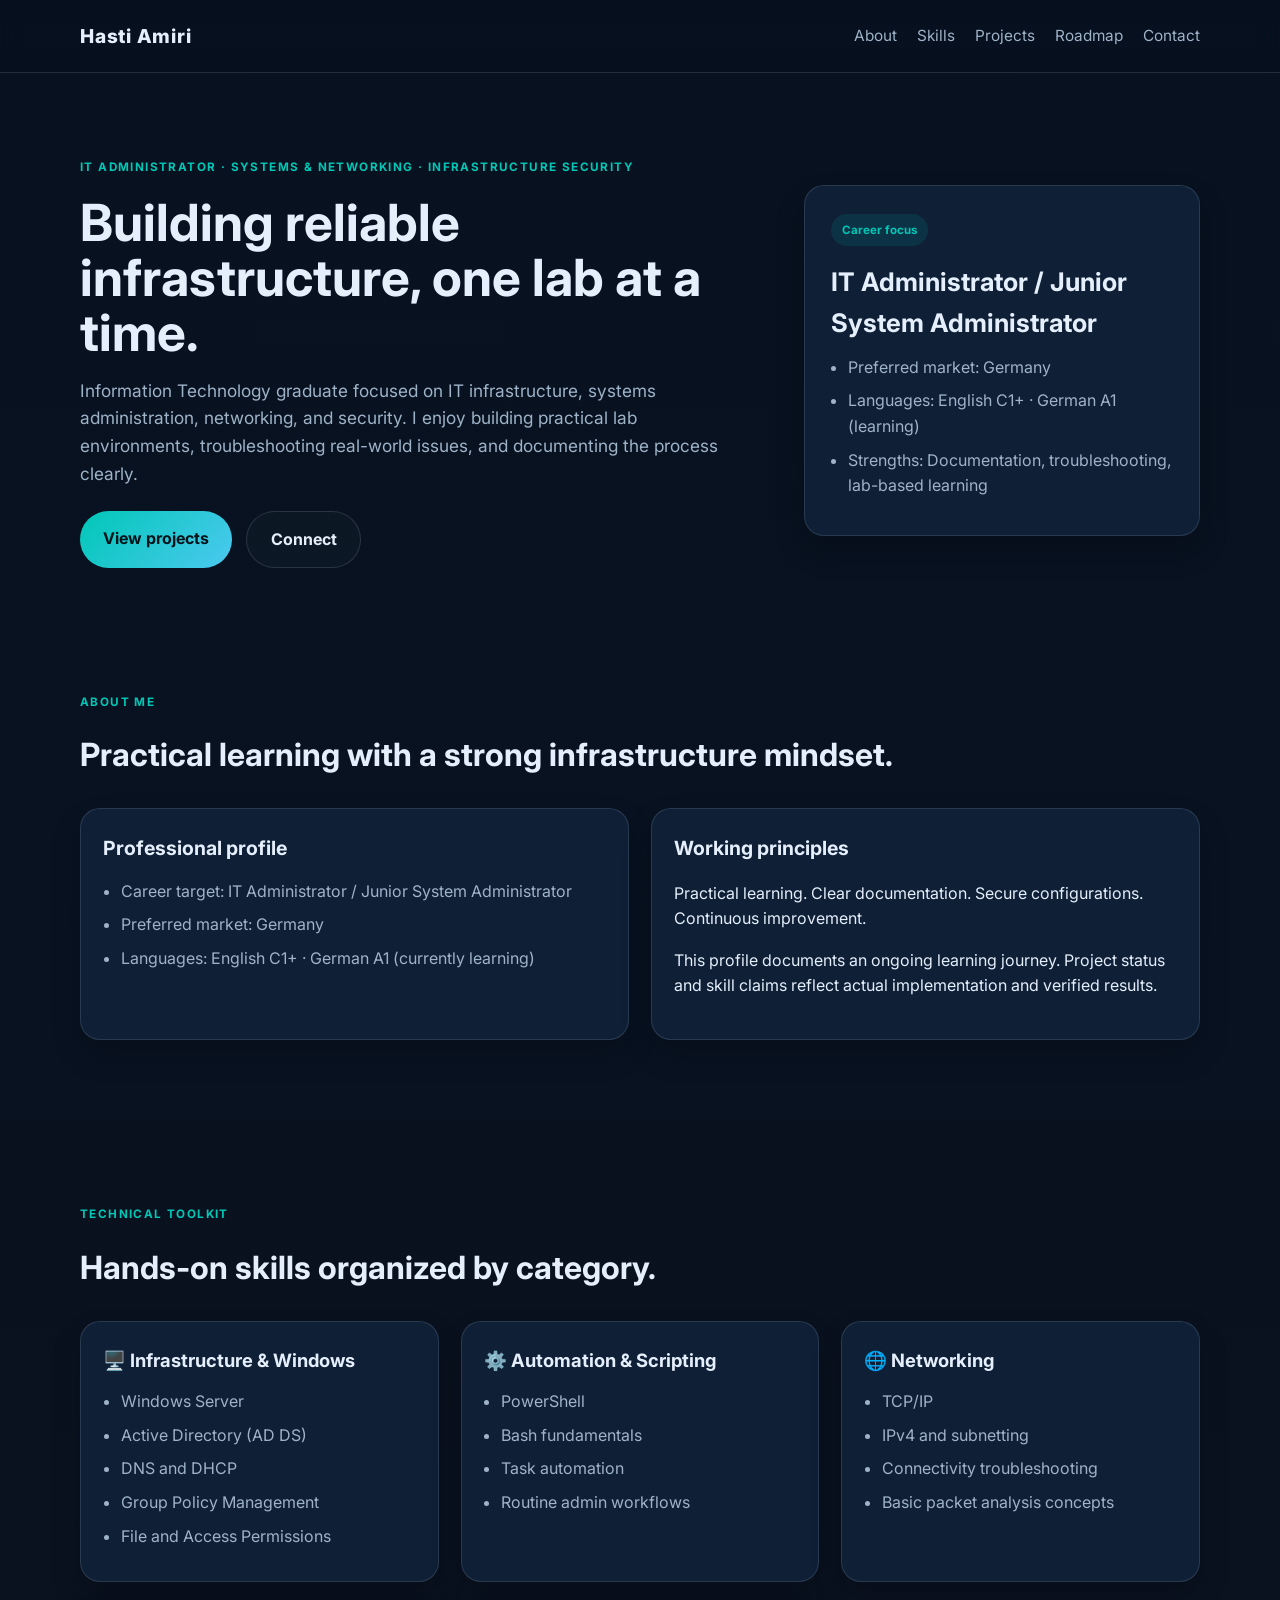
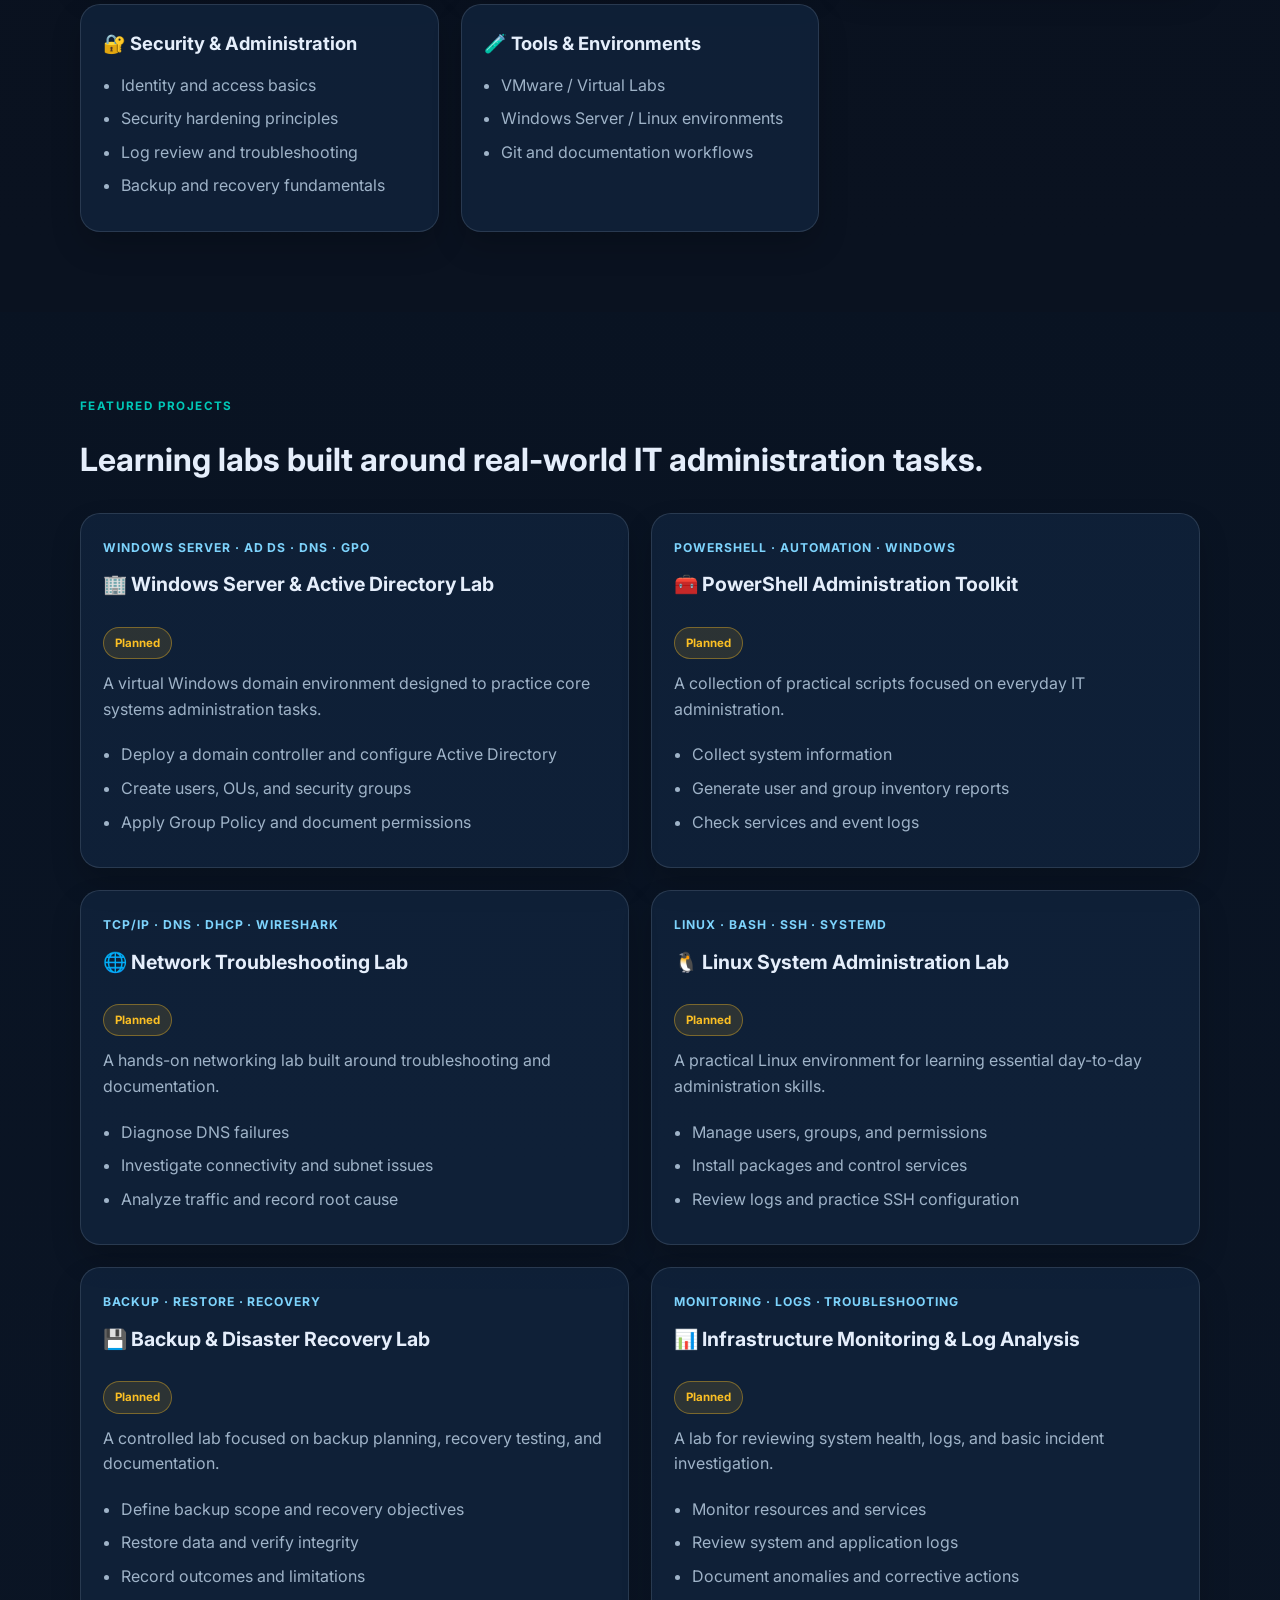
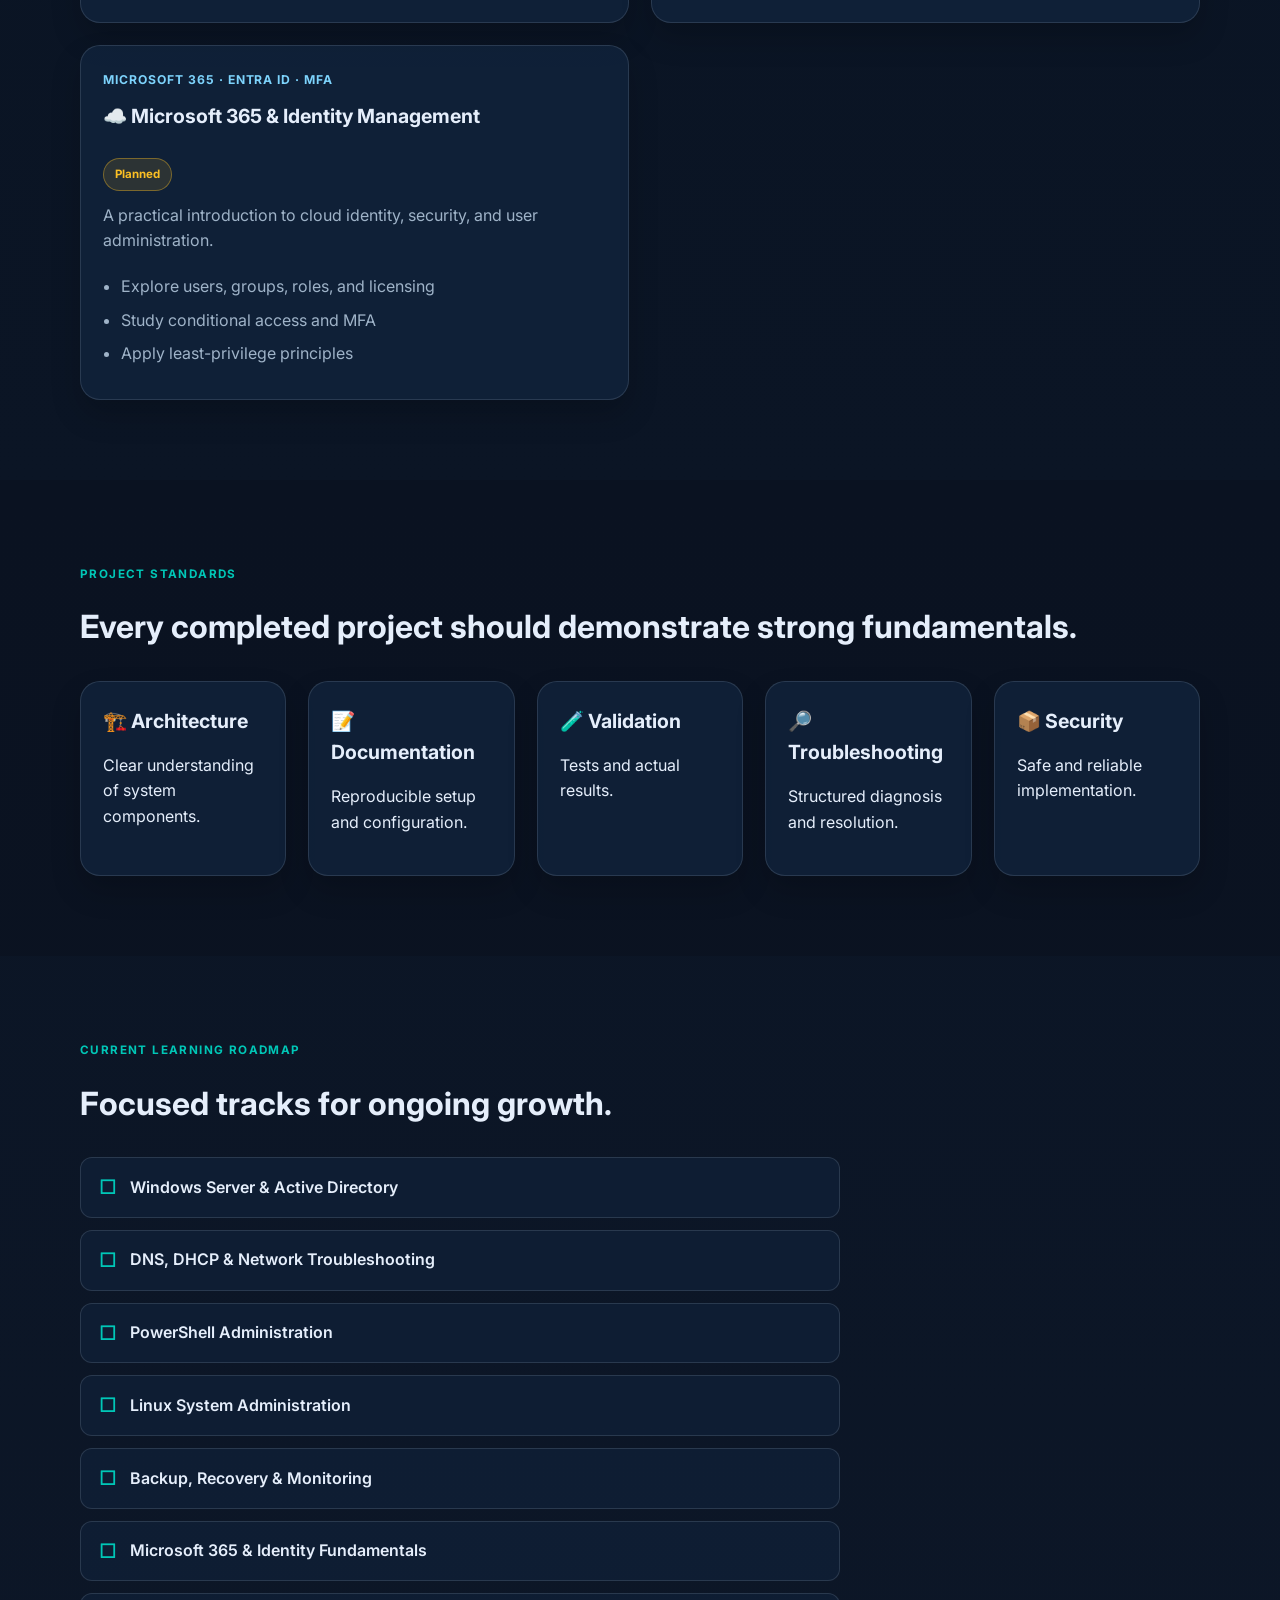
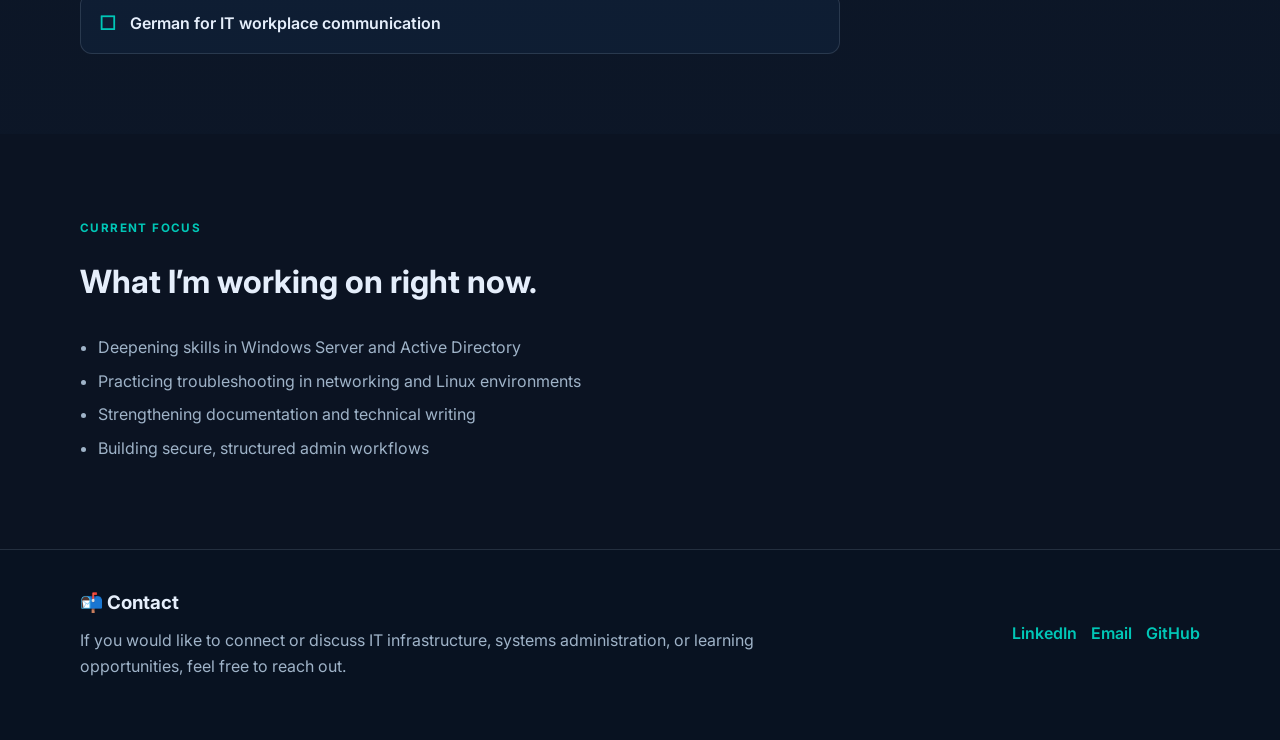
==== index.html @ d545d66b "Create a categorized GitHub Pages portfolio based on the README content." ====
<!DOCTYPE html>
<html lang="en">
  <head>
    <meta charset="UTF-8" />
    <meta name="viewport" content="width=device-width, initial-scale=1.0" />
    <title>Hasti Amiri | IT Administrator Portfolio</title>
    <meta
      name="description"
      content="Portfolio website for Hasti Amiri: IT Administration, Systems & Networking, Infrastructure Security."
    />
    <link rel="preconnect" href="https://fonts.googleapis.com" />
    <link rel="preconnect" href="https://fonts.gstatic.com" crossorigin />
    <link
      href="https://fonts.googleapis.com/css2?family=Inter:wght@400;500;600;700;800&display=swap"
      rel="stylesheet"
    />
    <link rel="stylesheet" href="styles.css" />
  </head>
  <body>
    <header class="site-header">
      <nav class="container nav">
        <div class="brand">Hasti Amiri</div>
        <div class="nav-links">
          <a href="#about">About</a>
          <a href="#skills">Skills</a>
          <a href="#projects">Projects</a>
          <a href="#roadmap">Roadmap</a>
          <a href="#contact">Contact</a>
        </div>
      </nav>
    </header>

    <main>
      <section class="hero">
        <div class="container hero-inner">
          <div class="hero-copy">
            <span class="eyebrow">IT Administrator · Systems & Networking · Infrastructure Security</span>
            <h1>Building reliable infrastructure, one lab at a time.</h1>
            <p>
              Information Technology graduate focused on IT infrastructure, systems administration,
              networking, and security. I enjoy building practical lab environments,
              troubleshooting real-world issues, and documenting the process clearly.
            </p>
            <div class="cta-row">
              <a class="button primary" href="#projects">View projects</a>
              <a class="button secondary" href="#contact">Connect</a>
            </div>
          </div>
          <div class="hero-card">
            <div class="status-tag">Career focus</div>
            <h2>IT Administrator / Junior System Administrator</h2>
            <ul>
              <li>Preferred market: Germany</li>
              <li>Languages: English C1+ · German A1 (learning)</li>
              <li>Strengths: Documentation, troubleshooting, lab-based learning</li>
            </ul>
          </div>
        </div>
      </section>

      <section id="about" class="section">
        <div class="container">
          <div class="section-heading">
            <span class="kicker">About me</span>
            <h2>Practical learning with a strong infrastructure mindset.</h2>
          </div>
          <div class="about-grid">
            <div class="panel">
              <h3>Professional profile</h3>
              <ul class="check-list">
                <li>Career target: IT Administrator / Junior System Administrator</li>
                <li>Preferred market: Germany</li>
                <li>Languages: English C1+ · German A1 (currently learning)</li>
              </ul>
            </div>
            <div class="panel">
              <h3>Working principles</h3>
              <p>
                Practical learning. Clear documentation. Secure configurations. Continuous improvement.
              </p>
              <p>
                This profile documents an ongoing learning journey. Project status and skill claims reflect
                actual implementation and verified results.
              </p>
            </div>
          </div>
        </div>
      </section>

      <section id="skills" class="section alt">
        <div class="container">
          <div class="section-heading">
            <span class="kicker">Technical toolkit</span>
            <h2>Hands-on skills organized by category.</h2>
          </div>

          <div class="skills-grid">
            <article class="panel skill-card">
              <h3>🖥️ Infrastructure & Windows</h3>
              <ul>
                <li>Windows Server</li>
                <li>Active Directory (AD DS)</li>
                <li>DNS and DHCP</li>
                <li>Group Policy Management</li>
                <li>File and Access Permissions</li>
              </ul>
            </article>

            <article class="panel skill-card">
              <h3>⚙️ Automation & Scripting</h3>
              <ul>
                <li>PowerShell</li>
                <li>Bash fundamentals</li>
                <li>Task automation</li>
                <li>Routine admin workflows</li>
              </ul>
            </article>

            <article class="panel skill-card">
              <h3>🌐 Networking</h3>
              <ul>
                <li>TCP/IP</li>
                <li>IPv4 and subnetting</li>
                <li>Connectivity troubleshooting</li>
                <li>Basic packet analysis concepts</li>
              </ul>
            </article>

            <article class="panel skill-card">
              <h3>🔐 Security & Administration</h3>
              <ul>
                <li>Identity and access basics</li>
                <li>Security hardening principles</li>
                <li>Log review and troubleshooting</li>
                <li>Backup and recovery fundamentals</li>
              </ul>
            </article>

            <article class="panel skill-card">
              <h3>🧪 Tools & Environments</h3>
              <ul>
                <li>VMware / Virtual Labs</li>
                <li>Windows Server / Linux environments</li>
                <li>Git and documentation workflows</li>
              </ul>
            </article>
          </div>
        </div>
      </section>

      <section id="projects" class="section">
        <div class="container">
          <div class="section-heading">
            <span class="kicker">Featured projects</span>
            <h2>Learning labs built around real-world IT administration tasks.</h2>
          </div>

          <div class="project-grid">
            <article class="project-card">
              <div class="project-meta">Windows Server · AD DS · DNS · GPO</div>
              <h3>🏢 Windows Server & Active Directory Lab</h3>
              <span class="status planned">Planned</span>
              <p>
                A virtual Windows domain environment designed to practice core systems administration tasks.
              </p>
              <ul>
                <li>Deploy a domain controller and configure Active Directory</li>
                <li>Create users, OUs, and security groups</li>
                <li>Apply Group Policy and document permissions</li>
              </ul>
            </article>

            <article class="project-card">
              <div class="project-meta">PowerShell · Automation · Windows</div>
              <h3>🧰 PowerShell Administration Toolkit</h3>
              <span class="status planned">Planned</span>
              <p>A collection of practical scripts focused on everyday IT administration.</p>
              <ul>
                <li>Collect system information</li>
                <li>Generate user and group inventory reports</li>
                <li>Check services and event logs</li>
              </ul>
            </article>

            <article class="project-card">
              <div class="project-meta">TCP/IP · DNS · DHCP · Wireshark</div>
              <h3>🌐 Network Troubleshooting Lab</h3>
              <span class="status planned">Planned</span>
              <p>A hands-on networking lab built around troubleshooting and documentation.</p>
              <ul>
                <li>Diagnose DNS failures</li>
                <li>Investigate connectivity and subnet issues</li>
                <li>Analyze traffic and record root cause</li>
              </ul>
            </article>

            <article class="project-card">
              <div class="project-meta">Linux · Bash · SSH · Systemd</div>
              <h3>🐧 Linux System Administration Lab</h3>
              <span class="status planned">Planned</span>
              <p>A practical Linux environment for learning essential day-to-day administration skills.</p>
              <ul>
                <li>Manage users, groups, and permissions</li>
                <li>Install packages and control services</li>
                <li>Review logs and practice SSH configuration</li>
              </ul>
            </article>

            <article class="project-card">
              <div class="project-meta">Backup · Restore · Recovery</div>
              <h3>💾 Backup & Disaster Recovery Lab</h3>
              <span class="status planned">Planned</span>
              <p>A controlled lab focused on backup planning, recovery testing, and documentation.</p>
              <ul>
                <li>Define backup scope and recovery objectives</li>
                <li>Restore data and verify integrity</li>
                <li>Record outcomes and limitations</li>
              </ul>
            </article>

            <article class="project-card">
              <div class="project-meta">Monitoring · Logs · Troubleshooting</div>
              <h3>📊 Infrastructure Monitoring & Log Analysis</h3>
              <span class="status planned">Planned</span>
              <p>A lab for reviewing system health, logs, and basic incident investigation.</p>
              <ul>
                <li>Monitor resources and services</li>
                <li>Review system and application logs</li>
                <li>Document anomalies and corrective actions</li>
              </ul>
            </article>

            <article class="project-card">
              <div class="project-meta">Microsoft 365 · Entra ID · MFA</div>
              <h3>☁️ Microsoft 365 & Identity Management</h3>
              <span class="status planned">Planned</span>
              <p>A practical introduction to cloud identity, security, and user administration.</p>
              <ul>
                <li>Explore users, groups, roles, and licensing</li>
                <li>Study conditional access and MFA</li>
                <li>Apply least-privilege principles</li>
              </ul>
            </article>
          </div>
        </div>
      </section>

      <section class="section alt">
        <div class="container">
          <div class="section-heading">
            <span class="kicker">Project standards</span>
            <h2>Every completed project should demonstrate strong fundamentals.</h2>
          </div>

          <div class="standards-grid">
            <div class="panel standard-item">
              <h3>🏗️ Architecture</h3>
              <p>Clear understanding of system components.</p>
            </div>
            <div class="panel standard-item">
              <h3>📝 Documentation</h3>
              <p>Reproducible setup and configuration.</p>
            </div>
            <div class="panel standard-item">
              <h3>🧪 Validation</h3>
              <p>Tests and actual results.</p>
            </div>
            <div class="panel standard-item">
              <h3>🔎 Troubleshooting</h3>
              <p>Structured diagnosis and resolution.</p>
            </div>
            <div class="panel standard-item">
              <h3>📦 Security</h3>
              <p>Safe and reliable implementation.</p>
            </div>
          </div>
        </div>
      </section>

      <section id="roadmap" class="section">
        <div class="container">
          <div class="section-heading">
            <span class="kicker">Current learning roadmap</span>
            <h2>Focused tracks for ongoing growth.</h2>
          </div>

          <div class="roadmap-list">
            <div class="roadmap-item"><span>☐</span> Windows Server & Active Directory</div>
            <div class="roadmap-item"><span>☐</span> DNS, DHCP & Network Troubleshooting</div>
            <div class="roadmap-item"><span>☐</span> PowerShell Administration</div>
            <div class="roadmap-item"><span>☐</span> Linux System Administration</div>
            <div class="roadmap-item"><span>☐</span> Backup, Recovery & Monitoring</div>
            <div class="roadmap-item"><span>☐</span> Microsoft 365 & Identity Fundamentals</div>
            <div class="roadmap-item"><span>☐</span> German for IT workplace communication</div>
          </div>
        </div>
      </section>

      <section class="section alt">
        <div class="container">
          <div class="section-heading">
            <span class="kicker">Current focus</span>
            <h2>What I’m working on right now.</h2>
          </div>
          <ul class="focus-list">
            <li>Deepening skills in Windows Server and Active Directory</li>
            <li>Practicing troubleshooting in networking and Linux environments</li>
            <li>Strengthening documentation and technical writing</li>
            <li>Building secure, structured admin workflows</li>
          </ul>
        </div>
      </section>
    </main>

    <footer id="contact" class="site-footer">
      <div class="container footer-inner">
        <div>
          <h3>📬 Contact</h3>
          <p>If you would like to connect or discuss IT infrastructure, systems administration, or learning opportunities, feel free to reach out.</p>
        </div>
        <div class="footer-links">
          <a href="https://www.linkedin.com/in/your-profile" target="_blank" rel="noreferrer">LinkedIn</a>
          <a href="mailto:your.email@example.com">Email</a>
          <a href="https://github.com/HASTIAMIRI5" target="_blank" rel="noreferrer">GitHub</a>
        </div>
      </div>
    </footer>
  </body>
</html>
---- styles.css ----
:root {
  --bg: #07111f;
  --bg-soft: #0d1b2a;
  --panel: rgba(15, 23, 42, 0.8);
  --panel-alt: #11243d;
  --card: #0f172a;
  --border: rgba(148, 163, 184, 0.2);
  --text: #e5eefb;
  --muted: #9fb3c8;
  --primary: #00c7b7;
  --primary-2: #4cc9f0;
  --accent: #7dd3fc;
  --warning: #fbbf24;
  --shadow: 0 15px 30px rgba(0, 0, 0, 0.18);
}

* {
  box-sizing: border-box;
}

html {
  scroll-behavior: smooth;
}

body {
  margin: 0;
  font-family: "Inter", sans-serif;
  background: linear-gradient(180deg, #07111f 0%, #0d1728 100%);
  color: var(--text);
  line-height: 1.6;
}

a {
  color: inherit;
  text-decoration: none;
}

img {
  max-width: 100%;
  display: block;
}

.container {
  width: min(1120px, calc(100% - 32px));
  margin: 0 auto;
}

.site-header {
  position: sticky;
  top: 0;
  z-index: 50;
  backdrop-filter: blur(14px);
  background: rgba(7, 17, 31, 0.7);
  border-bottom: 1px solid var(--border);
}

.nav {
  display: flex;
  align-items: center;
  justify-content: space-between;
  min-height: 72px;
}

.brand {
  font-size: 1.2rem;
  font-weight: 800;
  letter-spacing: 0.04em;
}

.nav-links {
  display: flex;
  gap: 1.25rem;
  color: var(--muted);
  font-size: 0.96rem;
}

.nav-links a:hover {
  color: var(--text);
}

.hero {
  padding: 80px 0 40px;
}

.hero-inner {
  display: grid;
  grid-template-columns: 1.4fr 0.8fr;
  gap: 30px;
  align-items: center;
}

.eyebrow,
.kicker {
  display: inline-block;
  text-transform: uppercase;
  letter-spacing: 0.12em;
  font-size: 0.73rem;
  font-weight: 700;
  color: var(--primary);
  margin-bottom: 18px;
}

.hero-copy h1 {
  margin: 0;
  font-size: clamp(2.5rem, 4vw, 4.2rem);
  line-height: 1.08;
}

.hero-copy p {
  margin-top: 16px;
  color: var(--muted);
  max-width: 650px;
  font-size: 1.08rem;
}

.cta-row {
  display: flex;
  flex-wrap: wrap;
  gap: 14px;
  margin-top: 24px;
}

.button {
  padding: 0.9rem 1.45rem;
  border-radius: 999px;
  font-weight: 700;
  transition: transform 0.2s ease, opacity 0.2s ease;
}

.button:hover {
  transform: translateY(-1px);
}

.button.primary {
  background: linear-gradient(135deg, var(--primary), var(--primary-2));
  color: #03131a;
}

.button.secondary {
  border: 1px solid var(--border);
  background: rgba(148, 163, 184, 0.04);
  color: var(--text);
}

.hero-card,
.panel,
.project-card,
.standard-item {
  background: rgba(17, 36, 61, 0.8);
  border: 1px solid var(--border);
  border-radius: 20px;
  box-shadow: var(--shadow);
}

.hero-card {
  padding: 28px 26px;
}

.status-tag {
  display: inline-block;
  font-size: 0.72rem;
  font-weight: 700;
  padding: 0.42rem 0.7rem;
  border-radius: 999px;
  background: rgba(0, 199, 183, 0.12);
  color: var(--primary);
}

.hero-card h2 {
  margin: 1rem 0 0.7rem;
  font-size: 1.6rem;
}

.hero-card ul,
.check-list,
.skill-card ul,
.project-card ul,
.focus-list {
  margin: 0;
  padding-left: 1.1rem;
  color: var(--muted);
}

.hero-card li,
.check-list li,
.skill-card li,
.project-card li,
.focus-list li {
  margin: 0.5rem 0;
}

.section {
  padding: 80px 0;
}

.section.alt {
  background: rgba(10, 18, 30, 0.6);
}

.section-heading {
  margin-bottom: 28px;
}

.section-heading h2 {
  margin: 0;
  font-size: clamp(2rem, 2.4vw, 2.8rem);
}

.about-grid,
.skills-grid,
.standards-grid {
  display: grid;
  gap: 22px;
}

.about-grid {
  grid-template-columns: repeat(2, minmax(0, 1fr));
}

.skills-grid {
  grid-template-columns: repeat(3, minmax(0, 1fr));
}

.standards-grid {
  grid-template-columns: repeat(5, minmax(0, 1fr));
}

.panel,
.project-card,
.standard-item {
  padding: 24px 22px;
}

.panel h3,
.project-card h3,
.standard-item h3 {
  margin-top: 0;
  margin-bottom: 14px;
  font-size: 1.22rem;
}

.skill-card h3 {
  font-size: 1.15rem;
}

.project-grid {
  display: grid;
  grid-template-columns: repeat(2, minmax(0, 1fr));
  gap: 22px;
}

.project-card {
  display: flex;
  flex-direction: column;
  gap: 12px;
}

.project-meta {
  color: var(--accent);
  font-size: 0.76rem;
  text-transform: uppercase;
  letter-spacing: 0.08em;
  font-weight: 700;
}

.status {
  display: inline-flex;
  align-self: flex-start;
  padding: 0.38rem 0.7rem;
  border-radius: 999px;
  font-size: 0.72rem;
  font-weight: 700;
  border: 1px solid transparent;
}

.status.planned {
  background: rgba(251, 191, 36, 0.12);
  border-color: rgba(251, 191, 36, 0.38);
  color: var(--warning);
}

.project-card p {
  margin: 0;
  color: var(--muted);
}

.roadmap-list {
  display: grid;
  gap: 12px;
  max-width: 760px;
}

.roadmap-item {
  display: flex;
  align-items: center;
  gap: 14px;
  padding: 14px 18px;
  border: 1px solid var(--border);
  border-radius: 12px;
  background: rgba(17, 36, 61, 0.6);
  color: var(--text);
  font-weight: 600;
}

.roadmap-item span {
  color: var(--primary);
  font-size: 1.2rem;
}

.site-footer {
  padding: 38px 0 60px;
  border-top: 1px solid var(--border);
  background: rgba(7, 17, 31, 0.75);
}

.footer-inner {
  display: flex;
  justify-content: space-between;
  align-items: center;
  gap: 20px;
}

.footer-inner h3 {
  margin: 0 0 10px;
}

.footer-inner p {
  margin: 0;
  max-width: 680px;
  color: var(--muted);
}

.footer-links {
  display: flex;
  flex-wrap: wrap;
  gap: 14px;
  color: var(--primary);
  font-weight: 600;
}

@media (max-width: 960px) {
  .hero-inner,
  .about-grid,
  .skills-grid,
  .project-grid,
  .standards-grid {
    grid-template-columns: 1fr;
  }

  .footer-inner {
    flex-direction: column;
    align-items: flex-start;
  }
}

@media (max-width: 640px) {
  .nav {
    flex-direction: column;
    justify-content: center;
    gap: 12px;
    padding: 12px 0;
  }

  .nav-links {
    flex-wrap: wrap;
    justify-content: center;
  }

  .hero {
    padding-top: 56px;
  }

  .section {
    padding: 64px 0;
  }
}
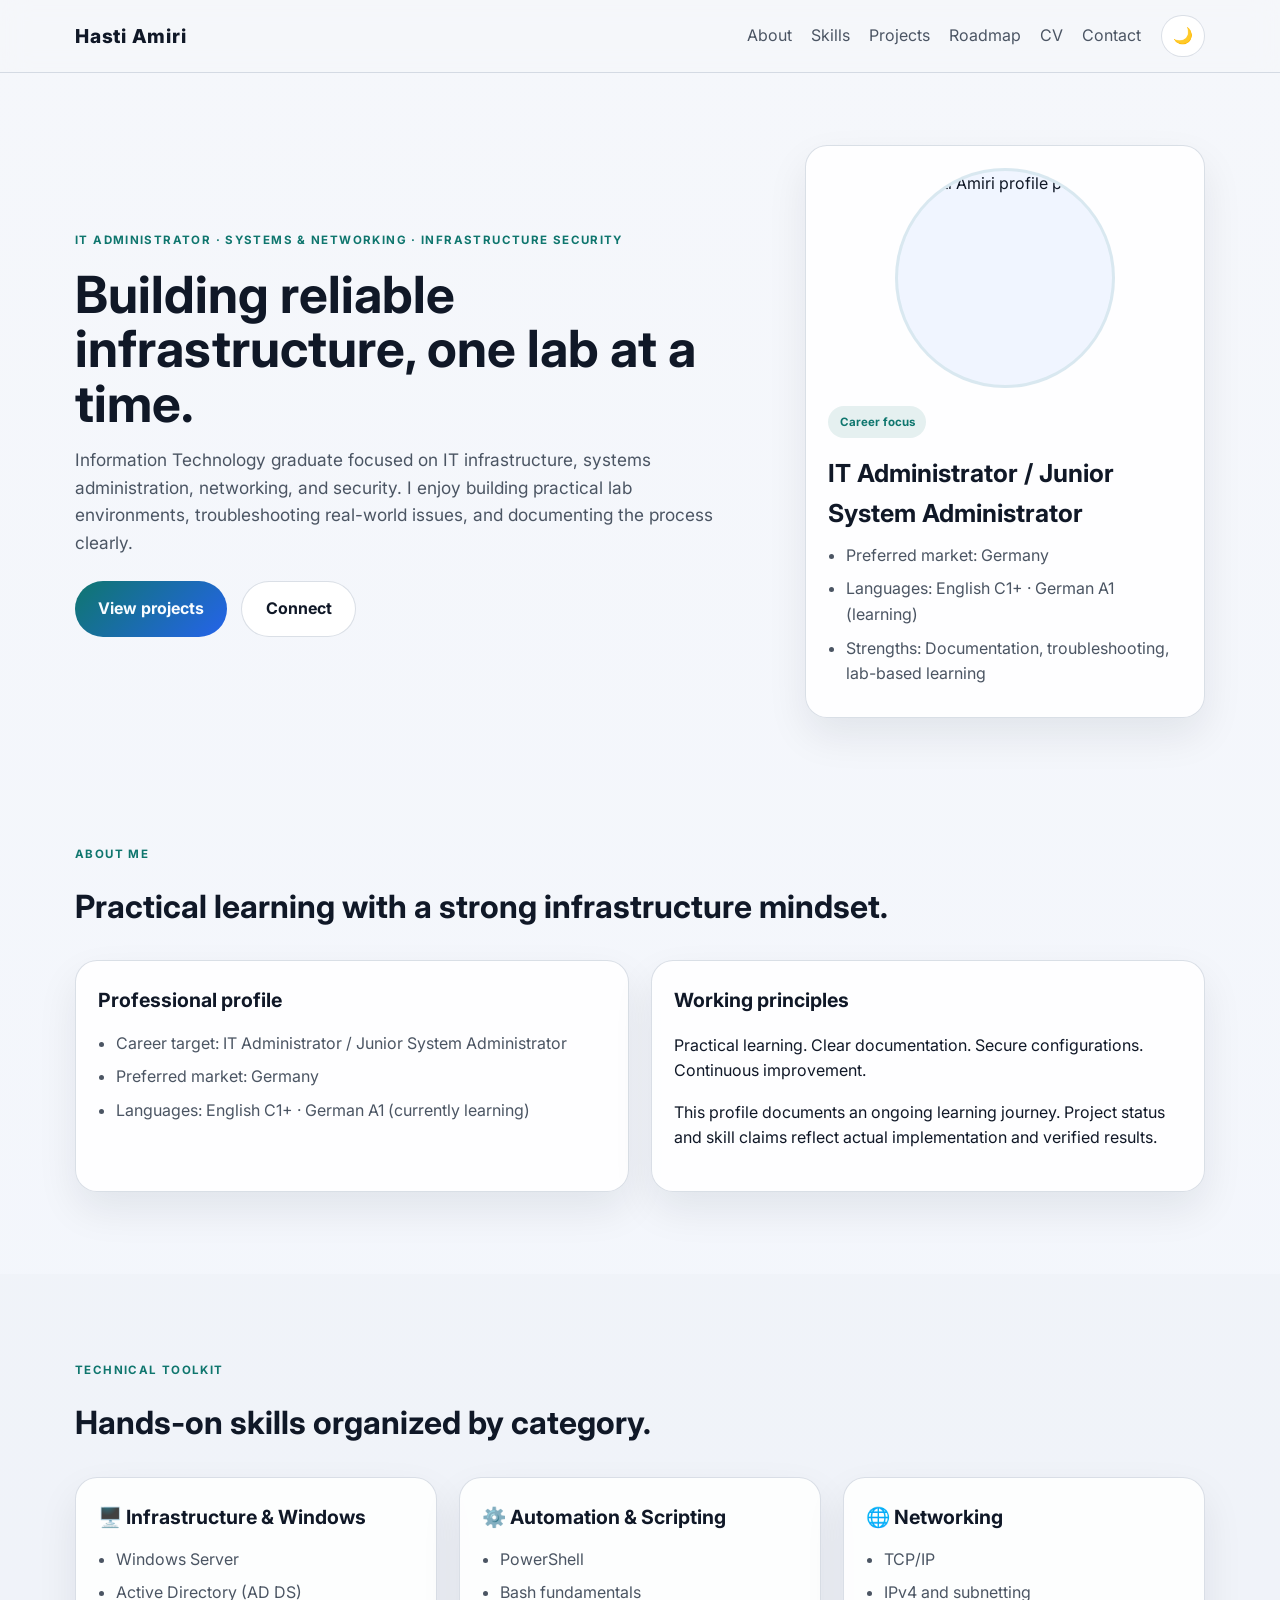
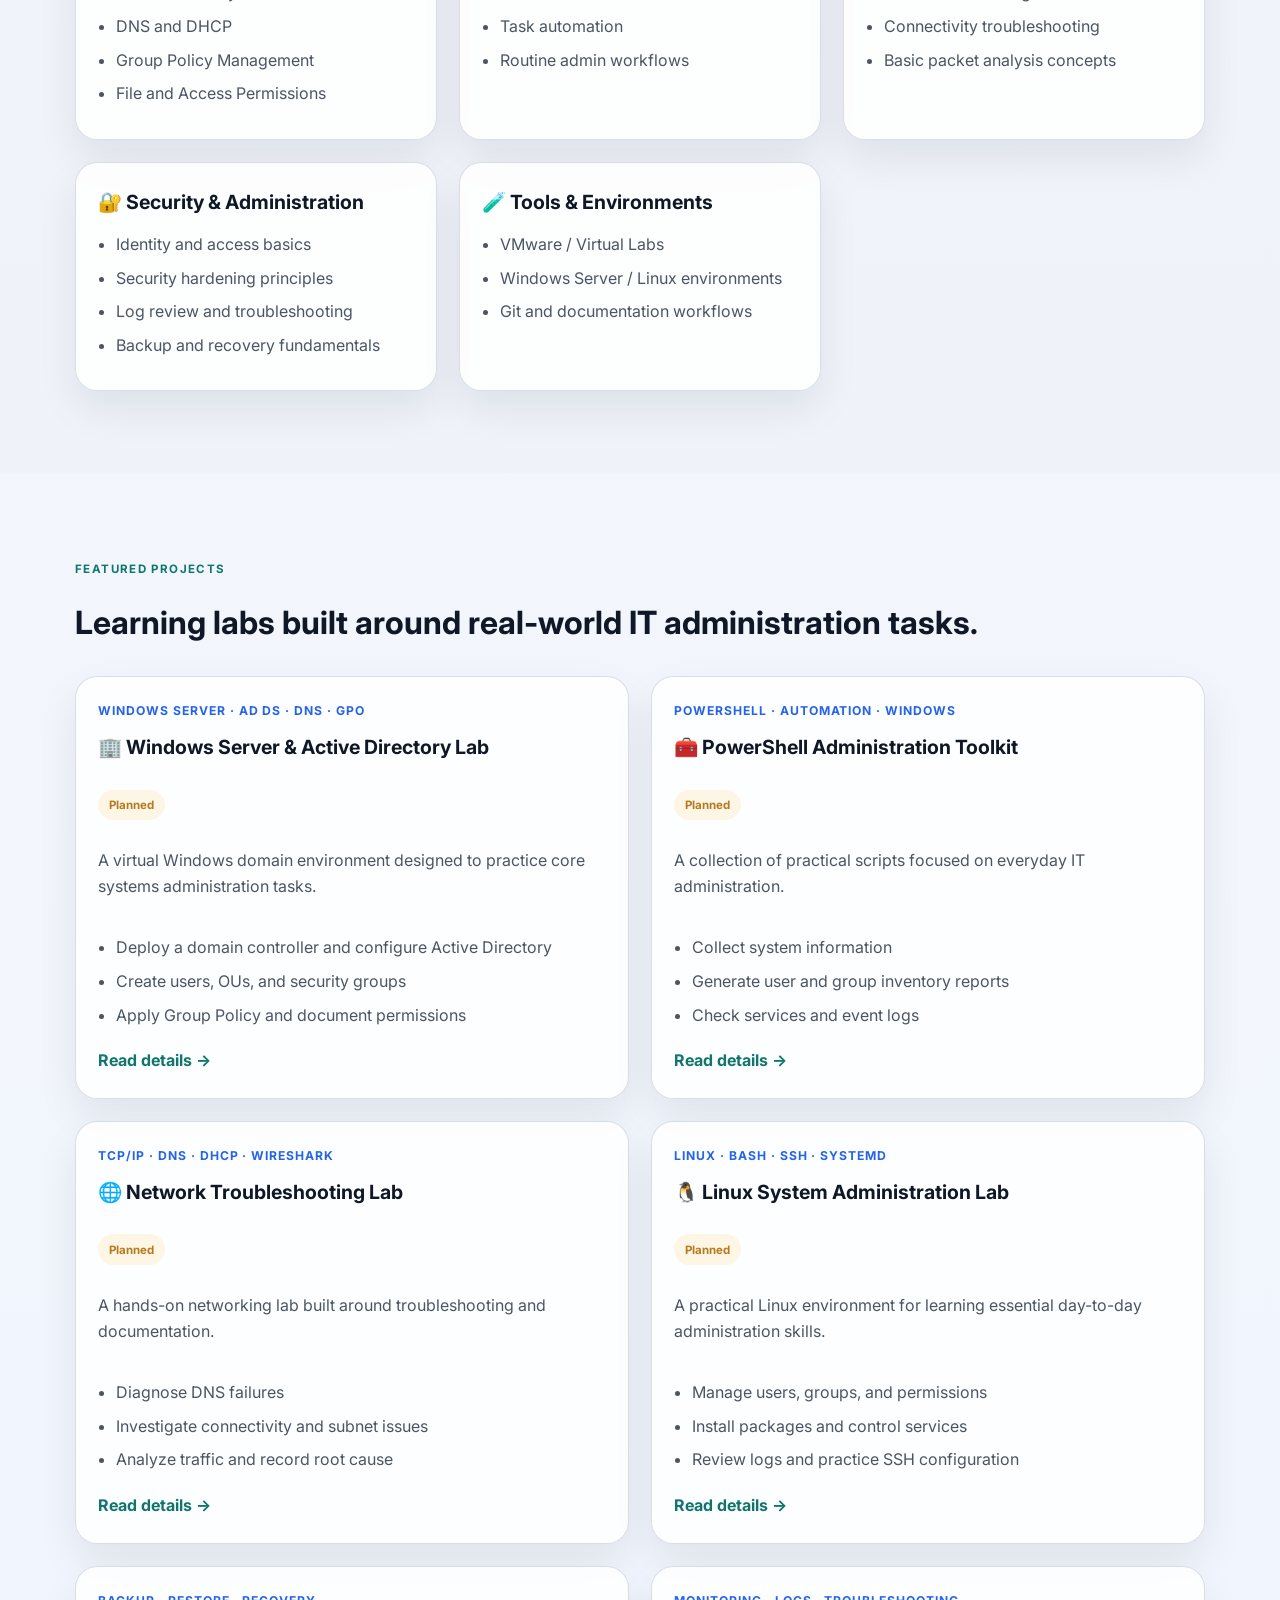
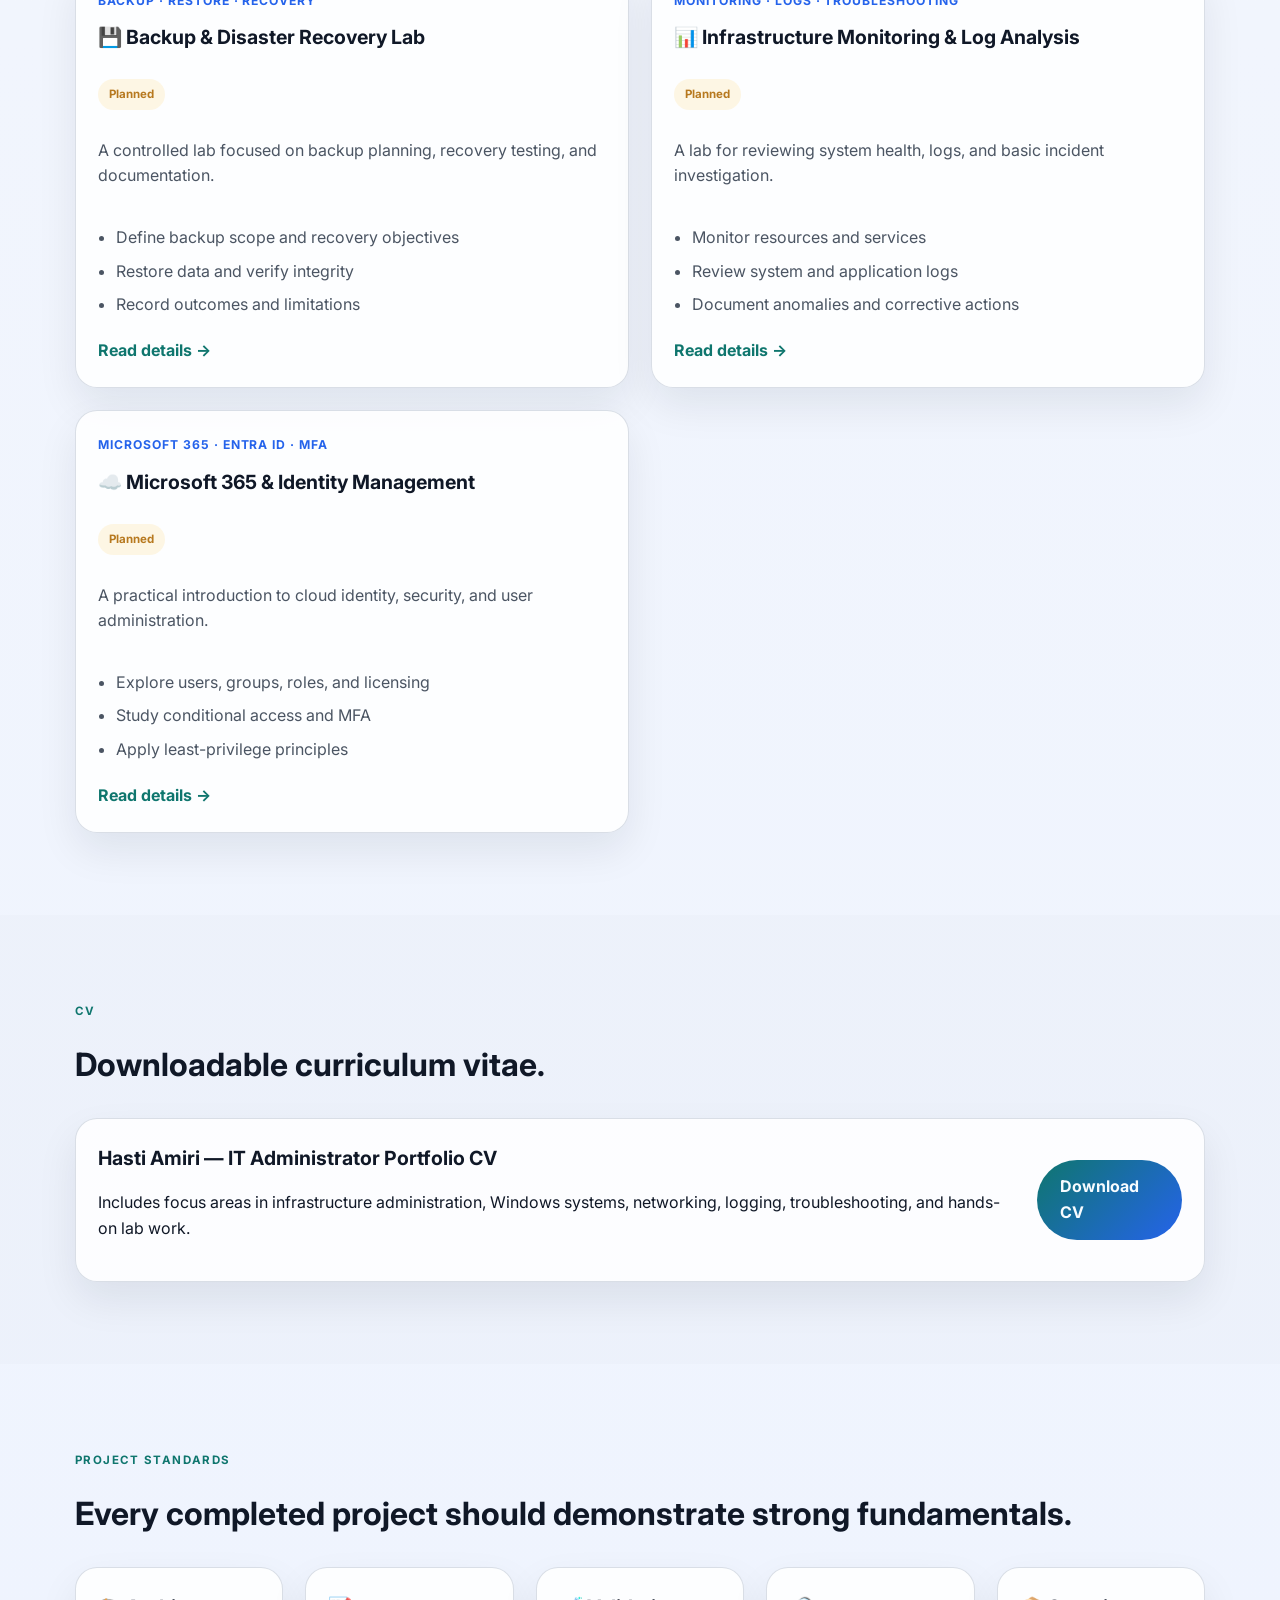
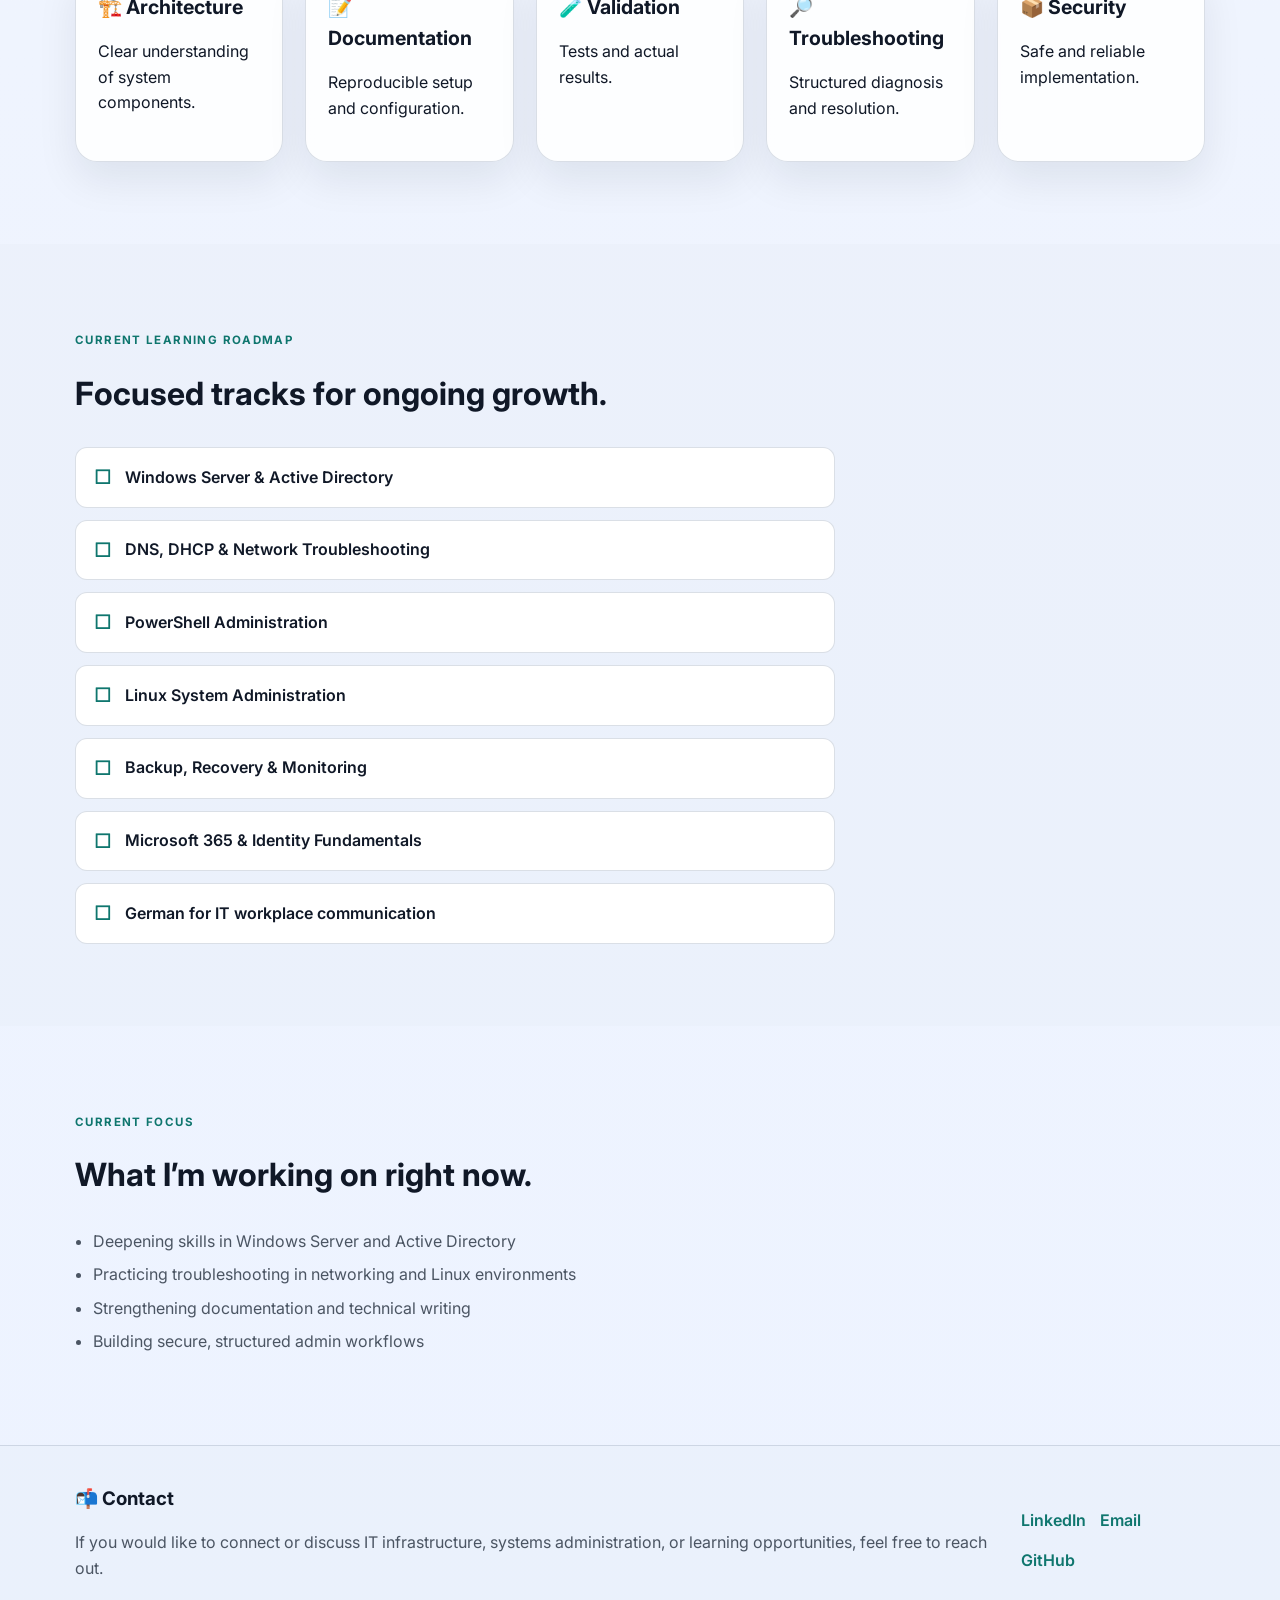
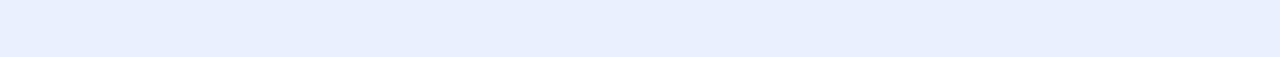
==== commit ca96bbae: "Upgrade the site with a profile photo, cleaner light/dark theme, downloadable CV, and standalone pro" ====
--- a/index.html
+++ b/index.html
@@ -16,21 +16,23 @@
     />
     <link rel="stylesheet" href="styles.css" />
   </head>
-  <body>
+  <body class="theme-light">
     <header class="site-header">
       <nav class="container nav">
-        <div class="brand">Hasti Amiri</div>
+        <a class="brand" href="#top">Hasti Amiri</a>
         <div class="nav-links">
           <a href="#about">About</a>
           <a href="#skills">Skills</a>
           <a href="#projects">Projects</a>
           <a href="#roadmap">Roadmap</a>
+          <a href="#cv">CV</a>
           <a href="#contact">Contact</a>
+          <button class="theme-toggle" type="button" aria-label="Toggle theme">🌙</button>
         </div>
       </nav>
     </header>
 
-    <main>
+    <main id="top">
       <section class="hero">
         <div class="container hero-inner">
           <div class="hero-copy">
@@ -46,14 +48,24 @@
               <a class="button secondary" href="#contact">Connect</a>
             </div>
           </div>
-          <div class="hero-card">
-            <div class="status-tag">Career focus</div>
-            <h2>IT Administrator / Junior System Administrator</h2>
-            <ul>
-              <li>Preferred market: Germany</li>
-              <li>Languages: English C1+ · German A1 (learning)</li>
-              <li>Strengths: Documentation, troubleshooting, lab-based learning</li>
-            </ul>
+
+          <div class="profile-card">
+            <div class="profile-image-wrap">
+              <img
+                src="https://avatars.githubusercontent.com/u/150794955?v=4"
+                alt="Hasti Amiri profile portrait"
+                class="profile-image"
+              />
+            </div>
+            <div class="profile-card-body">
+              <div class="status-tag">Career focus</div>
+              <h2>IT Administrator / Junior System Administrator</h2>
+              <ul>
+                <li>Preferred market: Germany</li>
+                <li>Languages: English C1+ · German A1 (learning)</li>
+                <li>Strengths: Documentation, troubleshooting, lab-based learning</li>
+              </ul>
+            </div>
           </div>
         </div>
       </section>
@@ -168,6 +180,7 @@
                 <li>Create users, OUs, and security groups</li>
                 <li>Apply Group Policy and document permissions</li>
               </ul>
+              <a class="text-link" href="projects/windows-server-active-directory-lab.html">Read details →</a>
             </article>
 
             <article class="project-card">
@@ -180,6 +193,7 @@
                 <li>Generate user and group inventory reports</li>
                 <li>Check services and event logs</li>
               </ul>
+              <a class="text-link" href="projects/powershell-administration-toolkit.html">Read details →</a>
             </article>
 
             <article class="project-card">
@@ -192,6 +206,7 @@
                 <li>Investigate connectivity and subnet issues</li>
                 <li>Analyze traffic and record root cause</li>
               </ul>
+              <a class="text-link" href="projects/network-troubleshooting-lab.html">Read details →</a>
             </article>
 
             <article class="project-card">
@@ -204,6 +219,7 @@
                 <li>Install packages and control services</li>
                 <li>Review logs and practice SSH configuration</li>
               </ul>
+              <a class="text-link" href="projects/linux-system-administration-lab.html">Read details →</a>
             </article>
 
             <article class="project-card">
@@ -216,6 +232,7 @@
                 <li>Restore data and verify integrity</li>
                 <li>Record outcomes and limitations</li>
               </ul>
+              <a class="text-link" href="projects/backup-disaster-recovery-lab.html">Read details →</a>
             </article>
 
             <article class="project-card">
@@ -228,6 +245,7 @@
                 <li>Review system and application logs</li>
                 <li>Document anomalies and corrective actions</li>
               </ul>
+              <a class="text-link" href="projects/infrastructure-monitoring-log-analysis.html">Read details →</a>
             </article>
 
             <article class="project-card">
@@ -240,12 +258,32 @@
                 <li>Study conditional access and MFA</li>
                 <li>Apply least-privilege principles</li>
               </ul>
-            </article>
-          </div>
-        </div>
-      </section>
-
-      <section class="section alt">
+              <a class="text-link" href="projects/microsoft-365-identity-management.html">Read details →</a>
+            </article>
+          </div>
+        </div>
+      </section>
+
+      <section id="cv" class="section alt">
+        <div class="container">
+          <div class="section-heading">
+            <span class="kicker">CV</span>
+            <h2>Downloadable curriculum vitae.</h2>
+          </div>
+          <div class="cv-box panel">
+            <div>
+              <h3>Hasti Amiri — IT Administrator Portfolio CV</h3>
+              <p>
+                Includes focus areas in infrastructure administration, Windows systems, networking,
+                logging, troubleshooting, and hands-on lab work.
+              </p>
+            </div>
+            <a class="button primary" href="cv.html" download="Hasti-Amiri-CV.html">Download CV</a>
+          </div>
+        </div>
+      </section>
+
+      <section class="section">
         <div class="container">
           <div class="section-heading">
             <span class="kicker">Project standards</span>
@@ -277,7 +315,7 @@
         </div>
       </section>
 
-      <section id="roadmap" class="section">
+      <section id="roadmap" class="section alt">
         <div class="container">
           <div class="section-heading">
             <span class="kicker">Current learning roadmap</span>
@@ -296,7 +334,7 @@
         </div>
       </section>
 
-      <section class="section alt">
+      <section class="section">
         <div class="container">
           <div class="section-heading">
             <span class="kicker">Current focus</span>
@@ -325,5 +363,73 @@
         </div>
       </div>
     </footer>
+
+    <script src="script.js"></script>
   </body>
 </html>
+
+
+
+
+
+
+
+
+
+
+
+
+
+
+
+
+
+
+
+
+
+
+
+
+
+
+
+
+
+
+
+
+
+
+
+
+
+
+
+
+
+
+
+
+
+
+
+
+
+
+
+
+
+
+
+
+
+
+
+
+
+
+
+
+
+
--- a/styles.css
+++ b/styles.css
@@ -1,17 +1,33 @@
 :root {
-  --bg: #07111f;
-  --bg-soft: #0d1b2a;
-  --panel: rgba(15, 23, 42, 0.8);
-  --panel-alt: #11243d;
-  --card: #0f172a;
+  --bg: #f5f7fb;
+  --bg-alt: #edf3ff;
+  --surface: #ffffff;
+  --surface-strong: #f0f5ff;
+  --panel: rgba(255, 255, 255, 0.85);
+  --text: #101827;
+  --muted: #4b5563;
+  --muted-2: #64748b;
+  --primary: #0f766e;
+  --primary-soft: rgba(15, 118, 110, 0.1);
+  --accent: #2563eb;
+  --border: rgba(148, 163, 184, 0.35);
+  --shadow: 0 18px 40px rgba(15, 23, 42, 0.08);
+}
+
+body.theme-dark {
+  --bg: #0b1220;
+  --bg-alt: #101b2d;
+  --surface: #121d2d;
+  --surface-strong: #14253d;
+  --panel: rgba(18, 29, 45, 0.9);
+  --text: #eaf2ff;
+  --muted: #bfd0eb;
+  --muted-2: #9bb1d1;
+  --primary: #2dd4bf;
+  --primary-soft: rgba(45, 212, 191, 0.14);
+  --accent: #7dd3fc;
   --border: rgba(148, 163, 184, 0.2);
-  --text: #e5eefb;
-  --muted: #9fb3c8;
-  --primary: #00c7b7;
-  --primary-2: #4cc9f0;
-  --accent: #7dd3fc;
-  --warning: #fbbf24;
-  --shadow: 0 15px 30px rgba(0, 0, 0, 0.18);
+  --shadow: 0 20px 40px rgba(2, 6, 23, 0.45);
 }
 
 * {
@@ -25,7 +41,7 @@
 body {
   margin: 0;
   font-family: "Inter", sans-serif;
-  background: linear-gradient(180deg, #07111f 0%, #0d1728 100%);
+  background: linear-gradient(180deg, var(--bg) 0%, var(--bg-alt) 100%);
   color: var(--text);
   line-height: 1.6;
 }
@@ -40,18 +56,26 @@
   display: block;
 }
 
+button {
+  font: inherit;
+}
+
 .container {
-  width: min(1120px, calc(100% - 32px));
+  width: min(1130px, calc(100% - 32px));
   margin: 0 auto;
 }
 
 .site-header {
   position: sticky;
   top: 0;
-  z-index: 50;
+  z-index: 40;
+  border-bottom: 1px solid var(--border);
+  background: rgba(245, 247, 251, 0.8);
   backdrop-filter: blur(14px);
-  background: rgba(7, 17, 31, 0.7);
-  border-bottom: 1px solid var(--border);
+}
+
+body.theme-dark .site-header {
+  background: rgba(11, 18, 32, 0.8);
 }
 
 .nav {
@@ -59,6 +83,7 @@
   align-items: center;
   justify-content: space-between;
   min-height: 72px;
+  gap: 16px;
 }
 
 .brand {
@@ -69,17 +94,28 @@
 
 .nav-links {
   display: flex;
-  gap: 1.25rem;
+  align-items: center;
+  gap: 1.2rem;
   color: var(--muted);
-  font-size: 0.96rem;
-}
-
-.nav-links a:hover {
+  flex-wrap: wrap;
+}
+
+.nav-links a:hover,
+.nav-links a:focus-visible {
   color: var(--text);
 }
 
+.theme-toggle {
+  border: 1px solid var(--border);
+  background: var(--surface);
+  color: var(--text);
+  border-radius: 999px;
+  padding: 0.42rem 0.7rem;
+  cursor: pointer;
+}
+
 .hero {
-  padding: 80px 0 40px;
+  padding: 72px 0 40px;
 }
 
 .hero-inner {
@@ -94,7 +130,7 @@
   display: inline-block;
   text-transform: uppercase;
   letter-spacing: 0.12em;
-  font-size: 0.73rem;
+  font-size: 0.72rem;
   font-weight: 700;
   color: var(--primary);
   margin-bottom: 18px;
@@ -102,14 +138,14 @@
 
 .hero-copy h1 {
   margin: 0;
-  font-size: clamp(2.5rem, 4vw, 4.2rem);
-  line-height: 1.08;
+  font-size: clamp(2.5rem, 4vw, 4.3rem);
+  line-height: 1.06;
 }
 
 .hero-copy p {
   margin-top: 16px;
   color: var(--muted);
-  max-width: 650px;
+  max-width: 660px;
   font-size: 1.08rem;
 }
 
@@ -121,6 +157,9 @@
 }
 
 .button {
+  display: inline-flex;
+  align-items: center;
+  justify-content: center;
   padding: 0.9rem 1.45rem;
   border-radius: 999px;
   font-weight: 700;
@@ -132,69 +171,88 @@
 }
 
 .button.primary {
-  background: linear-gradient(135deg, var(--primary), var(--primary-2));
-  color: #03131a;
+  background: linear-gradient(135deg, var(--primary), var(--accent));
+  color: #f8fcff;
 }
 
 .button.secondary {
   border: 1px solid var(--border);
-  background: rgba(148, 163, 184, 0.04);
+  background: var(--surface);
   color: var(--text);
 }
 
-.hero-card,
+.profile-card,
 .panel,
 .project-card,
-.standard-item {
-  background: rgba(17, 36, 61, 0.8);
+.standard-item,
+.single-project-card {
+  background: var(--panel);
   border: 1px solid var(--border);
-  border-radius: 20px;
+  border-radius: 22px;
   box-shadow: var(--shadow);
 }
 
-.hero-card {
-  padding: 28px 26px;
+.profile-card {
+  padding: 22px;
+}
+
+.profile-image-wrap {
+  width: min(220px, 100%);
+  aspect-ratio: 1;
+  border-radius: 50%;
+  overflow: hidden;
+  margin: 0 auto 18px;
+  border: 3px solid var(--primary-soft);
+  background: var(--surface-strong);
+}
+
+.profile-image {
+  width: 100%;
+  height: 100%;
+  object-fit: cover;
+}
+
+.profile-card-body h2 {
+  margin: 1rem 0 0.6rem;
+  font-size: 1.55rem;
 }
 
 .status-tag {
   display: inline-block;
+  background: var(--primary-soft);
+  color: var(--primary);
+  padding: 0.42rem 0.72rem;
+  border-radius: 999px;
   font-size: 0.72rem;
   font-weight: 700;
-  padding: 0.42rem 0.7rem;
-  border-radius: 999px;
-  background: rgba(0, 199, 183, 0.12);
-  color: var(--primary);
-}
-
-.hero-card h2 {
-  margin: 1rem 0 0.7rem;
-  font-size: 1.6rem;
-}
-
-.hero-card ul,
+}
+
+.profile-card ul,
 .check-list,
 .skill-card ul,
 .project-card ul,
-.focus-list {
+.focus-list,
+.single-project-card ul {
   margin: 0;
   padding-left: 1.1rem;
   color: var(--muted);
 }
 
-.hero-card li,
+.profile-card li,
 .check-list li,
 .skill-card li,
 .project-card li,
-.focus-list li {
+.focus-list li,
+.single-project-card li {
   margin: 0.5rem 0;
 }
 
 .section {
-  padding: 80px 0;
+  padding: 82px 0;
 }
 
 .section.alt {
-  background: rgba(10, 18, 30, 0.6);
+  background: rgba(148, 163, 184, 0.04);
 }
 
 .section-heading {
@@ -227,20 +285,25 @@
 
 .panel,
 .project-card,
-.standard-item {
+.standard-item,
+.single-project-card {
   padding: 24px 22px;
 }
 
 .panel h3,
 .project-card h3,
-.standard-item h3 {
+.standard-item h3,
+.single-project-card h2 {
   margin-top: 0;
   margin-bottom: 14px;
   font-size: 1.22rem;
 }
 
-.skill-card h3 {
-  font-size: 1.15rem;
+.text-link {
+  display: inline-block;
+  margin-top: auto;
+  color: var(--primary);
+  font-weight: 700;
 }
 
 .project-grid {
@@ -270,18 +333,25 @@
   border-radius: 999px;
   font-size: 0.72rem;
   font-weight: 700;
-  border: 1px solid transparent;
 }
 
 .status.planned {
   background: rgba(251, 191, 36, 0.12);
-  border-color: rgba(251, 191, 36, 0.38);
-  color: var(--warning);
-}
-
-.project-card p {
-  margin: 0;
+  color: #b7791f;
+}
+
+.project-card p,
+.single-project-card p,
+.footer-inner p {
   color: var(--muted);
+}
+
+.cv-box {
+  display: flex;
+  justify-content: space-between;
+  align-items: center;
+  gap: 18px;
+  padding: 24px 22px;
 }
 
 .roadmap-list {
@@ -297,8 +367,7 @@
   padding: 14px 18px;
   border: 1px solid var(--border);
   border-radius: 12px;
-  background: rgba(17, 36, 61, 0.6);
-  color: var(--text);
+  background: var(--surface);
   font-weight: 600;
 }
 
@@ -307,10 +376,46 @@
   font-size: 1.2rem;
 }
 
+.page-shell {
+  padding: 52px 0 80px;
+}
+
+.project-page {
+  max-width: 900px;
+}
+
+.project-header {
+  display: flex;
+  align-items: end;
+  justify-content: space-between;
+  gap: 16px;
+  margin-bottom: 22px;
+}
+
+.project-header h1 {
+  margin: 0;
+  font-size: clamp(2.1rem, 4vw, 3rem);
+}
+
+.single-project-card {
+  display: grid;
+  gap: 26px;
+}
+
+.single-project-card section {
+  border-bottom: 1px solid var(--border);
+  padding-bottom: 18px;
+}
+
+.single-project-card section:last-child {
+  border-bottom: none;
+  padding-bottom: 0;
+}
+
 .site-footer {
   padding: 38px 0 60px;
   border-top: 1px solid var(--border);
-  background: rgba(7, 17, 31, 0.75);
+  background: rgba(148, 163, 184, 0.04);
 }
 
 .footer-inner {
@@ -322,12 +427,6 @@
 
 .footer-inner h3 {
   margin: 0 0 10px;
-}
-
-.footer-inner p {
-  margin: 0;
-  max-width: 680px;
-  color: var(--muted);
 }
 
 .footer-links {
@@ -347,7 +446,9 @@
     grid-template-columns: 1fr;
   }
 
-  .footer-inner {
+  .footer-inner,
+  .cv-box,
+  .project-header {
     flex-direction: column;
     align-items: flex-start;
   }
@@ -357,17 +458,15 @@
   .nav {
     flex-direction: column;
     justify-content: center;
-    gap: 12px;
     padding: 12px 0;
   }
 
   .nav-links {
-    flex-wrap: wrap;
     justify-content: center;
   }
 
   .hero {
-    padding-top: 56px;
+    padding-top: 54px;
   }
 
   .section {
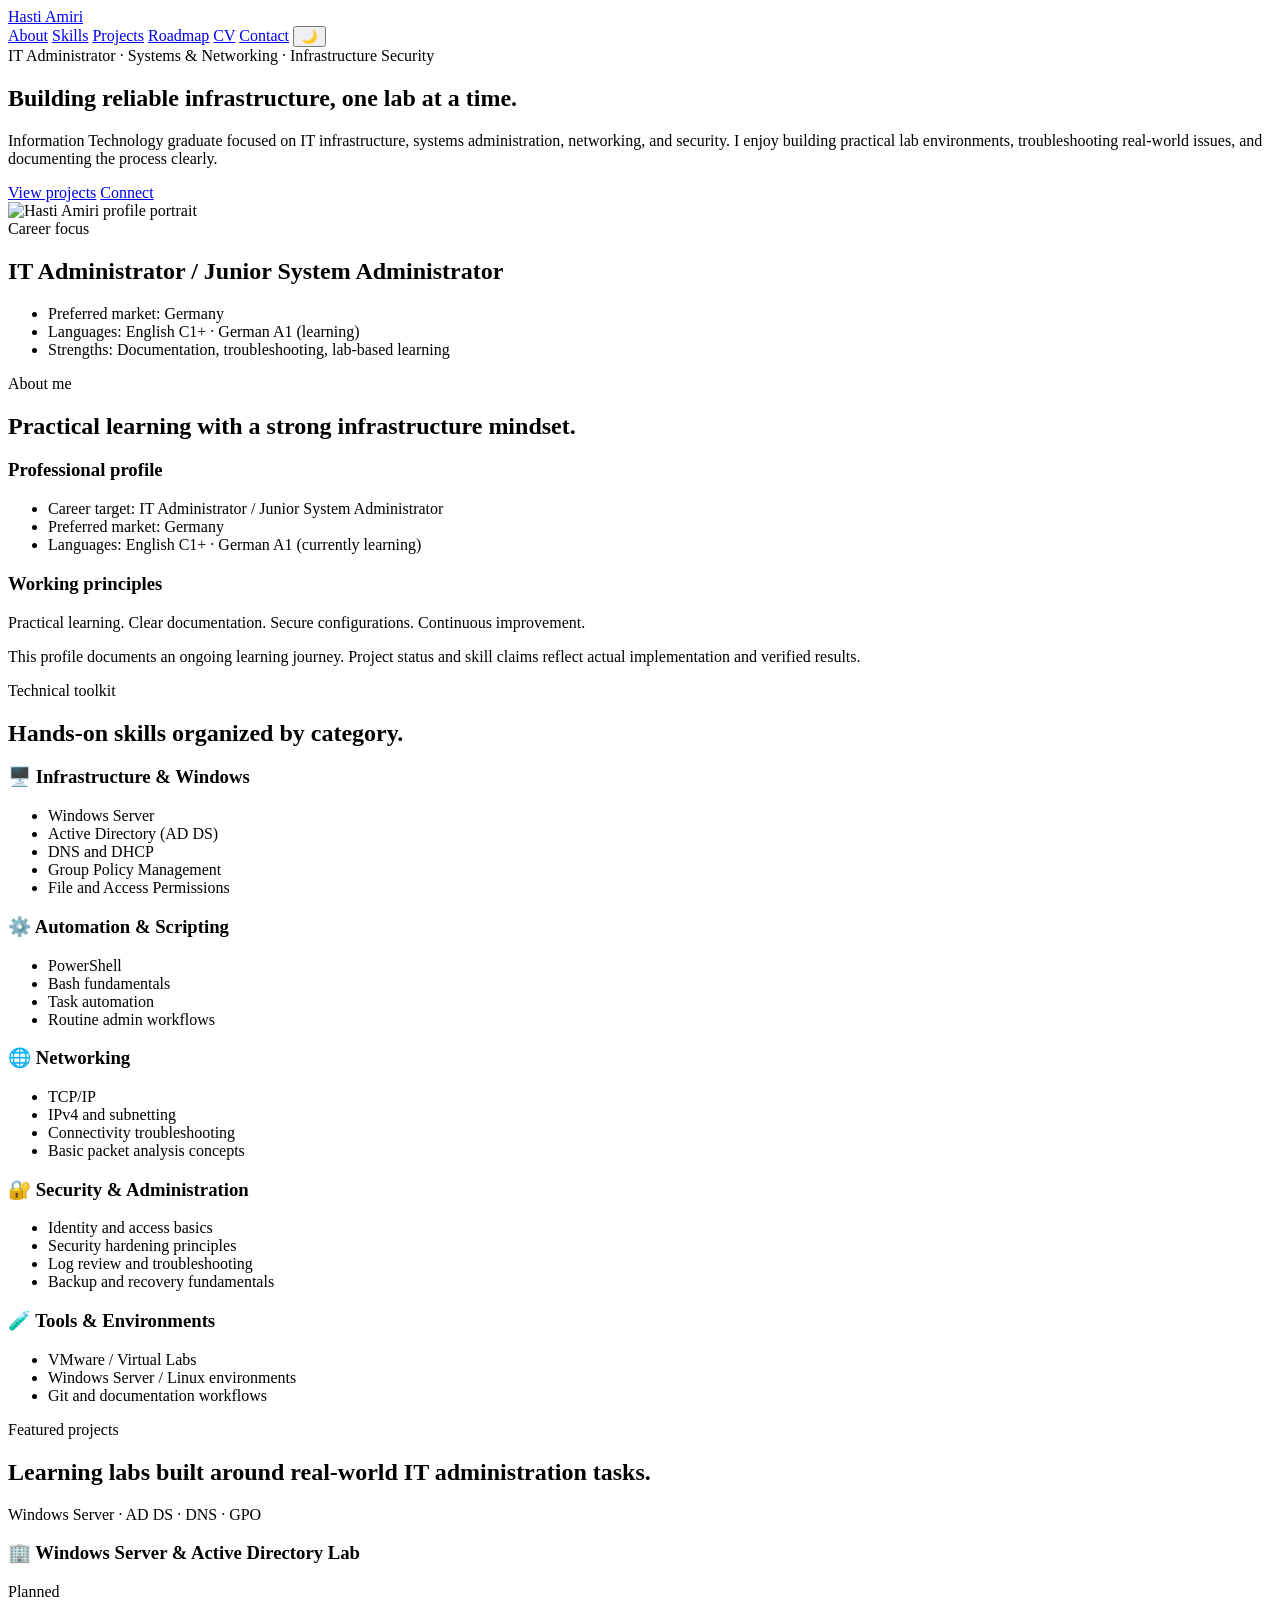
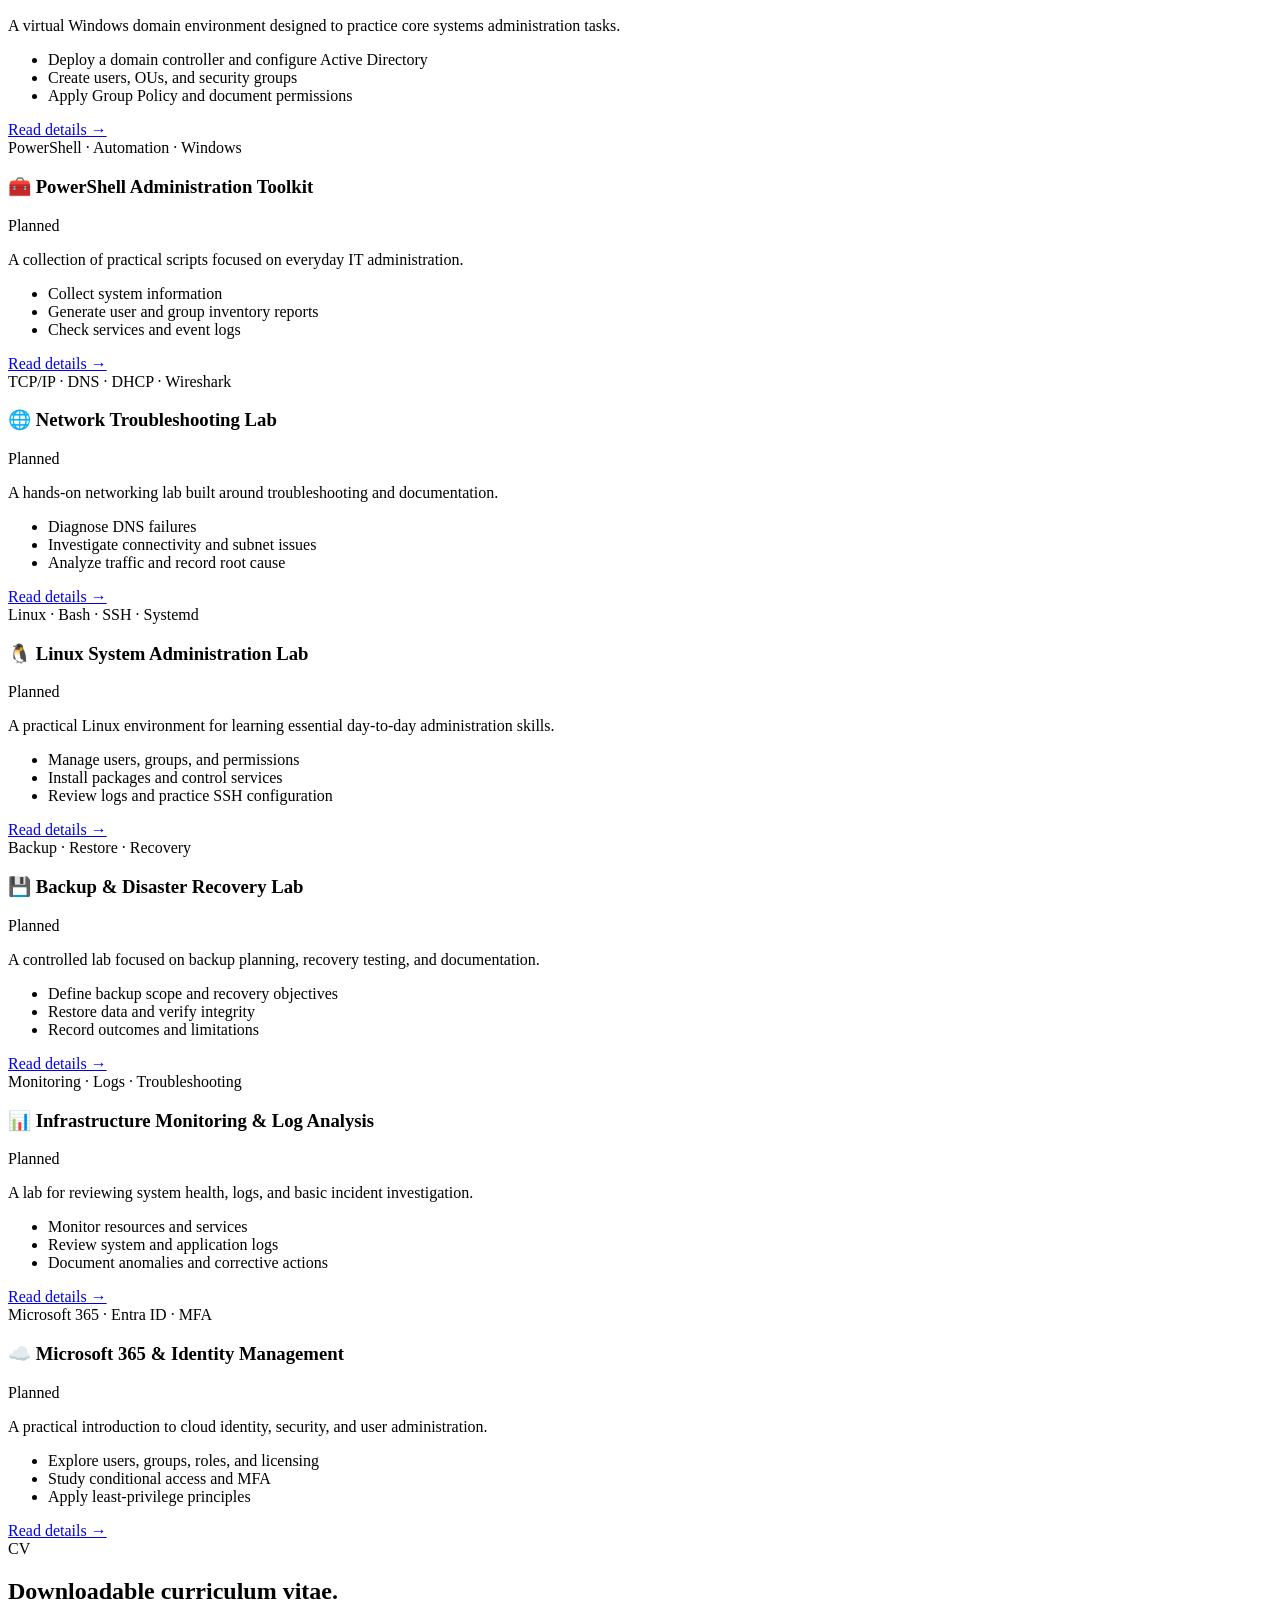
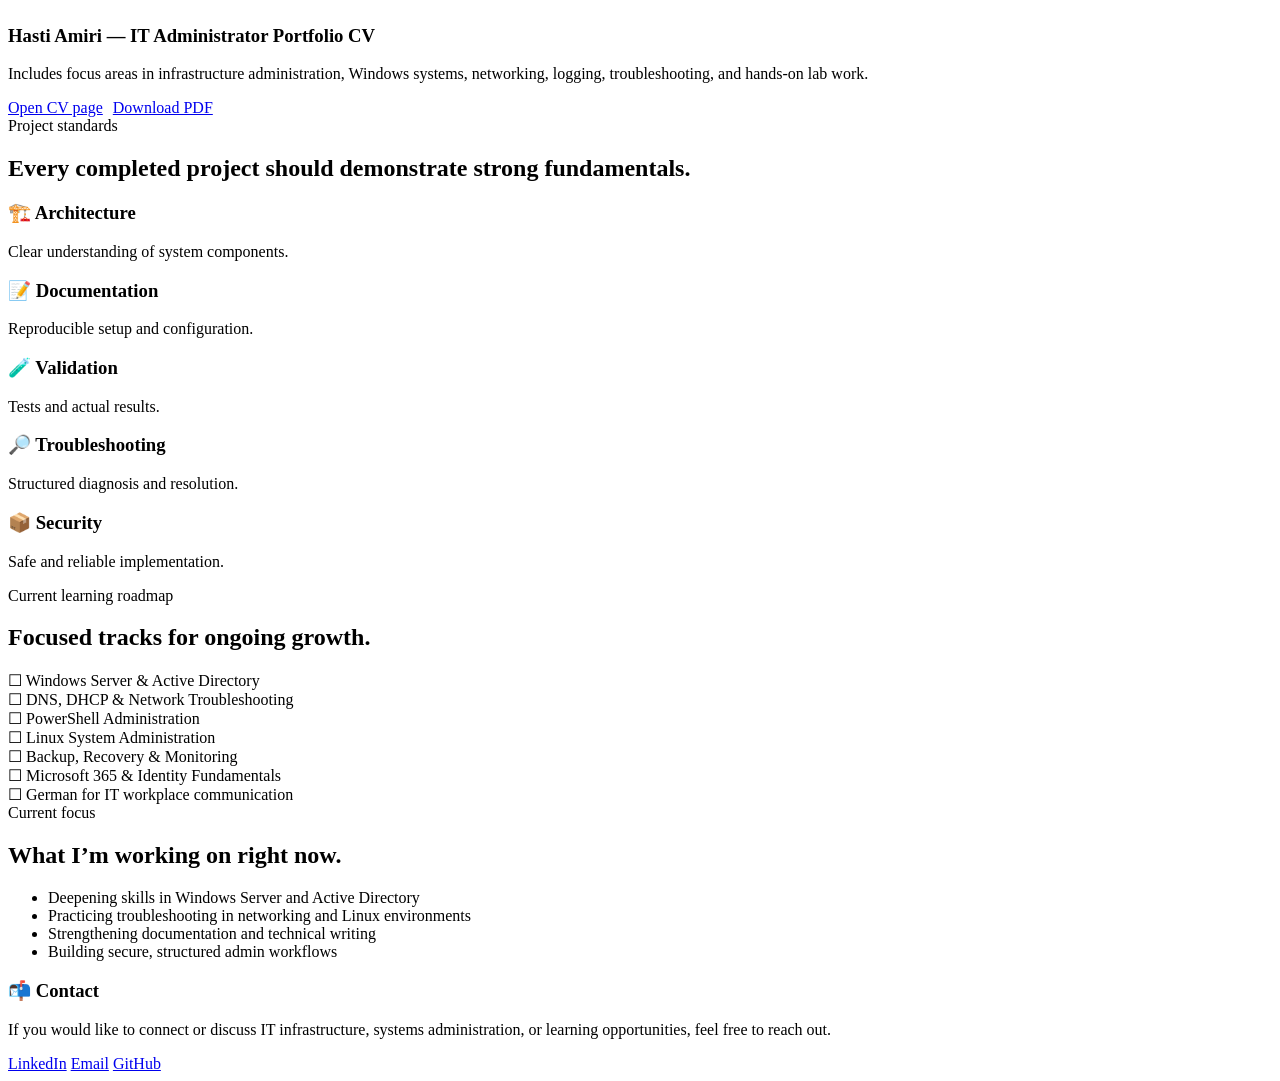
==== commit ee72ace4: "Add a downloadable PDF CV version and link it from the site." ====
--- a/index.html
+++ b/index.html
@@ -278,7 +278,10 @@
                 logging, troubleshooting, and hands-on lab work.
               </p>
             </div>
-            <a class="button primary" href="cv.html" download="Hasti-Amiri-CV.html">Download CV</a>
+            <div class="cta-row compact">
+              <a class="button primary" href="cv.html">Open CV page</a>
+              <a class="button secondary" href="Hasti-Amiri-CV.pdf" download="Hasti-Amiri-CV.pdf">Download PDF</a>
+            </div>
           </div>
         </div>
       </section>
@@ -367,69 +370,3 @@
     <script src="script.js"></script>
   </body>
 </html>
-
-
-
-
-
-
-
-
-
-
-
-
-
-
-
-
-
-
-
-
-
-
-
-
-
-
-
-
-
-
-
-
-
-
-
-
-
-
-
-
-
-
-
-
-
-
-
-
-
-
-
-
-
-
-
-
-
-
-
-
-
-
-
-
-
-
--- a/styles.css
+++ b/styles.css
@@ -1,475 +1,6 @@
-:root {
-  --bg: #f5f7fb;
-  --bg-alt: #edf3ff;
-  --surface: #ffffff;
-  --surface-strong: #f0f5ff;
-  --panel: rgba(255, 255, 255, 0.85);
-  --text: #101827;
-  --muted: #4b5563;
-  --muted-2: #64748b;
-  --primary: #0f766e;
-  --primary-soft: rgba(15, 118, 110, 0.1);
-  --accent: #2563eb;
-  --border: rgba(148, 163, 184, 0.35);
-  --shadow: 0 18px 40px rgba(15, 23, 42, 0.08);
-}
-
-body.theme-dark {
-  --bg: #0b1220;
-  --bg-alt: #101b2d;
-  --surface: #121d2d;
-  --surface-strong: #14253d;
-  --panel: rgba(18, 29, 45, 0.9);
-  --text: #eaf2ff;
-  --muted: #bfd0eb;
-  --muted-2: #9bb1d1;
-  --primary: #2dd4bf;
-  --primary-soft: rgba(45, 212, 191, 0.14);
-  --accent: #7dd3fc;
-  --border: rgba(148, 163, 184, 0.2);
-  --shadow: 0 20px 40px rgba(2, 6, 23, 0.45);
-}
-
-* {
-  box-sizing: border-box;
-}
-
-html {
-  scroll-behavior: smooth;
-}
-
-body {
-  margin: 0;
-  font-family: "Inter", sans-serif;
-  background: linear-gradient(180deg, var(--bg) 0%, var(--bg-alt) 100%);
-  color: var(--text);
-  line-height: 1.6;
-}
-
-a {
-  color: inherit;
-  text-decoration: none;
-}
-
-img {
-  max-width: 100%;
-  display: block;
-}
-
-button {
-  font: inherit;
-}
-
-.container {
-  width: min(1130px, calc(100% - 32px));
-  margin: 0 auto;
-}
-
-.site-header {
-  position: sticky;
-  top: 0;
-  z-index: 40;
-  border-bottom: 1px solid var(--border);
-  background: rgba(245, 247, 251, 0.8);
-  backdrop-filter: blur(14px);
-}
-
-body.theme-dark .site-header {
-  background: rgba(11, 18, 32, 0.8);
-}
-
-.nav {
-  display: flex;
-  align-items: center;
-  justify-content: space-between;
-  min-height: 72px;
-  gap: 16px;
-}
-
-.brand {
-  font-size: 1.2rem;
-  font-weight: 800;
-  letter-spacing: 0.04em;
-}
-
-.nav-links {
-  display: flex;
-  align-items: center;
-  gap: 1.2rem;
-  color: var(--muted);
-  flex-wrap: wrap;
-}
-
-.nav-links a:hover,
-.nav-links a:focus-visible {
-  color: var(--text);
-}
-
-.theme-toggle {
-  border: 1px solid var(--border);
-  background: var(--surface);
-  color: var(--text);
-  border-radius: 999px;
-  padding: 0.42rem 0.7rem;
-  cursor: pointer;
-}
-
-.hero {
-  padding: 72px 0 40px;
-}
-
-.hero-inner {
-  display: grid;
-  grid-template-columns: 1.4fr 0.8fr;
-  gap: 30px;
-  align-items: center;
-}
-
-.eyebrow,
-.kicker {
-  display: inline-block;
-  text-transform: uppercase;
-  letter-spacing: 0.12em;
-  font-size: 0.72rem;
-  font-weight: 700;
-  color: var(--primary);
-  margin-bottom: 18px;
-}
-
-.hero-copy h1 {
-  margin: 0;
-  font-size: clamp(2.5rem, 4vw, 4.3rem);
-  line-height: 1.06;
-}
-
-.hero-copy p {
-  margin-top: 16px;
-  color: var(--muted);
-  max-width: 660px;
-  font-size: 1.08rem;
-}
-
-.cta-row {
+.cta-row.compact {
   display: flex;
   flex-wrap: wrap;
-  gap: 14px;
-  margin-top: 24px;
+  gap: 10px;
+  margin-top: 0;
 }
-
-.button {
-  display: inline-flex;
-  align-items: center;
-  justify-content: center;
-  padding: 0.9rem 1.45rem;
-  border-radius: 999px;
-  font-weight: 700;
-  transition: transform 0.2s ease, opacity 0.2s ease;
-}
-
-.button:hover {
-  transform: translateY(-1px);
-}
-
-.button.primary {
-  background: linear-gradient(135deg, var(--primary), var(--accent));
-  color: #f8fcff;
-}
-
-.button.secondary {
-  border: 1px solid var(--border);
-  background: var(--surface);
-  color: var(--text);
-}
-
-.profile-card,
-.panel,
-.project-card,
-.standard-item,
-.single-project-card {
-  background: var(--panel);
-  border: 1px solid var(--border);
-  border-radius: 22px;
-  box-shadow: var(--shadow);
-}
-
-.profile-card {
-  padding: 22px;
-}
-
-.profile-image-wrap {
-  width: min(220px, 100%);
-  aspect-ratio: 1;
-  border-radius: 50%;
-  overflow: hidden;
-  margin: 0 auto 18px;
-  border: 3px solid var(--primary-soft);
-  background: var(--surface-strong);
-}
-
-.profile-image {
-  width: 100%;
-  height: 100%;
-  object-fit: cover;
-}
-
-.profile-card-body h2 {
-  margin: 1rem 0 0.6rem;
-  font-size: 1.55rem;
-}
-
-.status-tag {
-  display: inline-block;
-  background: var(--primary-soft);
-  color: var(--primary);
-  padding: 0.42rem 0.72rem;
-  border-radius: 999px;
-  font-size: 0.72rem;
-  font-weight: 700;
-}
-
-.profile-card ul,
-.check-list,
-.skill-card ul,
-.project-card ul,
-.focus-list,
-.single-project-card ul {
-  margin: 0;
-  padding-left: 1.1rem;
-  color: var(--muted);
-}
-
-.profile-card li,
-.check-list li,
-.skill-card li,
-.project-card li,
-.focus-list li,
-.single-project-card li {
-  margin: 0.5rem 0;
-}
-
-.section {
-  padding: 82px 0;
-}
-
-.section.alt {
-  background: rgba(148, 163, 184, 0.04);
-}
-
-.section-heading {
-  margin-bottom: 28px;
-}
-
-.section-heading h2 {
-  margin: 0;
-  font-size: clamp(2rem, 2.4vw, 2.8rem);
-}
-
-.about-grid,
-.skills-grid,
-.standards-grid {
-  display: grid;
-  gap: 22px;
-}
-
-.about-grid {
-  grid-template-columns: repeat(2, minmax(0, 1fr));
-}
-
-.skills-grid {
-  grid-template-columns: repeat(3, minmax(0, 1fr));
-}
-
-.standards-grid {
-  grid-template-columns: repeat(5, minmax(0, 1fr));
-}
-
-.panel,
-.project-card,
-.standard-item,
-.single-project-card {
-  padding: 24px 22px;
-}
-
-.panel h3,
-.project-card h3,
-.standard-item h3,
-.single-project-card h2 {
-  margin-top: 0;
-  margin-bottom: 14px;
-  font-size: 1.22rem;
-}
-
-.text-link {
-  display: inline-block;
-  margin-top: auto;
-  color: var(--primary);
-  font-weight: 700;
-}
-
-.project-grid {
-  display: grid;
-  grid-template-columns: repeat(2, minmax(0, 1fr));
-  gap: 22px;
-}
-
-.project-card {
-  display: flex;
-  flex-direction: column;
-  gap: 12px;
-}
-
-.project-meta {
-  color: var(--accent);
-  font-size: 0.76rem;
-  text-transform: uppercase;
-  letter-spacing: 0.08em;
-  font-weight: 700;
-}
-
-.status {
-  display: inline-flex;
-  align-self: flex-start;
-  padding: 0.38rem 0.7rem;
-  border-radius: 999px;
-  font-size: 0.72rem;
-  font-weight: 700;
-}
-
-.status.planned {
-  background: rgba(251, 191, 36, 0.12);
-  color: #b7791f;
-}
-
-.project-card p,
-.single-project-card p,
-.footer-inner p {
-  color: var(--muted);
-}
-
-.cv-box {
-  display: flex;
-  justify-content: space-between;
-  align-items: center;
-  gap: 18px;
-  padding: 24px 22px;
-}
-
-.roadmap-list {
-  display: grid;
-  gap: 12px;
-  max-width: 760px;
-}
-
-.roadmap-item {
-  display: flex;
-  align-items: center;
-  gap: 14px;
-  padding: 14px 18px;
-  border: 1px solid var(--border);
-  border-radius: 12px;
-  background: var(--surface);
-  font-weight: 600;
-}
-
-.roadmap-item span {
-  color: var(--primary);
-  font-size: 1.2rem;
-}
-
-.page-shell {
-  padding: 52px 0 80px;
-}
-
-.project-page {
-  max-width: 900px;
-}
-
-.project-header {
-  display: flex;
-  align-items: end;
-  justify-content: space-between;
-  gap: 16px;
-  margin-bottom: 22px;
-}
-
-.project-header h1 {
-  margin: 0;
-  font-size: clamp(2.1rem, 4vw, 3rem);
-}
-
-.single-project-card {
-  display: grid;
-  gap: 26px;
-}
-
-.single-project-card section {
-  border-bottom: 1px solid var(--border);
-  padding-bottom: 18px;
-}
-
-.single-project-card section:last-child {
-  border-bottom: none;
-  padding-bottom: 0;
-}
-
-.site-footer {
-  padding: 38px 0 60px;
-  border-top: 1px solid var(--border);
-  background: rgba(148, 163, 184, 0.04);
-}
-
-.footer-inner {
-  display: flex;
-  justify-content: space-between;
-  align-items: center;
-  gap: 20px;
-}
-
-.footer-inner h3 {
-  margin: 0 0 10px;
-}
-
-.footer-links {
-  display: flex;
-  flex-wrap: wrap;
-  gap: 14px;
-  color: var(--primary);
-  font-weight: 600;
-}
-
-@media (max-width: 960px) {
-  .hero-inner,
-  .about-grid,
-  .skills-grid,
-  .project-grid,
-  .standards-grid {
-    grid-template-columns: 1fr;
-  }
-
-  .footer-inner,
-  .cv-box,
-  .project-header {
-    flex-direction: column;
-    align-items: flex-start;
-  }
-}
-
-@media (max-width: 640px) {
-  .nav {
-    flex-direction: column;
-    justify-content: center;
-    padding: 12px 0;
-  }
-
-  .nav-links {
-    justify-content: center;
-  }
-
-  .hero {
-    padding-top: 54px;
-  }
-
-  .section {
-    padding: 64px 0;
-  }
-}
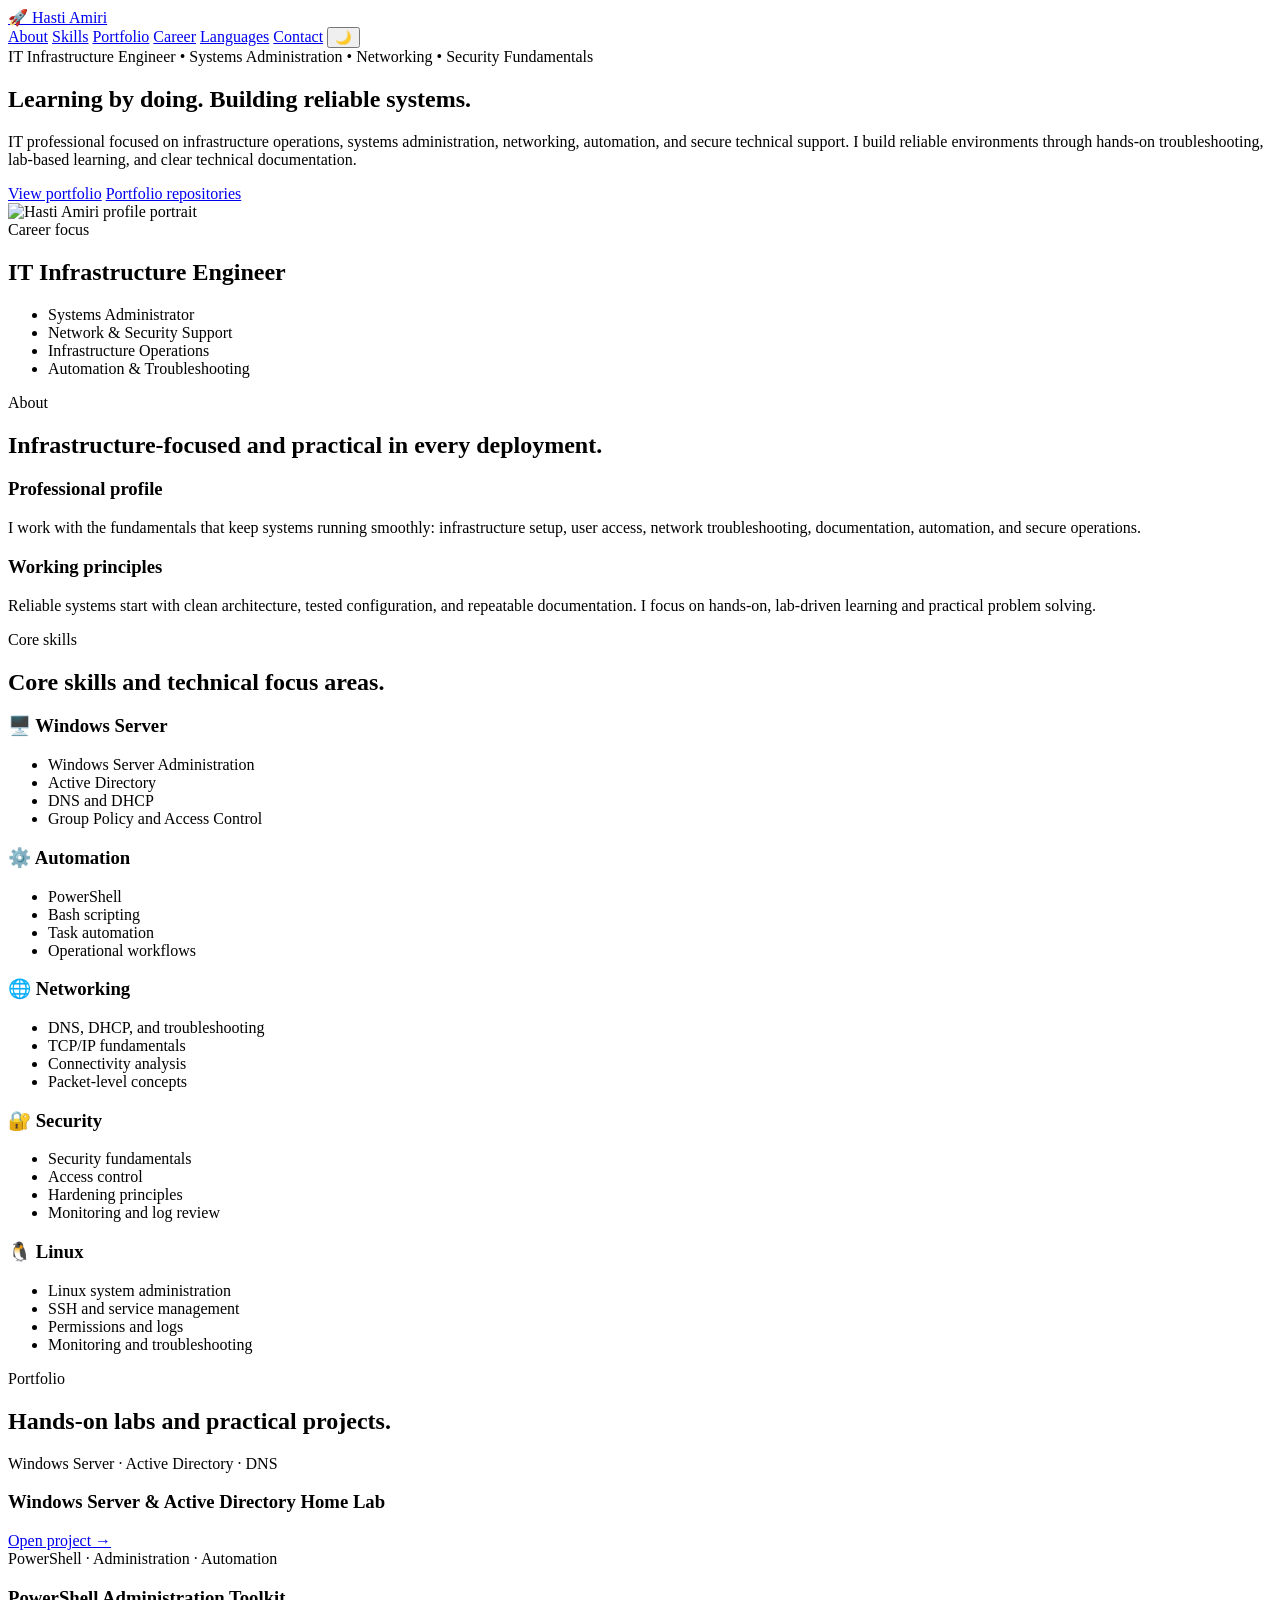
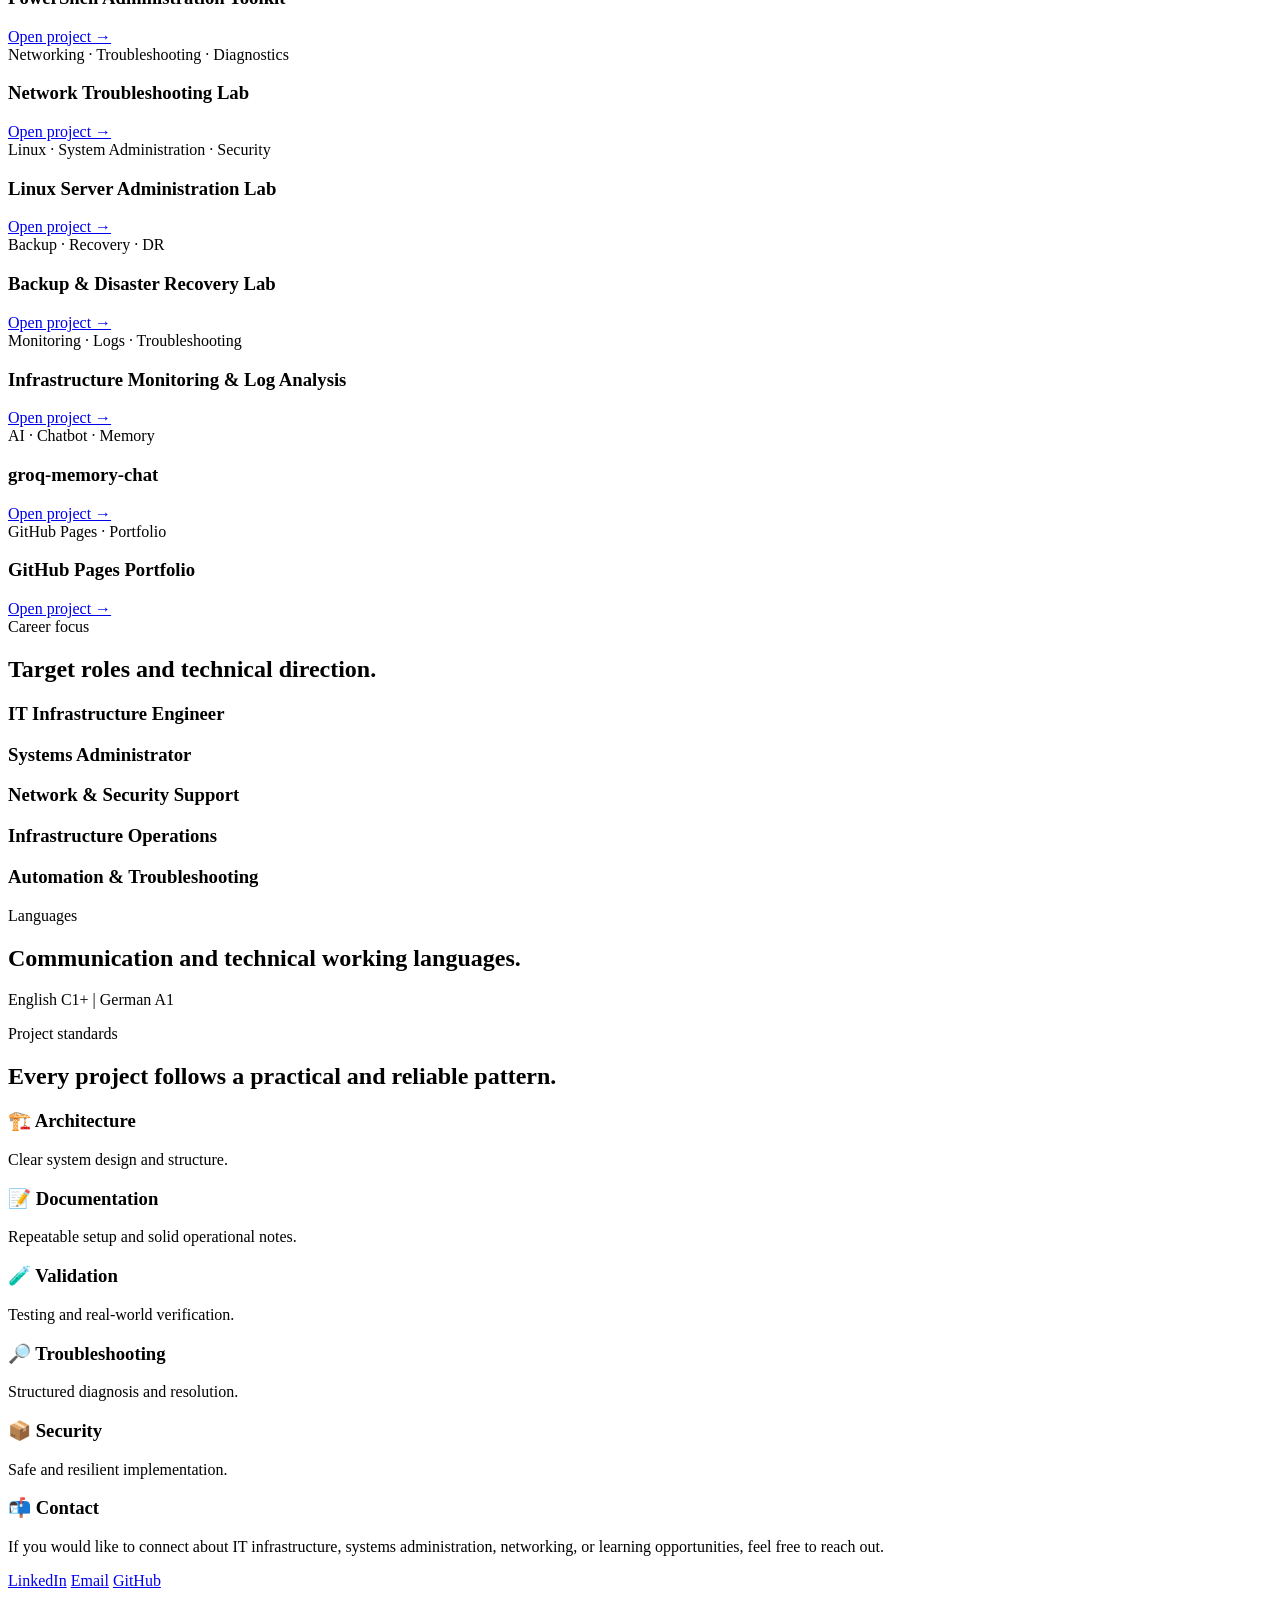
==== commit 3742f05c: "Align portfolio homepage with the profile README content and structure" ====
--- a/index.html
+++ b/index.html
@@ -3,10 +3,10 @@
   <head>
     <meta charset="UTF-8" />
     <meta name="viewport" content="width=device-width, initial-scale=1.0" />
-    <title>Hasti Amiri | IT Administrator Portfolio</title>
+    <title>Hasti Amiri | IT Infrastructure Engineer</title>
     <meta
       name="description"
-      content="Portfolio website for Hasti Amiri: IT Administration, Systems & Networking, Infrastructure Security."
+      content="IT Infrastructure Engineer portfolio for Hasti Amiri focused on systems administration, networking, and security fundamentals."
     />
     <link rel="preconnect" href="https://fonts.googleapis.com" />
     <link rel="preconnect" href="https://fonts.gstatic.com" crossorigin />
@@ -19,13 +19,13 @@
   <body class="theme-light">
     <header class="site-header">
       <nav class="container nav">
-        <a class="brand" href="#top">Hasti Amiri</a>
+        <a class="brand" href="#top">🚀 Hasti Amiri</a>
         <div class="nav-links">
           <a href="#about">About</a>
           <a href="#skills">Skills</a>
-          <a href="#projects">Projects</a>
-          <a href="#roadmap">Roadmap</a>
-          <a href="#cv">CV</a>
+          <a href="#portfolio">Portfolio</a>
+          <a href="#career">Career</a>
+          <a href="#languages">Languages</a>
           <a href="#contact">Contact</a>
           <button class="theme-toggle" type="button" aria-label="Toggle theme">🌙</button>
         </div>
@@ -36,16 +36,16 @@
       <section class="hero">
         <div class="container hero-inner">
           <div class="hero-copy">
-            <span class="eyebrow">IT Administrator · Systems & Networking · Infrastructure Security</span>
-            <h1>Building reliable infrastructure, one lab at a time.</h1>
+            <span class="eyebrow">IT Infrastructure Engineer • Systems Administration • Networking • Security Fundamentals</span>
+            <h1>Learning by doing. Building reliable systems.</h1>
             <p>
-              Information Technology graduate focused on IT infrastructure, systems administration,
-              networking, and security. I enjoy building practical lab environments,
-              troubleshooting real-world issues, and documenting the process clearly.
+              IT professional focused on infrastructure operations, systems administration, networking,
+              automation, and secure technical support. I build reliable environments through hands-on
+              troubleshooting, lab-based learning, and clear technical documentation.
             </p>
             <div class="cta-row">
-              <a class="button primary" href="#projects">View projects</a>
-              <a class="button secondary" href="#contact">Connect</a>
+              <a class="button primary" href="#portfolio">View portfolio</a>
+              <a class="button secondary" href="https://github.com/HASTIAMIRI5?tab=repositories" target="_blank" rel="noreferrer">Portfolio repositories</a>
             </div>
           </div>
 
@@ -59,11 +59,12 @@
             </div>
             <div class="profile-card-body">
               <div class="status-tag">Career focus</div>
-              <h2>IT Administrator / Junior System Administrator</h2>
-              <ul>
-                <li>Preferred market: Germany</li>
-                <li>Languages: English C1+ · German A1 (learning)</li>
-                <li>Strengths: Documentation, troubleshooting, lab-based learning</li>
+              <h2>IT Infrastructure Engineer</h2>
+              <ul>
+                <li>Systems Administrator</li>
+                <li>Network &amp; Security Support</li>
+                <li>Infrastructure Operations</li>
+                <li>Automation &amp; Troubleshooting</li>
               </ul>
             </div>
           </div>
@@ -73,27 +74,23 @@
       <section id="about" class="section">
         <div class="container">
           <div class="section-heading">
-            <span class="kicker">About me</span>
-            <h2>Practical learning with a strong infrastructure mindset.</h2>
+            <span class="kicker">About</span>
+            <h2>Infrastructure-focused and practical in every deployment.</h2>
           </div>
           <div class="about-grid">
             <div class="panel">
               <h3>Professional profile</h3>
-              <ul class="check-list">
-                <li>Career target: IT Administrator / Junior System Administrator</li>
-                <li>Preferred market: Germany</li>
-                <li>Languages: English C1+ · German A1 (currently learning)</li>
-              </ul>
+              <p>
+                I work with the fundamentals that keep systems running smoothly: infrastructure setup,
+                user access, network troubleshooting, documentation, automation, and secure operations.
+              </p>
             </div>
             <div class="panel">
               <h3>Working principles</h3>
               <p>
-                Practical learning. Clear documentation. Secure configurations. Continuous improvement.
+                Reliable systems start with clean architecture, tested configuration, and repeatable
+                documentation. I focus on hands-on, lab-driven learning and practical problem solving.
               </p>
-              <p>
-                This profile documents an ongoing learning journey. Project status and skill claims reflect
-                actual implementation and verified results.
-              </p>
             </div>
           </div>
         </div>
@@ -102,209 +99,172 @@
       <section id="skills" class="section alt">
         <div class="container">
           <div class="section-heading">
-            <span class="kicker">Technical toolkit</span>
-            <h2>Hands-on skills organized by category.</h2>
+            <span class="kicker">Core skills</span>
+            <h2>Core skills and technical focus areas.</h2>
           </div>
 
           <div class="skills-grid">
             <article class="panel skill-card">
-              <h3>🖥️ Infrastructure & Windows</h3>
-              <ul>
-                <li>Windows Server</li>
-                <li>Active Directory (AD DS)</li>
+              <h3>🖥️ Windows Server</h3>
+              <ul>
+                <li>Windows Server Administration</li>
+                <li>Active Directory</li>
                 <li>DNS and DHCP</li>
-                <li>Group Policy Management</li>
-                <li>File and Access Permissions</li>
-              </ul>
-            </article>
-
-            <article class="panel skill-card">
-              <h3>⚙️ Automation & Scripting</h3>
+                <li>Group Policy and Access Control</li>
+              </ul>
+            </article>
+
+            <article class="panel skill-card">
+              <h3>⚙️ Automation</h3>
               <ul>
                 <li>PowerShell</li>
-                <li>Bash fundamentals</li>
+                <li>Bash scripting</li>
                 <li>Task automation</li>
-                <li>Routine admin workflows</li>
+                <li>Operational workflows</li>
               </ul>
             </article>
 
             <article class="panel skill-card">
               <h3>🌐 Networking</h3>
               <ul>
-                <li>TCP/IP</li>
-                <li>IPv4 and subnetting</li>
-                <li>Connectivity troubleshooting</li>
-                <li>Basic packet analysis concepts</li>
-              </ul>
-            </article>
-
-            <article class="panel skill-card">
-              <h3>🔐 Security & Administration</h3>
-              <ul>
-                <li>Identity and access basics</li>
-                <li>Security hardening principles</li>
-                <li>Log review and troubleshooting</li>
-                <li>Backup and recovery fundamentals</li>
-              </ul>
-            </article>
-
-            <article class="panel skill-card">
-              <h3>🧪 Tools & Environments</h3>
-              <ul>
-                <li>VMware / Virtual Labs</li>
-                <li>Windows Server / Linux environments</li>
-                <li>Git and documentation workflows</li>
-              </ul>
-            </article>
-          </div>
-        </div>
-      </section>
-
-      <section id="projects" class="section">
-        <div class="container">
-          <div class="section-heading">
-            <span class="kicker">Featured projects</span>
-            <h2>Learning labs built around real-world IT administration tasks.</h2>
+                <li>DNS, DHCP, and troubleshooting</li>
+                <li>TCP/IP fundamentals</li>
+                <li>Connectivity analysis</li>
+                <li>Packet-level concepts</li>
+              </ul>
+            </article>
+
+            <article class="panel skill-card">
+              <h3>🔐 Security</h3>
+              <ul>
+                <li>Security fundamentals</li>
+                <li>Access control</li>
+                <li>Hardening principles</li>
+                <li>Monitoring and log review</li>
+              </ul>
+            </article>
+
+            <article class="panel skill-card">
+              <h3>🐧 Linux</h3>
+              <ul>
+                <li>Linux system administration</li>
+                <li>SSH and service management</li>
+                <li>Permissions and logs</li>
+                <li>Monitoring and troubleshooting</li>
+              </ul>
+            </article>
+          </div>
+        </div>
+      </section>
+
+      <section id="portfolio" class="section">
+        <div class="container">
+          <div class="section-heading">
+            <span class="kicker">Portfolio</span>
+            <h2>Hands-on labs and practical projects.</h2>
           </div>
 
           <div class="project-grid">
             <article class="project-card">
-              <div class="project-meta">Windows Server · AD DS · DNS · GPO</div>
-              <h3>🏢 Windows Server & Active Directory Lab</h3>
-              <span class="status planned">Planned</span>
-              <p>
-                A virtual Windows domain environment designed to practice core systems administration tasks.
-              </p>
-              <ul>
-                <li>Deploy a domain controller and configure Active Directory</li>
-                <li>Create users, OUs, and security groups</li>
-                <li>Apply Group Policy and document permissions</li>
-              </ul>
-              <a class="text-link" href="projects/windows-server-active-directory-lab.html">Read details →</a>
-            </article>
-
-            <article class="project-card">
-              <div class="project-meta">PowerShell · Automation · Windows</div>
-              <h3>🧰 PowerShell Administration Toolkit</h3>
-              <span class="status planned">Planned</span>
-              <p>A collection of practical scripts focused on everyday IT administration.</p>
-              <ul>
-                <li>Collect system information</li>
-                <li>Generate user and group inventory reports</li>
-                <li>Check services and event logs</li>
-              </ul>
-              <a class="text-link" href="projects/powershell-administration-toolkit.html">Read details →</a>
-            </article>
-
-            <article class="project-card">
-              <div class="project-meta">TCP/IP · DNS · DHCP · Wireshark</div>
-              <h3>🌐 Network Troubleshooting Lab</h3>
-              <span class="status planned">Planned</span>
-              <p>A hands-on networking lab built around troubleshooting and documentation.</p>
-              <ul>
-                <li>Diagnose DNS failures</li>
-                <li>Investigate connectivity and subnet issues</li>
-                <li>Analyze traffic and record root cause</li>
-              </ul>
-              <a class="text-link" href="projects/network-troubleshooting-lab.html">Read details →</a>
-            </article>
-
-            <article class="project-card">
-              <div class="project-meta">Linux · Bash · SSH · Systemd</div>
-              <h3>🐧 Linux System Administration Lab</h3>
-              <span class="status planned">Planned</span>
-              <p>A practical Linux environment for learning essential day-to-day administration skills.</p>
-              <ul>
-                <li>Manage users, groups, and permissions</li>
-                <li>Install packages and control services</li>
-                <li>Review logs and practice SSH configuration</li>
-              </ul>
-              <a class="text-link" href="projects/linux-system-administration-lab.html">Read details →</a>
-            </article>
-
-            <article class="project-card">
-              <div class="project-meta">Backup · Restore · Recovery</div>
-              <h3>💾 Backup & Disaster Recovery Lab</h3>
-              <span class="status planned">Planned</span>
-              <p>A controlled lab focused on backup planning, recovery testing, and documentation.</p>
-              <ul>
-                <li>Define backup scope and recovery objectives</li>
-                <li>Restore data and verify integrity</li>
-                <li>Record outcomes and limitations</li>
-              </ul>
-              <a class="text-link" href="projects/backup-disaster-recovery-lab.html">Read details →</a>
+              <div class="project-meta">Windows Server · Active Directory · DNS</div>
+              <h3>Windows Server &amp; Active Directory Home Lab</h3>
+              <a href="https://github.com/HASTIAMIRI5/Windows-Server-Active-Directory-Home-Lab" target="_blank" rel="noreferrer">Open project →</a>
+            </article>
+
+            <article class="project-card">
+              <div class="project-meta">PowerShell · Administration · Automation</div>
+              <h3>PowerShell Administration Toolkit</h3>
+              <a href="https://github.com/HASTIAMIRI5/PowerShell-Administration-Toolkit" target="_blank" rel="noreferrer">Open project →</a>
+            </article>
+
+            <article class="project-card">
+              <div class="project-meta">Networking · Troubleshooting · Diagnostics</div>
+              <h3>Network Troubleshooting Lab</h3>
+              <a href="https://github.com/HASTIAMIRI5/Network-Troubleshooting-Lab" target="_blank" rel="noreferrer">Open project →</a>
+            </article>
+
+            <article class="project-card">
+              <div class="project-meta">Linux · System Administration · Security</div>
+              <h3>Linux Server Administration Lab</h3>
+              <a href="https://github.com/HASTIAMIRI5/linux-server-administration-lab" target="_blank" rel="noreferrer">Open project →</a>
+            </article>
+
+            <article class="project-card">
+              <div class="project-meta">Backup · Recovery · DR</div>
+              <h3>Backup &amp; Disaster Recovery Lab</h3>
+              <a href="https://github.com/HASTIAMIRI5/Backup-Disaster-Recovery-Lab" target="_blank" rel="noreferrer">Open project →</a>
             </article>
 
             <article class="project-card">
               <div class="project-meta">Monitoring · Logs · Troubleshooting</div>
-              <h3>📊 Infrastructure Monitoring & Log Analysis</h3>
-              <span class="status planned">Planned</span>
-              <p>A lab for reviewing system health, logs, and basic incident investigation.</p>
-              <ul>
-                <li>Monitor resources and services</li>
-                <li>Review system and application logs</li>
-                <li>Document anomalies and corrective actions</li>
-              </ul>
-              <a class="text-link" href="projects/infrastructure-monitoring-log-analysis.html">Read details →</a>
-            </article>
-
-            <article class="project-card">
-              <div class="project-meta">Microsoft 365 · Entra ID · MFA</div>
-              <h3>☁️ Microsoft 365 & Identity Management</h3>
-              <span class="status planned">Planned</span>
-              <p>A practical introduction to cloud identity, security, and user administration.</p>
-              <ul>
-                <li>Explore users, groups, roles, and licensing</li>
-                <li>Study conditional access and MFA</li>
-                <li>Apply least-privilege principles</li>
-              </ul>
-              <a class="text-link" href="projects/microsoft-365-identity-management.html">Read details →</a>
-            </article>
-          </div>
-        </div>
-      </section>
-
-      <section id="cv" class="section alt">
-        <div class="container">
-          <div class="section-heading">
-            <span class="kicker">CV</span>
-            <h2>Downloadable curriculum vitae.</h2>
-          </div>
-          <div class="cv-box panel">
-            <div>
-              <h3>Hasti Amiri — IT Administrator Portfolio CV</h3>
-              <p>
-                Includes focus areas in infrastructure administration, Windows systems, networking,
-                logging, troubleshooting, and hands-on lab work.
-              </p>
-            </div>
-            <div class="cta-row compact">
-              <a class="button primary" href="cv.html">Open CV page</a>
-              <a class="button secondary" href="Hasti-Amiri-CV.pdf" download="Hasti-Amiri-CV.pdf">Download PDF</a>
-            </div>
-          </div>
-        </div>
-      </section>
-
-      <section class="section">
+              <h3>Infrastructure Monitoring &amp; Log Analysis</h3>
+              <a href="https://github.com/HASTIAMIRI5/Infrastructure-Monitoring-Log-Analysis" target="_blank" rel="noreferrer">Open project →</a>
+            </article>
+
+            <article class="project-card">
+              <div class="project-meta">AI · Chatbot · Memory</div>
+              <h3>groq-memory-chat</h3>
+              <a href="https://github.com/HASTIAMIRI5/groq-memory-chat" target="_blank" rel="noreferrer">Open project →</a>
+            </article>
+
+            <article class="project-card">
+              <div class="project-meta">GitHub Pages · Portfolio</div>
+              <h3>GitHub Pages Portfolio</h3>
+              <a href="https://github.com/HASTIAMIRI5/HASTIAMIRI5.github.io" target="_blank" rel="noreferrer">Open project →</a>
+            </article>
+          </div>
+        </div>
+      </section>
+
+      <section id="career" class="section alt">
+        <div class="container">
+          <div class="section-heading">
+            <span class="kicker">Career focus</span>
+            <h2>Target roles and technical direction.</h2>
+          </div>
+
+          <div class="career-grid">
+            <div class="panel"><h3>IT Infrastructure Engineer</h3></div>
+            <div class="panel"><h3>Systems Administrator</h3></div>
+            <div class="panel"><h3>Network &amp; Security Support</h3></div>
+            <div class="panel"><h3>Infrastructure Operations</h3></div>
+            <div class="panel"><h3>Automation &amp; Troubleshooting</h3></div>
+          </div>
+        </div>
+      </section>
+
+      <section id="languages" class="section">
+        <div class="container">
+          <div class="section-heading">
+            <span class="kicker">Languages</span>
+            <h2>Communication and technical working languages.</h2>
+          </div>
+
+          <div class="language-box panel">
+            <p>English C1+ | German A1</p>
+          </div>
+        </div>
+      </section>
+
+      <section class="section alt">
         <div class="container">
           <div class="section-heading">
             <span class="kicker">Project standards</span>
-            <h2>Every completed project should demonstrate strong fundamentals.</h2>
+            <h2>Every project follows a practical and reliable pattern.</h2>
           </div>
 
           <div class="standards-grid">
             <div class="panel standard-item">
               <h3>🏗️ Architecture</h3>
-              <p>Clear understanding of system components.</p>
+              <p>Clear system design and structure.</p>
             </div>
             <div class="panel standard-item">
               <h3>📝 Documentation</h3>
-              <p>Reproducible setup and configuration.</p>
+              <p>Repeatable setup and solid operational notes.</p>
             </div>
             <div class="panel standard-item">
               <h3>🧪 Validation</h3>
-              <p>Tests and actual results.</p>
+              <p>Testing and real-world verification.</p>
             </div>
             <div class="panel standard-item">
               <h3>🔎 Troubleshooting</h3>
@@ -312,43 +272,9 @@
             </div>
             <div class="panel standard-item">
               <h3>📦 Security</h3>
-              <p>Safe and reliable implementation.</p>
-            </div>
-          </div>
-        </div>
-      </section>
-
-      <section id="roadmap" class="section alt">
-        <div class="container">
-          <div class="section-heading">
-            <span class="kicker">Current learning roadmap</span>
-            <h2>Focused tracks for ongoing growth.</h2>
-          </div>
-
-          <div class="roadmap-list">
-            <div class="roadmap-item"><span>☐</span> Windows Server & Active Directory</div>
-            <div class="roadmap-item"><span>☐</span> DNS, DHCP & Network Troubleshooting</div>
-            <div class="roadmap-item"><span>☐</span> PowerShell Administration</div>
-            <div class="roadmap-item"><span>☐</span> Linux System Administration</div>
-            <div class="roadmap-item"><span>☐</span> Backup, Recovery & Monitoring</div>
-            <div class="roadmap-item"><span>☐</span> Microsoft 365 & Identity Fundamentals</div>
-            <div class="roadmap-item"><span>☐</span> German for IT workplace communication</div>
-          </div>
-        </div>
-      </section>
-
-      <section class="section">
-        <div class="container">
-          <div class="section-heading">
-            <span class="kicker">Current focus</span>
-            <h2>What I’m working on right now.</h2>
-          </div>
-          <ul class="focus-list">
-            <li>Deepening skills in Windows Server and Active Directory</li>
-            <li>Practicing troubleshooting in networking and Linux environments</li>
-            <li>Strengthening documentation and technical writing</li>
-            <li>Building secure, structured admin workflows</li>
-          </ul>
+              <p>Safe and resilient implementation.</p>
+            </div>
+          </div>
         </div>
       </section>
     </main>
@@ -357,7 +283,10 @@
       <div class="container footer-inner">
         <div>
           <h3>📬 Contact</h3>
-          <p>If you would like to connect or discuss IT infrastructure, systems administration, or learning opportunities, feel free to reach out.</p>
+          <p>
+            If you would like to connect about IT infrastructure, systems administration, networking,
+            or learning opportunities, feel free to reach out.
+          </p>
         </div>
         <div class="footer-links">
           <a href="https://www.linkedin.com/in/your-profile" target="_blank" rel="noreferrer">LinkedIn</a>
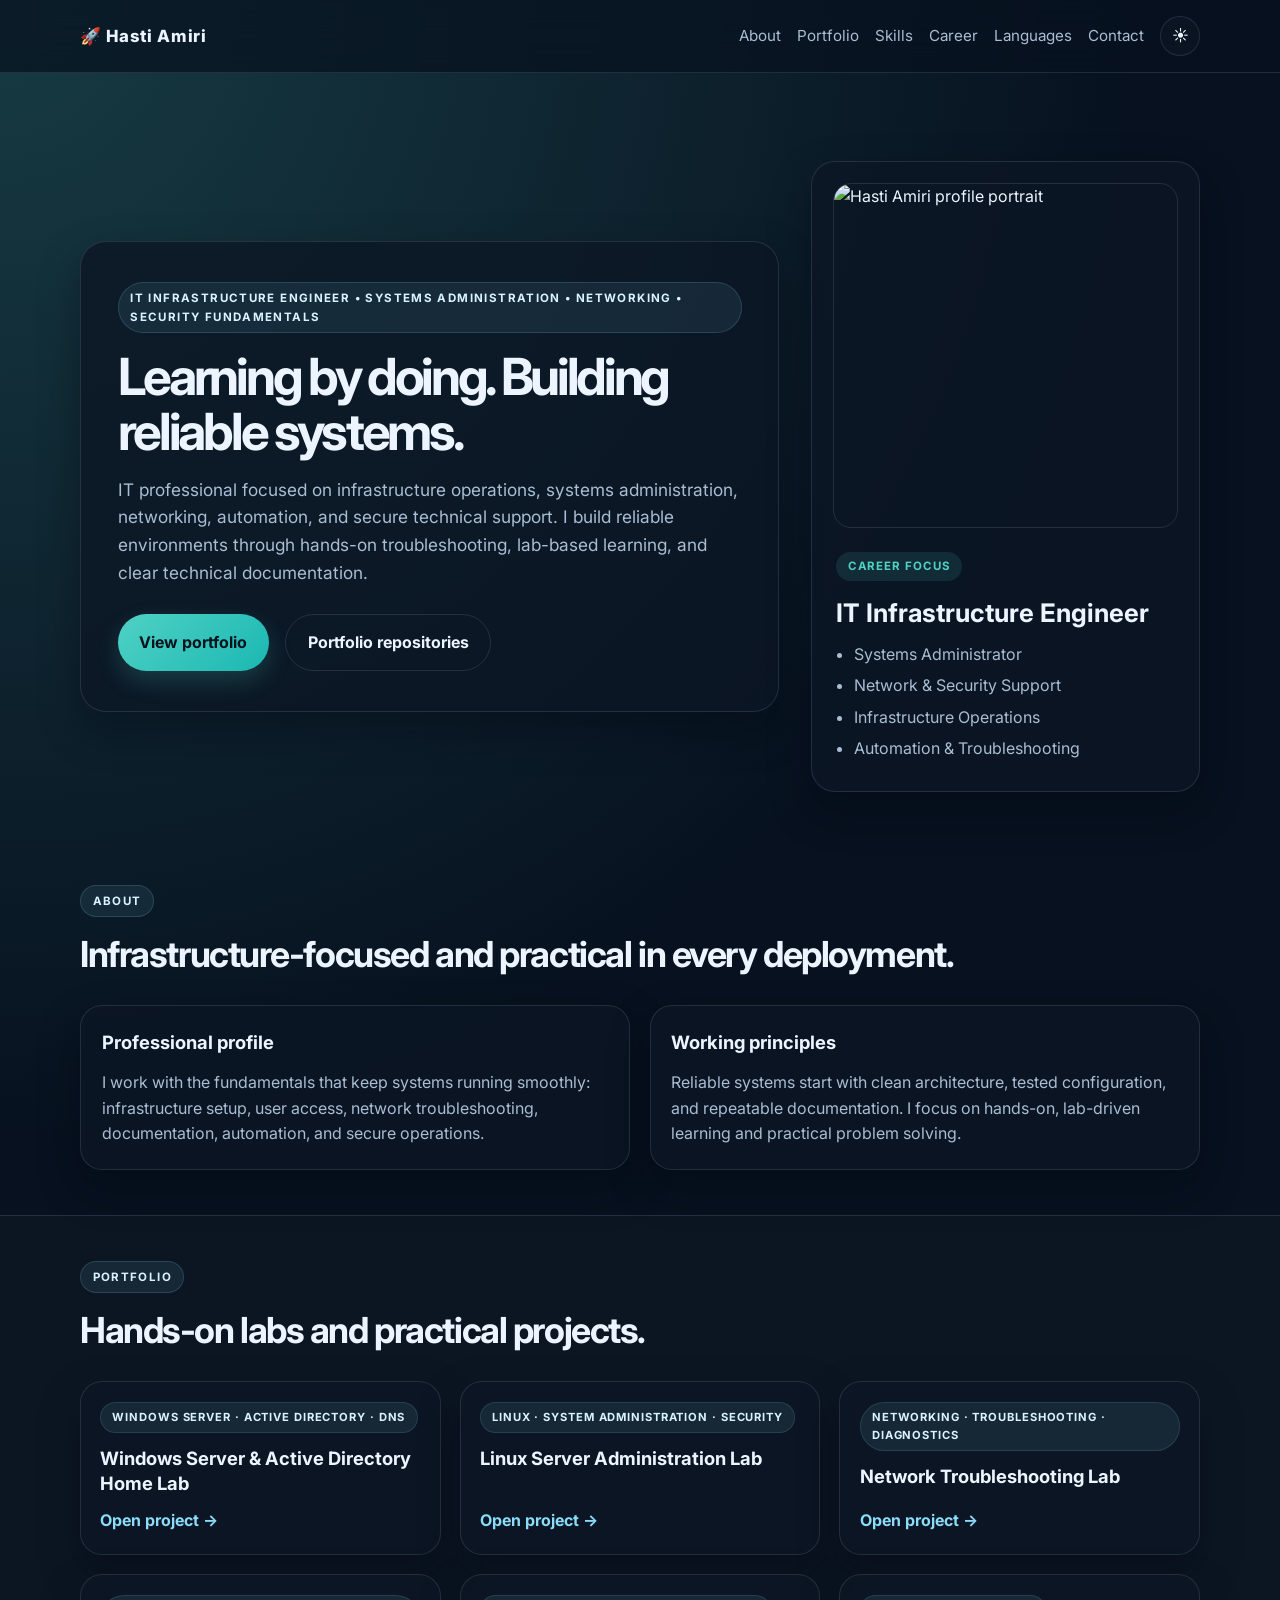
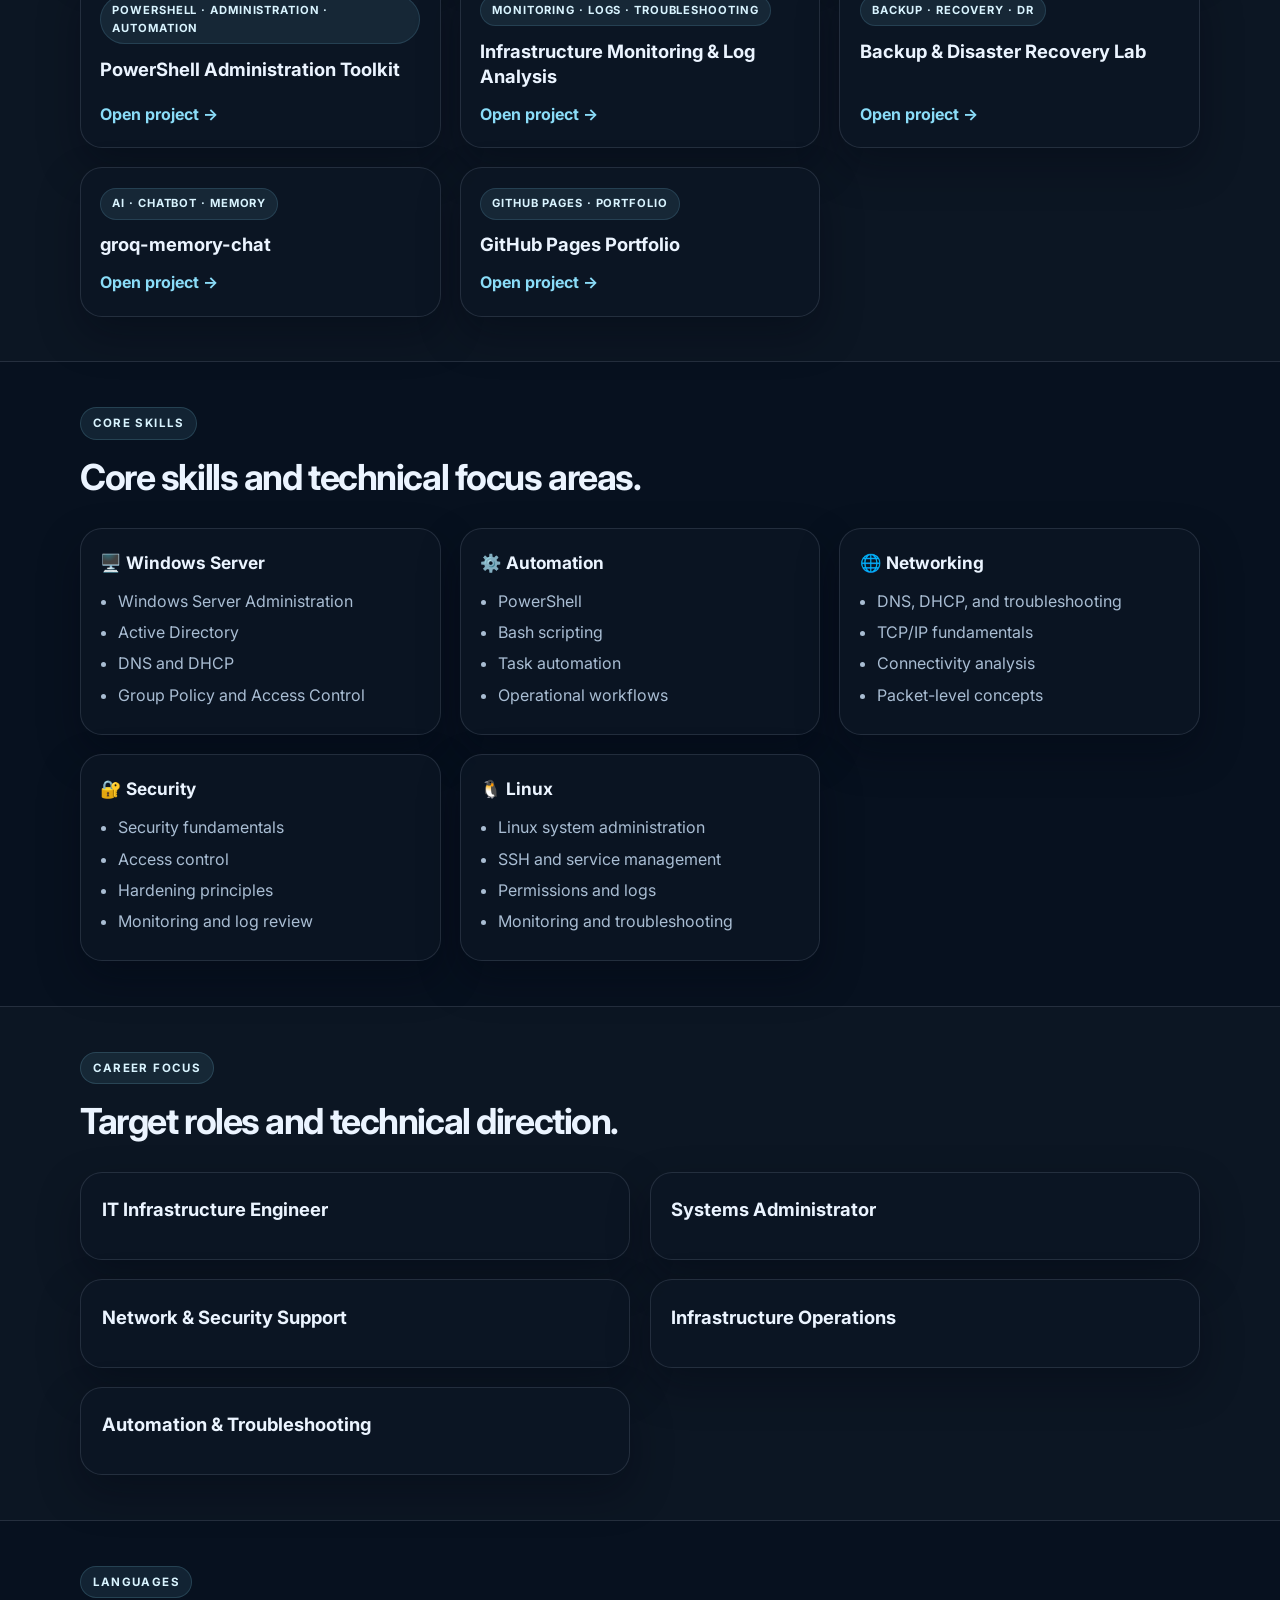
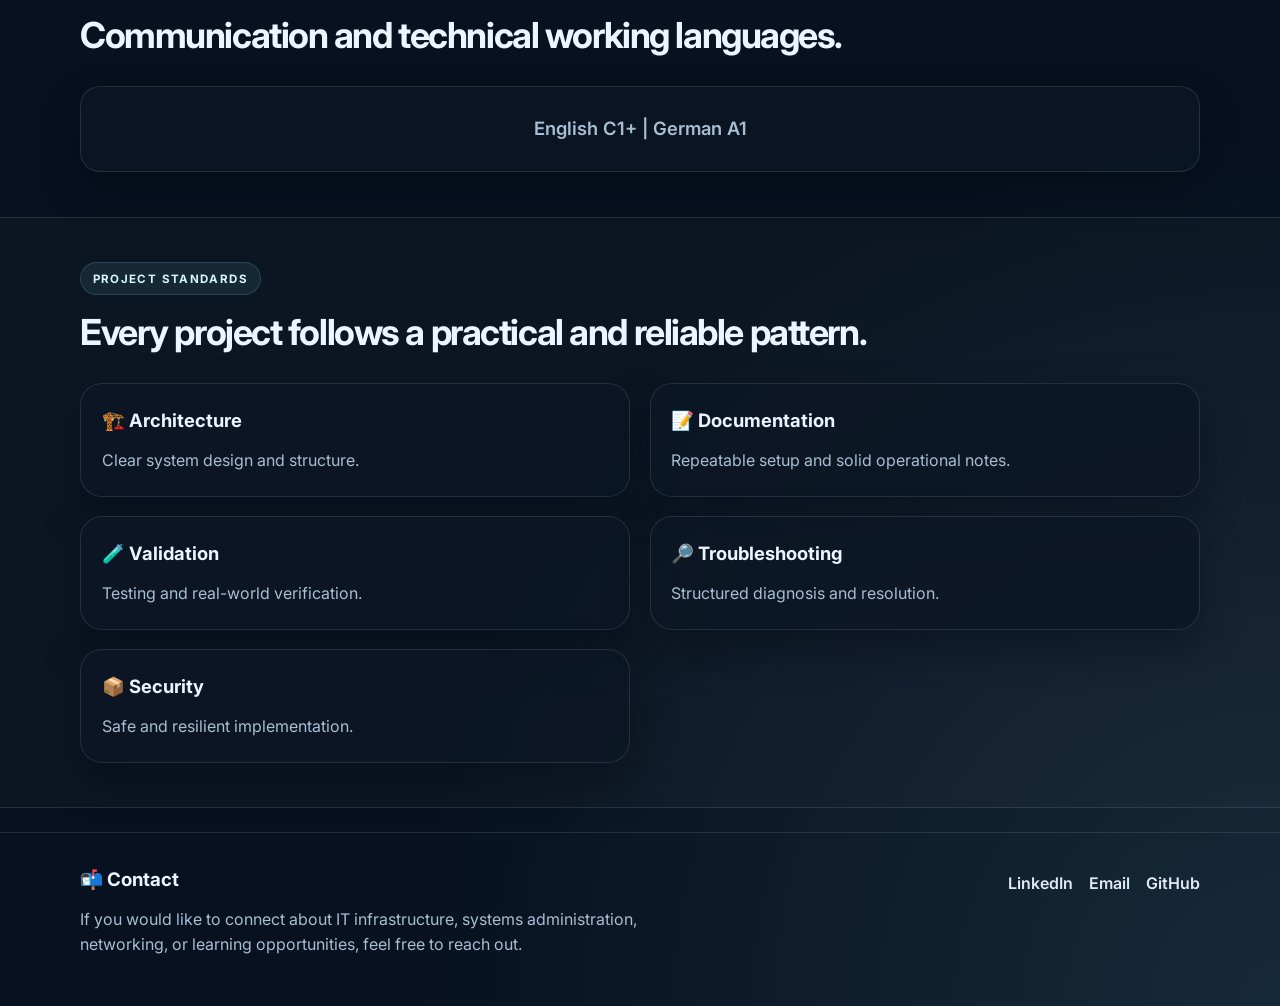
==== commit f449a998: "Refresh portfolio ordering and styling for a cleaner IT-focused landing page." ====
--- a/index.html
+++ b/index.html
@@ -16,18 +16,18 @@
     />
     <link rel="stylesheet" href="styles.css" />
   </head>
-  <body class="theme-light">
+  <body class="theme-dark">
     <header class="site-header">
-      <nav class="container nav">
-        <a class="brand" href="#top">🚀 Hasti Amiri</a>
+      <nav class="container nav" aria-label="Main navigation">
+        <a class="brand" href="#top">Hasti Amiri</a>
         <div class="nav-links">
           <a href="#about">About</a>
+          <a href="#portfolio">Portfolio</a>
           <a href="#skills">Skills</a>
-          <a href="#portfolio">Portfolio</a>
           <a href="#career">Career</a>
           <a href="#languages">Languages</a>
           <a href="#contact">Contact</a>
-          <button class="theme-toggle" type="button" aria-label="Toggle theme">🌙</button>
+          <button class="theme-toggle" type="button" aria-label="Toggle theme">☀️</button>
         </div>
       </nav>
     </header>
@@ -49,7 +49,7 @@
             </div>
           </div>
 
-          <div class="profile-card">
+          <aside class="profile-card" aria-label="Profile card">
             <div class="profile-image-wrap">
               <img
                 src="https://avatars.githubusercontent.com/u/150794955?v=4"
@@ -67,7 +67,7 @@
                 <li>Automation &amp; Troubleshooting</li>
               </ul>
             </div>
-          </div>
+          </aside>
         </div>
       </section>
 
@@ -78,25 +78,84 @@
             <h2>Infrastructure-focused and practical in every deployment.</h2>
           </div>
           <div class="about-grid">
-            <div class="panel">
+            <article class="panel">
               <h3>Professional profile</h3>
               <p>
                 I work with the fundamentals that keep systems running smoothly: infrastructure setup,
                 user access, network troubleshooting, documentation, automation, and secure operations.
               </p>
-            </div>
-            <div class="panel">
+            </article>
+            <article class="panel">
               <h3>Working principles</h3>
               <p>
                 Reliable systems start with clean architecture, tested configuration, and repeatable
                 documentation. I focus on hands-on, lab-driven learning and practical problem solving.
               </p>
-            </div>
-          </div>
-        </div>
-      </section>
-
-      <section id="skills" class="section alt">
+            </article>
+          </div>
+        </div>
+      </section>
+
+      <section id="portfolio" class="section alt">
+        <div class="container">
+          <div class="section-heading">
+            <span class="kicker">Portfolio</span>
+            <h2>Hands-on labs and practical projects.</h2>
+          </div>
+
+          <div class="project-grid">
+            <article class="project-card">
+              <div class="project-meta">Windows Server · Active Directory · DNS</div>
+              <h3>Windows Server &amp; Active Directory Home Lab</h3>
+              <a href="https://github.com/HASTIAMIRI5/Windows-Server-Active-Directory-Home-Lab" target="_blank" rel="noreferrer">Open project →</a>
+            </article>
+
+            <article class="project-card">
+              <div class="project-meta">Linux · System Administration · Security</div>
+              <h3>Linux Server Administration Lab</h3>
+              <a href="https://github.com/HASTIAMIRI5/linux-server-administration-lab" target="_blank" rel="noreferrer">Open project →</a>
+            </article>
+
+            <article class="project-card">
+              <div class="project-meta">Networking · Troubleshooting · Diagnostics</div>
+              <h3>Network Troubleshooting Lab</h3>
+              <a href="https://github.com/HASTIAMIRI5/Network-Troubleshooting-Lab" target="_blank" rel="noreferrer">Open project →</a>
+            </article>
+
+            <article class="project-card">
+              <div class="project-meta">PowerShell · Administration · Automation</div>
+              <h3>PowerShell Administration Toolkit</h3>
+              <a href="https://github.com/HASTIAMIRI5/PowerShell-Administration-Toolkit" target="_blank" rel="noreferrer">Open project →</a>
+            </article>
+
+            <article class="project-card">
+              <div class="project-meta">Monitoring · Logs · Troubleshooting</div>
+              <h3>Infrastructure Monitoring &amp; Log Analysis</h3>
+              <a href="https://github.com/HASTIAMIRI5/Infrastructure-Monitoring-Log-Analysis" target="_blank" rel="noreferrer">Open project →</a>
+            </article>
+
+            <article class="project-card">
+              <div class="project-meta">Backup · Recovery · DR</div>
+              <h3>Backup &amp; Disaster Recovery Lab</h3>
+              <a href="https://github.com/HASTIAMIRI5/Backup-Disaster-Recovery-Lab" target="_blank" rel="noreferrer">Open project →</a>
+            </article>
+
+            <article class="project-card">
+              <div class="project-meta">AI · Chatbot · Memory</div>
+              <h3>groq-memory-chat</h3>
+              <a href="https://github.com/HASTIAMIRI5/groq-memory-chat" target="_blank" rel="noreferrer">Open project →</a>
+            </article>
+
+            <article class="project-card">
+              <div class="project-meta">GitHub Pages · Portfolio</div>
+              <h3>GitHub Pages Portfolio</h3>
+              <a href="https://github.com/HASTIAMIRI5/HASTIAMIRI5.github.io" target="_blank" rel="noreferrer">Open project →</a>
+            </article>
+          </div>
+        </div>
+      </section>
+
+      <section id="skills" class="section">
         <div class="container">
           <div class="section-heading">
             <span class="kicker">Core skills</span>
@@ -152,65 +211,6 @@
                 <li>Permissions and logs</li>
                 <li>Monitoring and troubleshooting</li>
               </ul>
-            </article>
-          </div>
-        </div>
-      </section>
-
-      <section id="portfolio" class="section">
-        <div class="container">
-          <div class="section-heading">
-            <span class="kicker">Portfolio</span>
-            <h2>Hands-on labs and practical projects.</h2>
-          </div>
-
-          <div class="project-grid">
-            <article class="project-card">
-              <div class="project-meta">Windows Server · Active Directory · DNS</div>
-              <h3>Windows Server &amp; Active Directory Home Lab</h3>
-              <a href="https://github.com/HASTIAMIRI5/Windows-Server-Active-Directory-Home-Lab" target="_blank" rel="noreferrer">Open project →</a>
-            </article>
-
-            <article class="project-card">
-              <div class="project-meta">PowerShell · Administration · Automation</div>
-              <h3>PowerShell Administration Toolkit</h3>
-              <a href="https://github.com/HASTIAMIRI5/PowerShell-Administration-Toolkit" target="_blank" rel="noreferrer">Open project →</a>
-            </article>
-
-            <article class="project-card">
-              <div class="project-meta">Networking · Troubleshooting · Diagnostics</div>
-              <h3>Network Troubleshooting Lab</h3>
-              <a href="https://github.com/HASTIAMIRI5/Network-Troubleshooting-Lab" target="_blank" rel="noreferrer">Open project →</a>
-            </article>
-
-            <article class="project-card">
-              <div class="project-meta">Linux · System Administration · Security</div>
-              <h3>Linux Server Administration Lab</h3>
-              <a href="https://github.com/HASTIAMIRI5/linux-server-administration-lab" target="_blank" rel="noreferrer">Open project →</a>
-            </article>
-
-            <article class="project-card">
-              <div class="project-meta">Backup · Recovery · DR</div>
-              <h3>Backup &amp; Disaster Recovery Lab</h3>
-              <a href="https://github.com/HASTIAMIRI5/Backup-Disaster-Recovery-Lab" target="_blank" rel="noreferrer">Open project →</a>
-            </article>
-
-            <article class="project-card">
-              <div class="project-meta">Monitoring · Logs · Troubleshooting</div>
-              <h3>Infrastructure Monitoring &amp; Log Analysis</h3>
-              <a href="https://github.com/HASTIAMIRI5/Infrastructure-Monitoring-Log-Analysis" target="_blank" rel="noreferrer">Open project →</a>
-            </article>
-
-            <article class="project-card">
-              <div class="project-meta">AI · Chatbot · Memory</div>
-              <h3>groq-memory-chat</h3>
-              <a href="https://github.com/HASTIAMIRI5/groq-memory-chat" target="_blank" rel="noreferrer">Open project →</a>
-            </article>
-
-            <article class="project-card">
-              <div class="project-meta">GitHub Pages · Portfolio</div>
-              <h3>GitHub Pages Portfolio</h3>
-              <a href="https://github.com/HASTIAMIRI5/HASTIAMIRI5.github.io" target="_blank" rel="noreferrer">Open project →</a>
             </article>
           </div>
         </div>
--- a/styles.css
+++ b/styles.css
@@ -1,6 +1,517 @@
-.cta-row.compact {
-  display: flex;
+ :root {
+  --bg: #07111f;
+  --bg-soft: #0d1b2a;
+  --panel: rgba(12, 23, 37, 0.78);
+  --panel-strong: #0f1d2d;
+  --surface: #101f2f;
+  --surface-alt: #0b1725;
+  --text: #ebf4ff;
+  --muted: #a9bdd3;
+  --border: rgba(148, 163, 184, 0.18);
+  --primary: #4fd1c5;
+  --primary-strong: #1bb8b2;
+  --accent: #8adcf8;
+  --shadow: 0 18px 40px rgba(2, 7, 18, 0.35);
+  --hero-glow: rgba(79, 209, 197, 0.22);
+  --card-hover: rgba(15, 29, 45, 0.96);
+  --badge-bg: rgba(138, 220, 248, 0.09);
+  --badge-text: #d9f4ff;
+}
+
+body.theme-light {
+  --bg: #edf5fb;
+  --bg-soft: #f7fafc;
+  --panel: rgba(255, 255, 255, 0.9);
+  --panel-strong: #ffffff;
+  --surface: #ffffff;
+  --surface-alt: #eef4fa;
+  --text: #0f172a;
+  --muted: #51657d;
+  --border: rgba(148, 163, 184, 0.35);
+  --primary: #0f766e;
+  --primary-strong: #0b5d5a;
+  --accent: #2563eb;
+  --shadow: 0 22px 45px rgba(15, 23, 42, 0.08);
+  --hero-glow: rgba(15, 118, 110, 0.12);
+  --card-hover: rgba(248, 250, 252, 1);
+  --badge-bg: rgba(37, 99, 235, 0.08);
+  --badge-text: #1d4ed8;
+}
+
+body.theme-dark {
+  --bg: #07111f;
+  --bg-soft: #0d1b2a;
+  --panel: rgba(12, 23, 37, 0.78);
+  --panel-strong: #0f1d2d;
+  --surface: #101f2f;
+  --surface-alt: #0b1725;
+  --text: #ebf4ff;
+  --muted: #a9bdd3;
+  --border: rgba(148, 163, 184, 0.18);
+  --primary: #4fd1c5;
+  --primary-strong: #1bb8b2;
+  --accent: #8adcf8;
+  --shadow: 0 18px 40px rgba(2, 7, 18, 0.35);
+  --hero-glow: rgba(79, 209, 197, 0.22);
+  --card-hover: rgba(15, 29, 45, 0.96);
+  --badge-bg: rgba(138, 220, 248, 0.09);
+  --badge-text: #d9f4ff;
+}
+
+* {
+  box-sizing: border-box;
+}
+
+html {
+  scroll-behavior: smooth;
+}
+
+body {
+  margin: 0;
+  font-family: "Inter", sans-serif;
+  background:
+    radial-gradient(circle at top left, var(--hero-glow), transparent 26%),
+    radial-gradient(circle at bottom right, rgba(138, 220, 248, 0.12), transparent 20%),
+    var(--bg);
+  color: var(--text);
+  line-height: 1.6;
+  transition: background-color 0.2s ease, color 0.2s ease;
+}
+
+img {
+  max-width: 100%;
+  display: block;
+}
+
+p,
+ul {
+  margin-top: 0;
+}
+
+a {
+  color: inherit;
+  text-decoration: none;
+}
+
+button {
+  font: inherit;
+}
+
+.container {
+  width: min(1120px, calc(100% - 2rem));
+  margin: 0 auto;
+}
+
+.site-header {
+  position: sticky;
+  top: 0;
+  z-index: 20;
+  backdrop-filter: blur(16px);
+  background: rgba(7, 17, 31, 0.72);
+  border-bottom: 1px solid var(--border);
+}
+
+body.theme-light .site-header {
+  background: rgba(237, 245, 251, 0.8);
+}
+
+.nav {
+  display: flex;
+  align-items: center;
+  justify-content: space-between;
+  min-height: 72px;
+  gap: 1rem;
+}
+
+.brand {
+  font-size: 1.05rem;
+  font-weight: 800;
+  letter-spacing: 0.04em;
+  color: var(--text);
+}
+
+.brand::before {
+  content: "🚀 ";
+}
+
+.nav-links {
+  display: flex;
+  align-items: center;
   flex-wrap: wrap;
-  gap: 10px;
+  gap: 1rem;
+}
+
+.nav-links a {
+  color: var(--muted);
+  font-size: 0.95rem;
+  transition: color 0.2s ease;
+}
+
+.nav-links a:hover,
+.nav-links a:focus-visible {
+  color: var(--text);
+}
+
+.theme-toggle {
+  width: 2.5rem;
+  height: 2.5rem;
+  display: inline-flex;
+  align-items: center;
+  justify-content: center;
+  border: 1px solid var(--border);
+  border-radius: 999px;
+  background: var(--panel);
+  color: var(--text);
+  cursor: pointer;
+  transition: transform 0.2s ease, border-color 0.2s ease, background 0.2s ease;
+}
+
+.theme-toggle:hover {
+  transform: translateY(-1px);
+  border-color: rgba(138, 220, 248, 0.45);
+}
+
+main {
+  padding-bottom: 1.5rem;
+}
+
+.hero {
+  padding: 5.5rem 0 3rem;
+}
+
+.hero-inner {
+  display: grid;
+  grid-template-columns: 1.35fr 0.75fr;
+  gap: 2rem;
+  align-items: center;
+}
+
+.hero-copy,
+.profile-card,
+.panel,
+.project-card,
+.language-box {
+  background: var(--panel);
+  border: 1px solid var(--border);
+  box-shadow: var(--shadow);
+}
+
+.hero-copy {
+  padding: 2.5rem 2.3rem;
+  border-radius: 26px;
+}
+
+.eyebrow,
+.kicker {
+  display: inline-flex;
+  align-items: center;
+  padding: 0.38rem 0.72rem;
+  border-radius: 999px;
+  background: var(--badge-bg);
+  color: var(--badge-text);
+  border: 1px solid rgba(138, 220, 248, 0.16);
+  font-size: 0.72rem;
+  font-weight: 700;
+  letter-spacing: 0.12em;
+  text-transform: uppercase;
+  margin-bottom: 1rem;
+}
+
+.hero-copy h1 {
+  margin: 0 0 1rem;
+  font-size: clamp(2.3rem, 4vw, 4rem);
+  line-height: 1.08;
+  letter-spacing: -0.065em;
+}
+
+.hero-copy p {
+  margin: 0;
+  color: var(--muted);
+  font-size: 1.08rem;
+  max-width: 60ch;
+}
+
+.cta-row {
+  display: flex;
+  flex-wrap: wrap;
+  gap: 1rem;
+  margin-top: 1.75rem;
+}
+
+.button {
+  display: inline-flex;
+  align-items: center;
+  justify-content: center;
+  padding: 0.9rem 1.35rem;
+  border-radius: 999px;
+  font-weight: 700;
+  transition: transform 0.2s ease, opacity 0.2s ease, border-color 0.2s ease;
+}
+
+.button:hover {
+  transform: translateY(-1px);
+}
+
+.button.primary {
+  background: linear-gradient(135deg, var(--primary), var(--primary-strong));
+  color: #03131d;
+  box-shadow: 0 10px 24px rgba(79, 209, 197, 0.2);
+}
+
+.button.secondary {
+  background: transparent;
+  border: 1px solid var(--border);
+  color: var(--text);
+}
+
+.profile-card {
+  border-radius: 24px;
+  overflow: hidden;
+}
+
+.profile-image-wrap {
+  padding: 1.3rem 1.3rem 0;
+}
+
+.profile-image {
+  width: 100%;
+  border-radius: 18px;
+  object-fit: cover;
+  aspect-ratio: 1 / 1;
+  border: 1px solid var(--border);
+}
+
+.profile-card-body {
+  padding: 1.5rem;
+}
+
+.status-tag {
+  display: inline-flex;
+  padding: 0.35rem 0.7rem;
+  border-radius: 999px;
+  background: rgba(79, 209, 197, 0.12);
+  color: var(--primary);
+  font-weight: 700;
+  font-size: 0.72rem;
+  text-transform: uppercase;
+  letter-spacing: 0.08em;
+}
+
+.profile-card-body h2 {
+  margin: 1rem 0 0.8rem;
+  font-size: clamp(1.3rem, 2vw, 1.8rem);
+  line-height: 1.25;
+}
+
+.profile-card-body ul,
+.skill-card ul {
+  margin: 0;
+  padding-left: 1.1rem;
+  color: var(--muted);
+}
+
+.profile-card-body li,
+.skill-card li {
+  margin-bottom: 0.35rem;
+}
+
+.section {
+  padding: 2.8rem 0;
+}
+
+.section.alt {
+  background: rgba(255, 255, 255, 0.02);
+  border-top: 1px solid var(--border);
+  border-bottom: 1px solid var(--border);
+}
+
+.section-heading {
+  margin-bottom: 1.8rem;
+}
+
+.section-heading h2 {
+  margin: 0;
+  font-size: clamp(1.7rem, 2.8vw, 2.5rem);
+  line-height: 1.2;
+  letter-spacing: -0.04em;
+}
+
+.about-grid,
+.career-grid,
+.standards-grid {
+  display: grid;
+  grid-template-columns: repeat(2, minmax(0, 1fr));
+  gap: 1.2rem;
+}
+
+.panel {
+  border-radius: 22px;
+  padding: 1.4rem 1.3rem;
+}
+
+.panel h3 {
   margin-top: 0;
-}
+  margin-bottom: 0.75rem;
+  font-size: 1.15rem;
+}
+
+.panel p {
+  margin: 0;
+  color: var(--muted);
+}
+
+.skills-grid,
+.project-grid {
+  display: grid;
+  grid-template-columns: repeat(3, minmax(0, 1fr));
+  gap: 1.2rem;
+}
+
+.skill-card,
+.project-card {
+  width: 100%;
+  border-radius: 22px;
+  padding: 1.25rem 1.2rem;
+  background: var(--panel);
+  border: 1px solid var(--border);
+  box-shadow: var(--shadow);
+  transition: transform 0.2s ease, border-color 0.2s ease, box-shadow 0.2s ease;
+}
+
+.skill-card:hover,
+.project-card:hover {
+  transform: translateY(-3px);
+  border-color: rgba(138, 220, 248, 0.28);
+  box-shadow: 0 22px 42px rgba(2, 6, 23, 0.26);
+}
+
+.skill-card h3 {
+  margin: 0 0 0.8rem;
+  font-size: 1.08rem;
+}
+
+.project-card {
+  display: flex;
+  flex-direction: column;
+  gap: 0.8rem;
+}
+
+.project-meta {
+  display: inline-flex;
+  align-self: flex-start;
+  padding: 0.35rem 0.7rem;
+  border-radius: 999px;
+  background: var(--badge-bg);
+  color: var(--badge-text);
+  border: 1px solid rgba(138, 220, 248, 0.14);
+  font-size: 0.7rem;
+  font-weight: 700;
+  letter-spacing: 0.08em;
+  text-transform: uppercase;
+}
+
+.project-card h3 {
+  margin: 0;
+  font-size: 1.15rem;
+  line-height: 1.35;
+}
+
+.project-card a {
+  margin-top: auto;
+  color: var(--accent);
+  font-weight: 700;
+}
+
+.language-box {
+  padding: 1.7rem 1.5rem;
+  border-radius: 20px;
+  display: flex;
+  justify-content: center;
+  align-items: center;
+}
+
+.language-box p {
+  margin: 0;
+  font-size: 1.15rem;
+  font-weight: 600;
+}
+
+.site-footer {
+  padding: 2rem 0 3rem;
+  border-top: 1px solid var(--border);
+}
+
+.footer-inner {
+  display: flex;
+  justify-content: space-between;
+  align-items: flex-start;
+  gap: 1.5rem;
+}
+
+.footer-inner h3 {
+  margin-top: 0;
+  margin-bottom: 0.7rem;
+}
+
+.footer-inner p {
+  margin: 0;
+  max-width: 60ch;
+  color: var(--muted);
+}
+
+.footer-links {
+  display: flex;
+  flex-wrap: wrap;
+  gap: 0.8rem 1rem;
+  padding-top: 0.35rem;
+}
+
+.footer-links a {
+  color: var(--text);
+  font-weight: 600;
+  opacity: 0.95;
+}
+
+@media (max-width: 920px) {
+  .hero-inner,
+  .skills-grid,
+  .project-grid,
+  .about-grid,
+  .career-grid,
+  .standards-grid {
+    grid-template-columns: 1fr;
+  }
+
+  .hero-copy {
+    padding: 1.5rem;
+  }
+
+  .footer-inner {
+    flex-direction: column;
+  }
+}
+
+@media (max-width: 620px) {
+  .nav {
+    align-items: flex-start;
+    padding: 0.8rem 0;
+    flex-direction: column;
+  }
+
+  .nav-links {
+    width: 100%;
+    justify-content: space-between;
+  }
+
+  .hero {
+    padding-top: 4rem;
+  }
+
+  .hero-copy h1 {
+    font-size: 2.3rem;
+  }
+
+  .button {
+    width: 100%;
+  }
+}
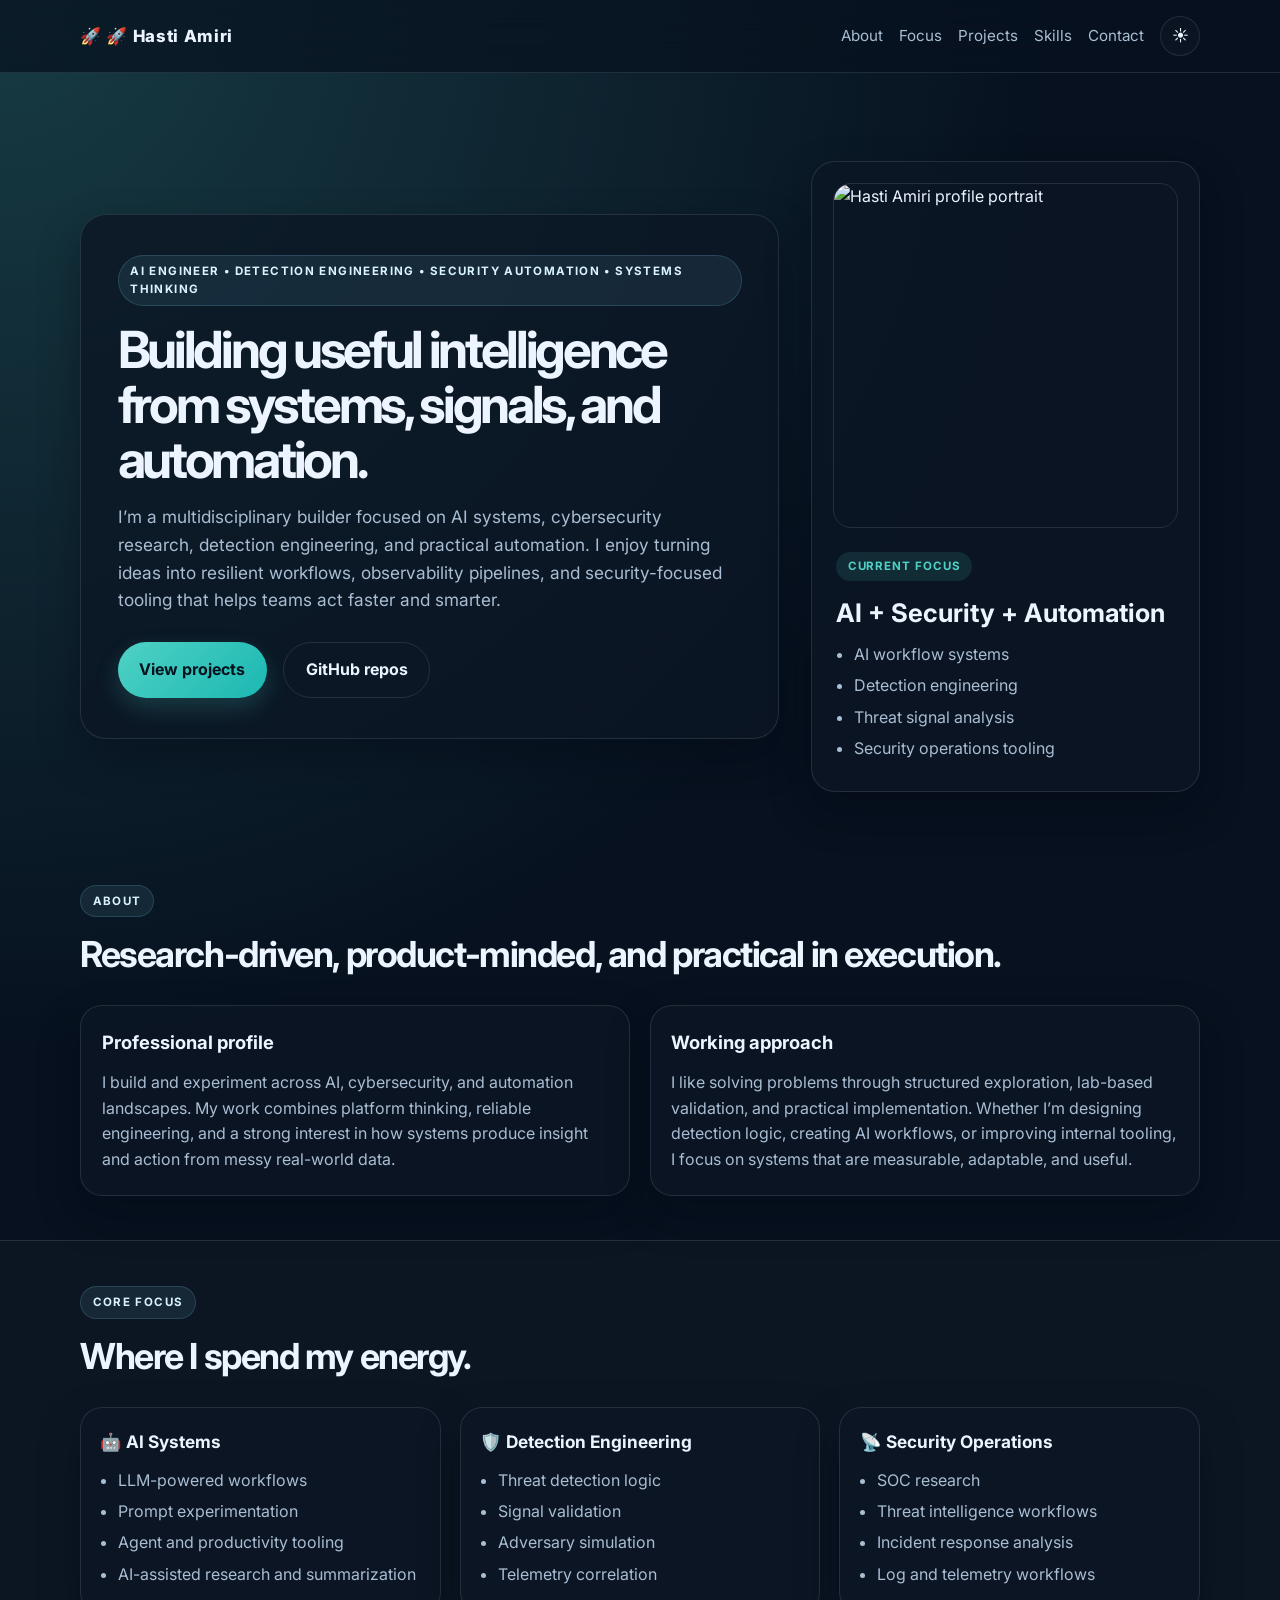
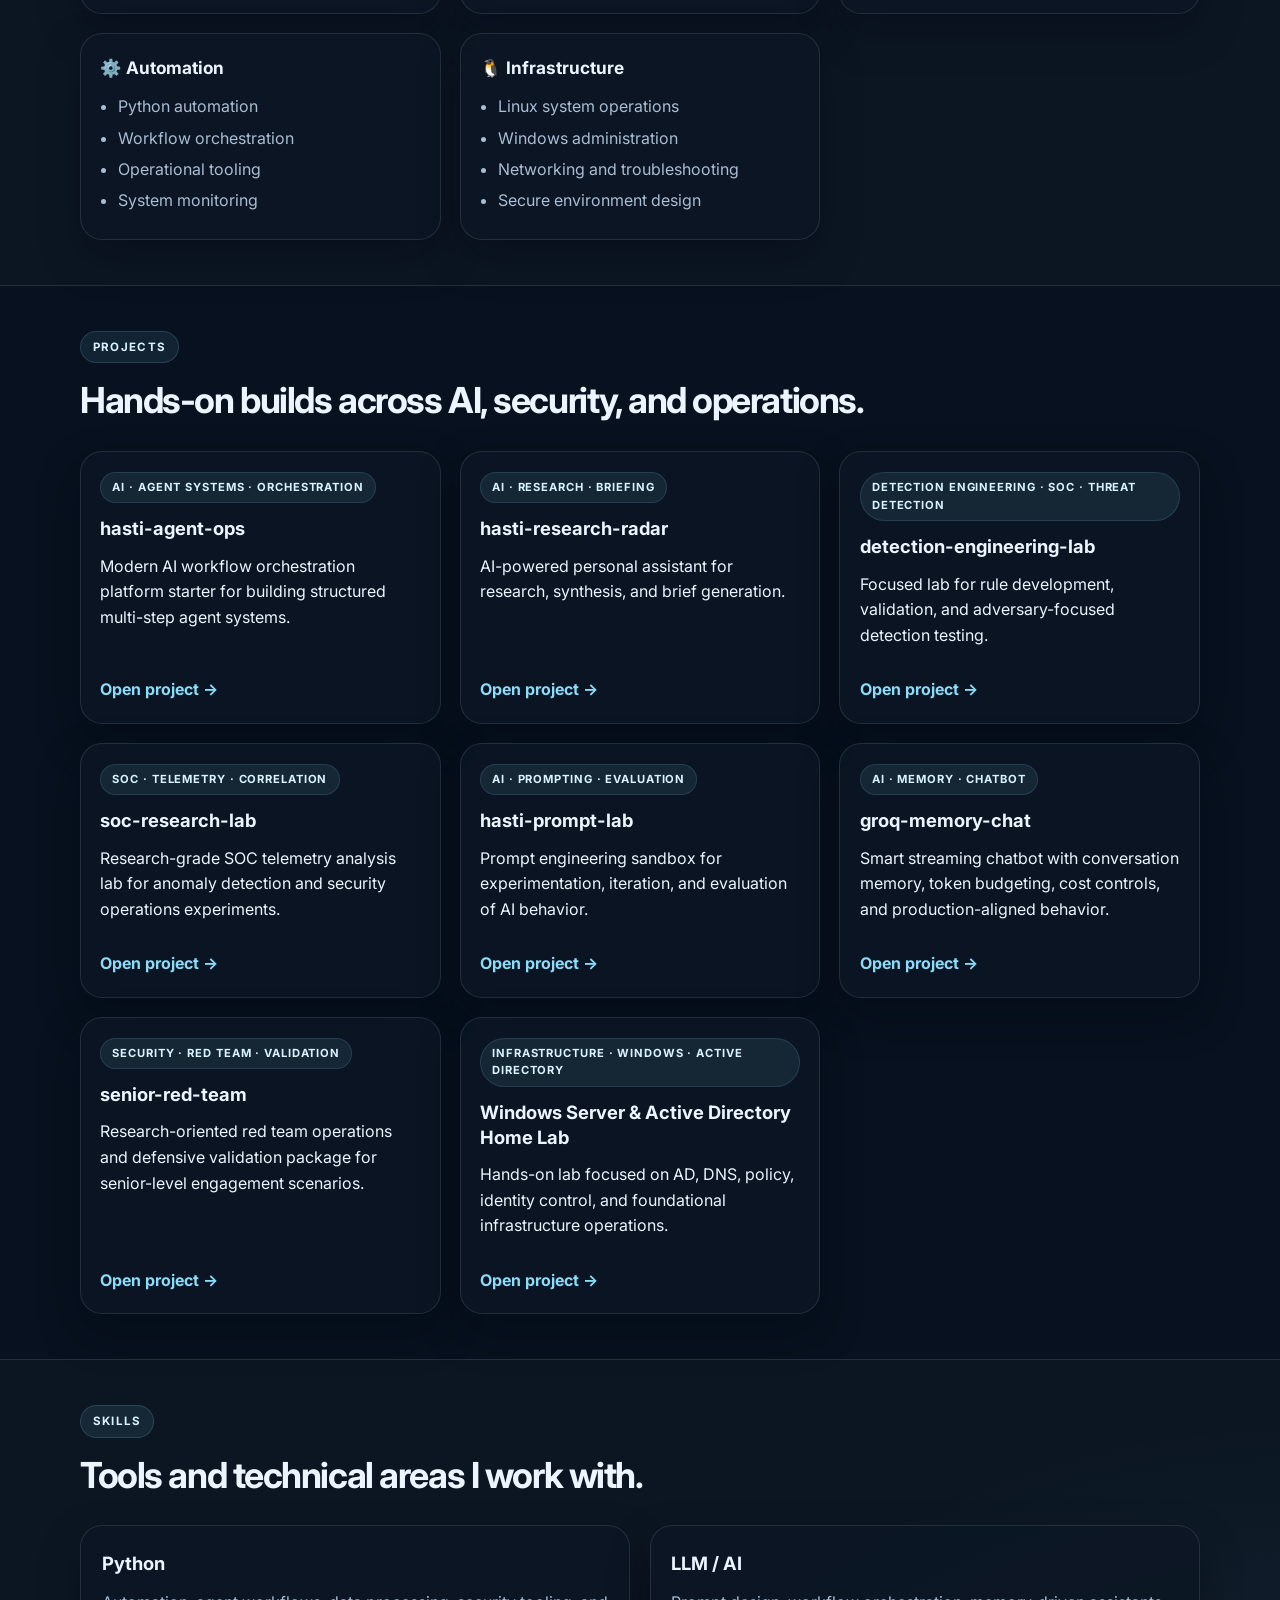
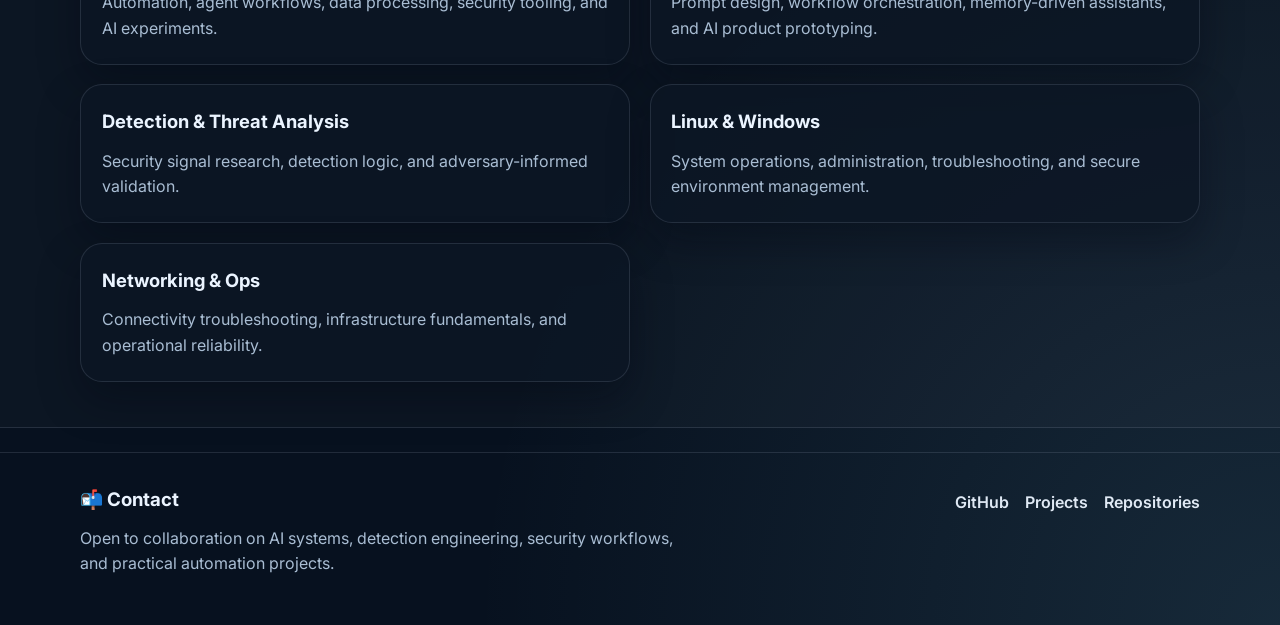
==== commit fe852487: "Update the portfolio homepage to reflect Hasti's new AI, security, and automation-focused bio and pr" ====
--- a/index.html
+++ b/index.html
@@ -3,10 +3,10 @@
   <head>
     <meta charset="UTF-8" />
     <meta name="viewport" content="width=device-width, initial-scale=1.0" />
-    <title>Hasti Amiri | IT Infrastructure Engineer</title>
+    <title>Hasti Amiri | AI Engineer & Security Builder</title>
     <meta
       name="description"
-      content="IT Infrastructure Engineer portfolio for Hasti Amiri focused on systems administration, networking, and security fundamentals."
+      content="Portfolio of Hasti Amiri, an AI engineer, security-focused builder, and automation specialist working across cybersecurity, detection engineering, and practical AI systems."
     />
     <link rel="preconnect" href="https://fonts.googleapis.com" />
     <link rel="preconnect" href="https://fonts.gstatic.com" crossorigin />
@@ -16,18 +16,17 @@
     />
     <link rel="stylesheet" href="styles.css" />
   </head>
-  <body class="theme-dark">
+  <body class="theme-light">
     <header class="site-header">
-      <nav class="container nav" aria-label="Main navigation">
-        <a class="brand" href="#top">Hasti Amiri</a>
+      <nav class="container nav">
+        <a class="brand" href="#top">🚀 Hasti Amiri</a>
         <div class="nav-links">
           <a href="#about">About</a>
-          <a href="#portfolio">Portfolio</a>
+          <a href="#focus">Focus</a>
+          <a href="#projects">Projects</a>
           <a href="#skills">Skills</a>
-          <a href="#career">Career</a>
-          <a href="#languages">Languages</a>
           <a href="#contact">Contact</a>
-          <button class="theme-toggle" type="button" aria-label="Toggle theme">☀️</button>
+          <button class="theme-toggle" type="button" aria-label="Toggle theme">🌙</button>
         </div>
       </nav>
     </header>
@@ -36,20 +35,20 @@
       <section class="hero">
         <div class="container hero-inner">
           <div class="hero-copy">
-            <span class="eyebrow">IT Infrastructure Engineer • Systems Administration • Networking • Security Fundamentals</span>
-            <h1>Learning by doing. Building reliable systems.</h1>
+            <span class="eyebrow">AI Engineer • Detection Engineering • Security Automation • Systems Thinking</span>
+            <h1>Building useful intelligence from systems, signals, and automation.</h1>
             <p>
-              IT professional focused on infrastructure operations, systems administration, networking,
-              automation, and secure technical support. I build reliable environments through hands-on
-              troubleshooting, lab-based learning, and clear technical documentation.
+              I’m a multidisciplinary builder focused on AI systems, cybersecurity research, detection engineering,
+              and practical automation. I enjoy turning ideas into resilient workflows, observability pipelines,
+              and security-focused tooling that helps teams act faster and smarter.
             </p>
             <div class="cta-row">
-              <a class="button primary" href="#portfolio">View portfolio</a>
-              <a class="button secondary" href="https://github.com/HASTIAMIRI5?tab=repositories" target="_blank" rel="noreferrer">Portfolio repositories</a>
-            </div>
-          </div>
-
-          <aside class="profile-card" aria-label="Profile card">
+              <a class="button primary" href="#projects">View projects</a>
+              <a class="button secondary" href="https://github.com/HASTIAMIRI5?tab=repositories" target="_blank" rel="noreferrer">GitHub repos</a>
+            </div>
+          </div>
+
+          <div class="profile-card">
             <div class="profile-image-wrap">
               <img
                 src="https://avatars.githubusercontent.com/u/150794955?v=4"
@@ -58,16 +57,16 @@
               />
             </div>
             <div class="profile-card-body">
-              <div class="status-tag">Career focus</div>
-              <h2>IT Infrastructure Engineer</h2>
-              <ul>
-                <li>Systems Administrator</li>
-                <li>Network &amp; Security Support</li>
-                <li>Infrastructure Operations</li>
-                <li>Automation &amp; Troubleshooting</li>
-              </ul>
-            </div>
-          </aside>
+              <div class="status-tag">Current focus</div>
+              <h2>AI + Security + Automation</h2>
+              <ul>
+                <li>AI workflow systems</li>
+                <li>Detection engineering</li>
+                <li>Threat signal analysis</li>
+                <li>Security operations tooling</li>
+              </ul>
+            </div>
+          </div>
         </div>
       </section>
 
@@ -75,204 +74,183 @@
         <div class="container">
           <div class="section-heading">
             <span class="kicker">About</span>
-            <h2>Infrastructure-focused and practical in every deployment.</h2>
+            <h2>Research-driven, product-minded, and practical in execution.</h2>
           </div>
           <div class="about-grid">
-            <article class="panel">
+            <div class="panel">
               <h3>Professional profile</h3>
               <p>
-                I work with the fundamentals that keep systems running smoothly: infrastructure setup,
-                user access, network troubleshooting, documentation, automation, and secure operations.
+                I build and experiment across AI, cybersecurity, and automation landscapes. My work combines platform thinking,
+                reliable engineering, and a strong interest in how systems produce insight and action from messy real-world data.
               </p>
-            </article>
-            <article class="panel">
-              <h3>Working principles</h3>
+            </div>
+            <div class="panel">
+              <h3>Working approach</h3>
               <p>
-                Reliable systems start with clean architecture, tested configuration, and repeatable
-                documentation. I focus on hands-on, lab-driven learning and practical problem solving.
+                I like solving problems through structured exploration, lab-based validation, and practical implementation.
+                Whether I’m designing detection logic, creating AI workflows, or improving internal tooling, I focus on systems
+                that are measurable, adaptable, and useful.
               </p>
-            </article>
-          </div>
-        </div>
-      </section>
-
-      <section id="portfolio" class="section alt">
-        <div class="container">
-          <div class="section-heading">
-            <span class="kicker">Portfolio</span>
-            <h2>Hands-on labs and practical projects.</h2>
+            </div>
+          </div>
+        </div>
+      </section>
+
+      <section id="focus" class="section alt">
+        <div class="container">
+          <div class="section-heading">
+            <span class="kicker">Core focus</span>
+            <h2>Where I spend my energy.</h2>
+          </div>
+
+          <div class="skills-grid">
+            <article class="panel skill-card">
+              <h3>🤖 AI Systems</h3>
+              <ul>
+                <li>LLM-powered workflows</li>
+                <li>Prompt experimentation</li>
+                <li>Agent and productivity tooling</li>
+                <li>AI-assisted research and summarization</li>
+              </ul>
+            </article>
+
+            <article class="panel skill-card">
+              <h3>🛡️ Detection Engineering</h3>
+              <ul>
+                <li>Threat detection logic</li>
+                <li>Signal validation</li>
+                <li>Adversary simulation</li>
+                <li>Telemetry correlation</li>
+              </ul>
+            </article>
+
+            <article class="panel skill-card">
+              <h3>📡 Security Operations</h3>
+              <ul>
+                <li>SOC research</li>
+                <li>Threat intelligence workflows</li>
+                <li>Incident response analysis</li>
+                <li>Log and telemetry workflows</li>
+              </ul>
+            </article>
+
+            <article class="panel skill-card">
+              <h3>⚙️ Automation</h3>
+              <ul>
+                <li>Python automation</li>
+                <li>Workflow orchestration</li>
+                <li>Operational tooling</li>
+                <li>System monitoring</li>
+              </ul>
+            </article>
+
+            <article class="panel skill-card">
+              <h3>🐧 Infrastructure</h3>
+              <ul>
+                <li>Linux system operations</li>
+                <li>Windows administration</li>
+                <li>Networking and troubleshooting</li>
+                <li>Secure environment design</li>
+              </ul>
+            </article>
+          </div>
+        </div>
+      </section>
+
+      <section id="projects" class="section">
+        <div class="container">
+          <div class="section-heading">
+            <span class="kicker">Projects</span>
+            <h2>Hands-on builds across AI, security, and operations.</h2>
           </div>
 
           <div class="project-grid">
             <article class="project-card">
-              <div class="project-meta">Windows Server · Active Directory · DNS</div>
+              <div class="project-meta">AI · Agent Systems · Orchestration</div>
+              <h3>hasti-agent-ops</h3>
+              <p>Modern AI workflow orchestration platform starter for building structured multi-step agent systems.</p>
+              <a href="https://github.com/HASTIAMIRI5/hasti-agent-ops" target="_blank" rel="noreferrer">Open project →</a>
+            </article>
+
+            <article class="project-card">
+              <div class="project-meta">AI · Research · Briefing</div>
+              <h3>hasti-research-radar</h3>
+              <p>AI-powered personal assistant for research, synthesis, and brief generation.</p>
+              <a href="https://github.com/HASTIAMIRI5/hasti-research-radar" target="_blank" rel="noreferrer">Open project →</a>
+            </article>
+
+            <article class="project-card">
+              <div class="project-meta">Detection Engineering · SOC · Threat Detection</div>
+              <h3>detection-engineering-lab</h3>
+              <p>Focused lab for rule development, validation, and adversary-focused detection testing.</p>
+              <a href="https://github.com/HASTIAMIRI5/detection-engineering-lab" target="_blank" rel="noreferrer">Open project →</a>
+            </article>
+
+            <article class="project-card">
+              <div class="project-meta">SOC · Telemetry · Correlation</div>
+              <h3>soc-research-lab</h3>
+              <p>Research-grade SOC telemetry analysis lab for anomaly detection and security operations experiments.</p>
+              <a href="https://github.com/HASTIAMIRI5/soc-research-lab" target="_blank" rel="noreferrer">Open project →</a>
+            </article>
+
+            <article class="project-card">
+              <div class="project-meta">AI · Prompting · Evaluation</div>
+              <h3>hasti-prompt-lab</h3>
+              <p>Prompt engineering sandbox for experimentation, iteration, and evaluation of AI behavior.</p>
+              <a href="https://github.com/HASTIAMIRI5/hasti-prompt-lab" target="_blank" rel="noreferrer">Open project →</a>
+            </article>
+
+            <article class="project-card">
+              <div class="project-meta">AI · Memory · Chatbot</div>
+              <h3>groq-memory-chat</h3>
+              <p>Smart streaming chatbot with conversation memory, token budgeting, cost controls, and production-aligned behavior.</p>
+              <a href="https://github.com/HASTIAMIRI5/groq-memory-chat" target="_blank" rel="noreferrer">Open project →</a>
+            </article>
+
+            <article class="project-card">
+              <div class="project-meta">Security · Red Team · Validation</div>
+              <h3>senior-red-team</h3>
+              <p>Research-oriented red team operations and defensive validation package for senior-level engagement scenarios.</p>
+              <a href="https://github.com/HASTIAMIRI5/senior-red-team" target="_blank" rel="noreferrer">Open project →</a>
+            </article>
+
+            <article class="project-card">
+              <div class="project-meta">Infrastructure · Windows · Active Directory</div>
               <h3>Windows Server &amp; Active Directory Home Lab</h3>
+              <p>Hands-on lab focused on AD, DNS, policy, identity control, and foundational infrastructure operations.</p>
               <a href="https://github.com/HASTIAMIRI5/Windows-Server-Active-Directory-Home-Lab" target="_blank" rel="noreferrer">Open project →</a>
             </article>
-
-            <article class="project-card">
-              <div class="project-meta">Linux · System Administration · Security</div>
-              <h3>Linux Server Administration Lab</h3>
-              <a href="https://github.com/HASTIAMIRI5/linux-server-administration-lab" target="_blank" rel="noreferrer">Open project →</a>
-            </article>
-
-            <article class="project-card">
-              <div class="project-meta">Networking · Troubleshooting · Diagnostics</div>
-              <h3>Network Troubleshooting Lab</h3>
-              <a href="https://github.com/HASTIAMIRI5/Network-Troubleshooting-Lab" target="_blank" rel="noreferrer">Open project →</a>
-            </article>
-
-            <article class="project-card">
-              <div class="project-meta">PowerShell · Administration · Automation</div>
-              <h3>PowerShell Administration Toolkit</h3>
-              <a href="https://github.com/HASTIAMIRI5/PowerShell-Administration-Toolkit" target="_blank" rel="noreferrer">Open project →</a>
-            </article>
-
-            <article class="project-card">
-              <div class="project-meta">Monitoring · Logs · Troubleshooting</div>
-              <h3>Infrastructure Monitoring &amp; Log Analysis</h3>
-              <a href="https://github.com/HASTIAMIRI5/Infrastructure-Monitoring-Log-Analysis" target="_blank" rel="noreferrer">Open project →</a>
-            </article>
-
-            <article class="project-card">
-              <div class="project-meta">Backup · Recovery · DR</div>
-              <h3>Backup &amp; Disaster Recovery Lab</h3>
-              <a href="https://github.com/HASTIAMIRI5/Backup-Disaster-Recovery-Lab" target="_blank" rel="noreferrer">Open project →</a>
-            </article>
-
-            <article class="project-card">
-              <div class="project-meta">AI · Chatbot · Memory</div>
-              <h3>groq-memory-chat</h3>
-              <a href="https://github.com/HASTIAMIRI5/groq-memory-chat" target="_blank" rel="noreferrer">Open project →</a>
-            </article>
-
-            <article class="project-card">
-              <div class="project-meta">GitHub Pages · Portfolio</div>
-              <h3>GitHub Pages Portfolio</h3>
-              <a href="https://github.com/HASTIAMIRI5/HASTIAMIRI5.github.io" target="_blank" rel="noreferrer">Open project →</a>
-            </article>
-          </div>
-        </div>
-      </section>
-
-      <section id="skills" class="section">
-        <div class="container">
-          <div class="section-heading">
-            <span class="kicker">Core skills</span>
-            <h2>Core skills and technical focus areas.</h2>
-          </div>
-
-          <div class="skills-grid">
-            <article class="panel skill-card">
-              <h3>🖥️ Windows Server</h3>
-              <ul>
-                <li>Windows Server Administration</li>
-                <li>Active Directory</li>
-                <li>DNS and DHCP</li>
-                <li>Group Policy and Access Control</li>
-              </ul>
-            </article>
-
-            <article class="panel skill-card">
-              <h3>⚙️ Automation</h3>
-              <ul>
-                <li>PowerShell</li>
-                <li>Bash scripting</li>
-                <li>Task automation</li>
-                <li>Operational workflows</li>
-              </ul>
-            </article>
-
-            <article class="panel skill-card">
-              <h3>🌐 Networking</h3>
-              <ul>
-                <li>DNS, DHCP, and troubleshooting</li>
-                <li>TCP/IP fundamentals</li>
-                <li>Connectivity analysis</li>
-                <li>Packet-level concepts</li>
-              </ul>
-            </article>
-
-            <article class="panel skill-card">
-              <h3>🔐 Security</h3>
-              <ul>
-                <li>Security fundamentals</li>
-                <li>Access control</li>
-                <li>Hardening principles</li>
-                <li>Monitoring and log review</li>
-              </ul>
-            </article>
-
-            <article class="panel skill-card">
-              <h3>🐧 Linux</h3>
-              <ul>
-                <li>Linux system administration</li>
-                <li>SSH and service management</li>
-                <li>Permissions and logs</li>
-                <li>Monitoring and troubleshooting</li>
-              </ul>
-            </article>
-          </div>
-        </div>
-      </section>
-
-      <section id="career" class="section alt">
-        <div class="container">
-          <div class="section-heading">
-            <span class="kicker">Career focus</span>
-            <h2>Target roles and technical direction.</h2>
-          </div>
-
-          <div class="career-grid">
-            <div class="panel"><h3>IT Infrastructure Engineer</h3></div>
-            <div class="panel"><h3>Systems Administrator</h3></div>
-            <div class="panel"><h3>Network &amp; Security Support</h3></div>
-            <div class="panel"><h3>Infrastructure Operations</h3></div>
-            <div class="panel"><h3>Automation &amp; Troubleshooting</h3></div>
-          </div>
-        </div>
-      </section>
-
-      <section id="languages" class="section">
-        <div class="container">
-          <div class="section-heading">
-            <span class="kicker">Languages</span>
-            <h2>Communication and technical working languages.</h2>
-          </div>
-
-          <div class="language-box panel">
-            <p>English C1+ | German A1</p>
-          </div>
-        </div>
-      </section>
-
-      <section class="section alt">
-        <div class="container">
-          <div class="section-heading">
-            <span class="kicker">Project standards</span>
-            <h2>Every project follows a practical and reliable pattern.</h2>
+          </div>
+        </div>
+      </section>
+
+      <section id="skills" class="section alt">
+        <div class="container">
+          <div class="section-heading">
+            <span class="kicker">Skills</span>
+            <h2>Tools and technical areas I work with.</h2>
           </div>
 
           <div class="standards-grid">
             <div class="panel standard-item">
-              <h3>🏗️ Architecture</h3>
-              <p>Clear system design and structure.</p>
-            </div>
-            <div class="panel standard-item">
-              <h3>📝 Documentation</h3>
-              <p>Repeatable setup and solid operational notes.</p>
-            </div>
-            <div class="panel standard-item">
-              <h3>🧪 Validation</h3>
-              <p>Testing and real-world verification.</p>
-            </div>
-            <div class="panel standard-item">
-              <h3>🔎 Troubleshooting</h3>
-              <p>Structured diagnosis and resolution.</p>
-            </div>
-            <div class="panel standard-item">
-              <h3>📦 Security</h3>
-              <p>Safe and resilient implementation.</p>
+              <h3>Python</h3>
+              <p>Automation, agent workflows, data processing, security tooling, and AI experiments.</p>
+            </div>
+            <div class="panel standard-item">
+              <h3>LLM / AI</h3>
+              <p>Prompt design, workflow orchestration, memory-driven assistants, and AI product prototyping.</p>
+            </div>
+            <div class="panel standard-item">
+              <h3>Detection &amp; Threat Analysis</h3>
+              <p>Security signal research, detection logic, and adversary-informed validation.</p>
+            </div>
+            <div class="panel standard-item">
+              <h3>Linux &amp; Windows</h3>
+              <p>System operations, administration, troubleshooting, and secure environment management.</p>
+            </div>
+            <div class="panel standard-item">
+              <h3>Networking &amp; Ops</h3>
+              <p>Connectivity troubleshooting, infrastructure fundamentals, and operational reliability.</p>
             </div>
           </div>
         </div>
@@ -284,14 +262,13 @@
         <div>
           <h3>📬 Contact</h3>
           <p>
-            If you would like to connect about IT infrastructure, systems administration, networking,
-            or learning opportunities, feel free to reach out.
+            Open to collaboration on AI systems, detection engineering, security workflows, and practical automation projects.
           </p>
         </div>
         <div class="footer-links">
-          <a href="https://www.linkedin.com/in/your-profile" target="_blank" rel="noreferrer">LinkedIn</a>
-          <a href="mailto:your.email@example.com">Email</a>
           <a href="https://github.com/HASTIAMIRI5" target="_blank" rel="noreferrer">GitHub</a>
+          <a href="#projects">Projects</a>
+          <a href="https://github.com/HASTIAMIRI5?tab=repositories" target="_blank" rel="noreferrer">Repositories</a>
         </div>
       </div>
     </footer>
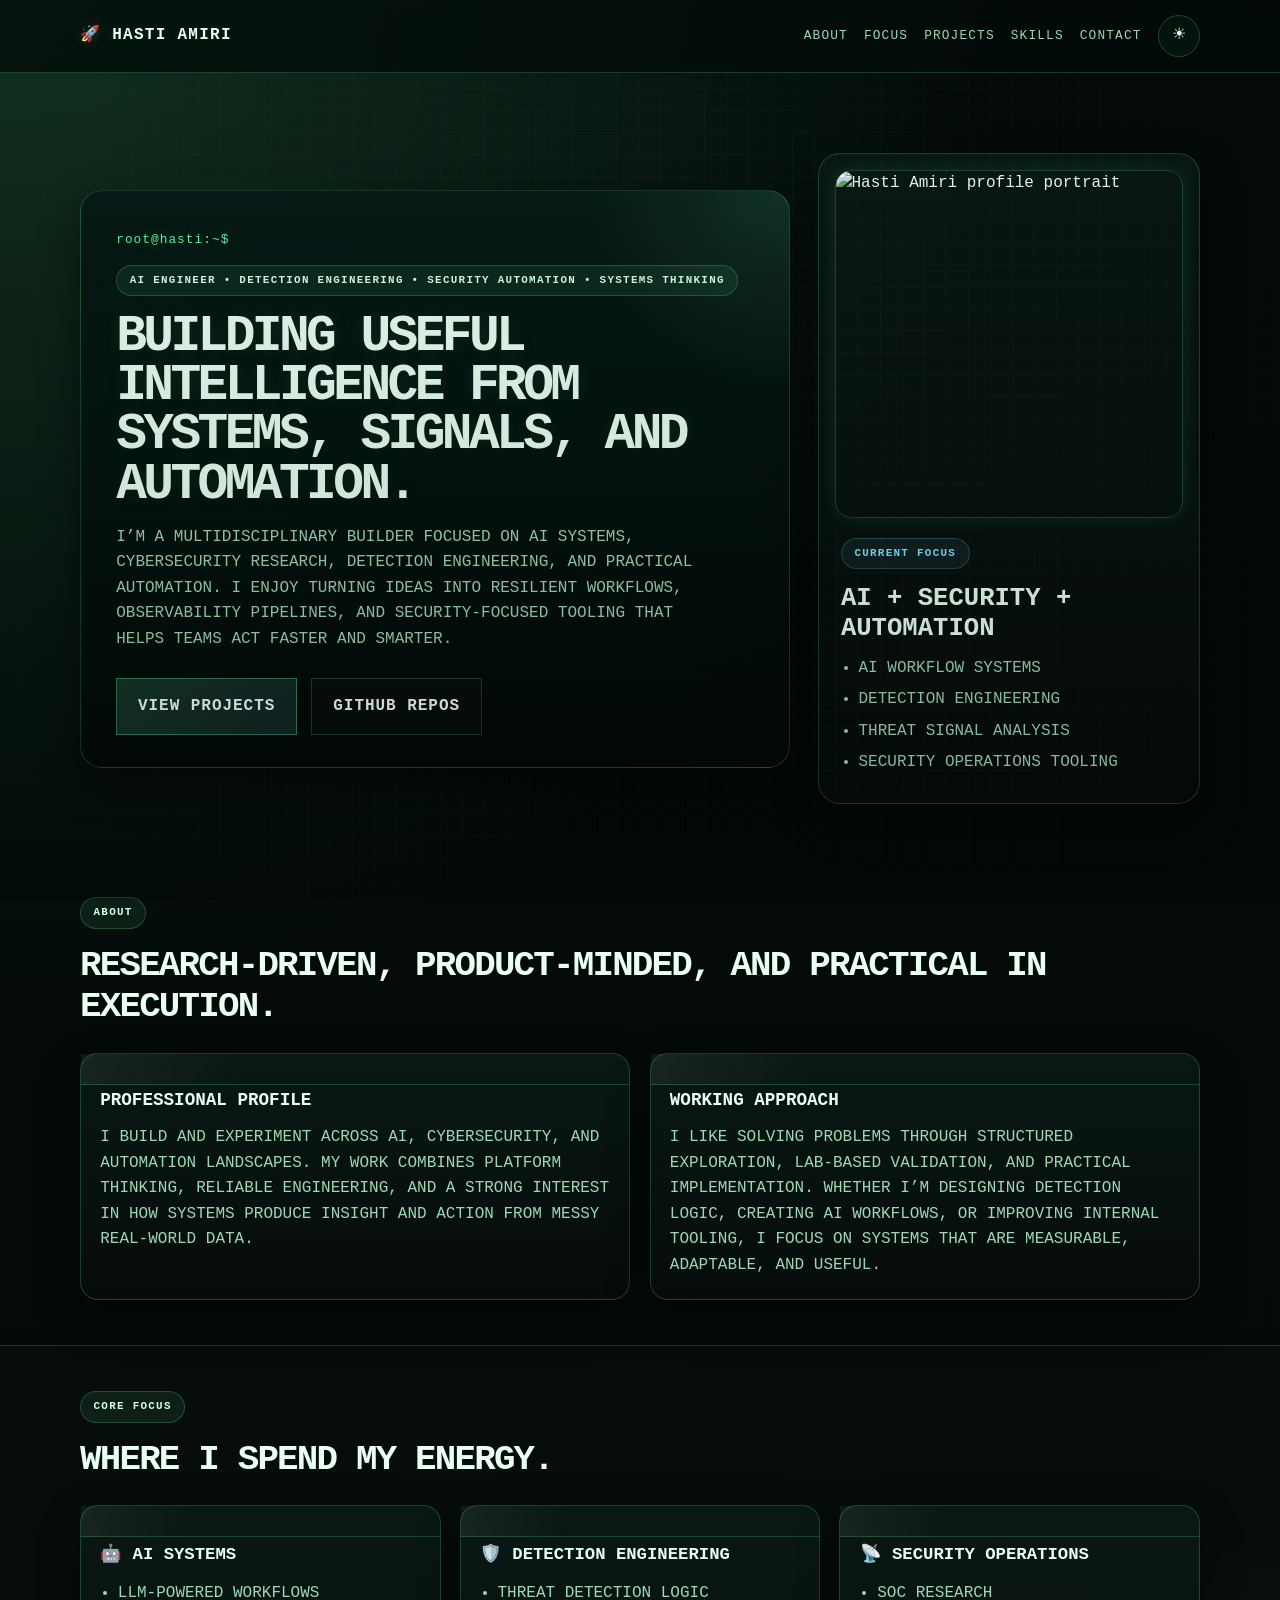
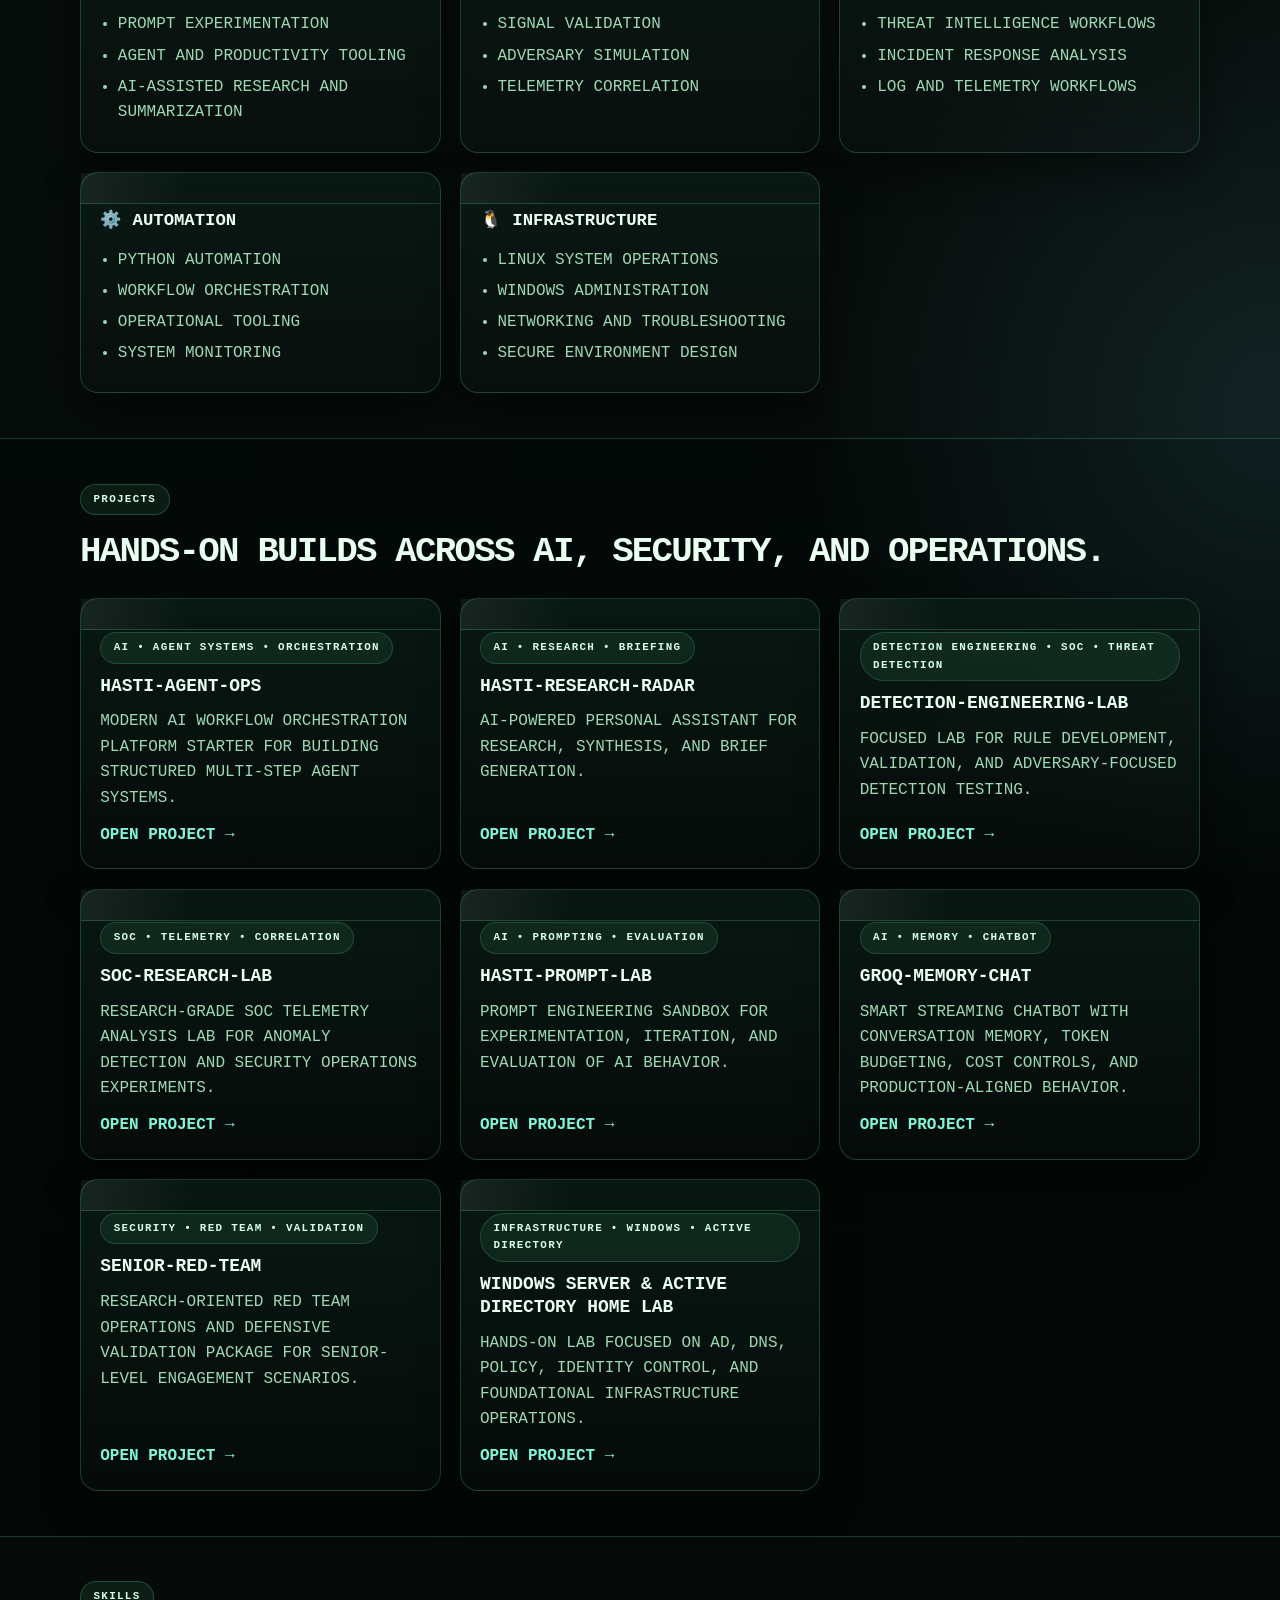
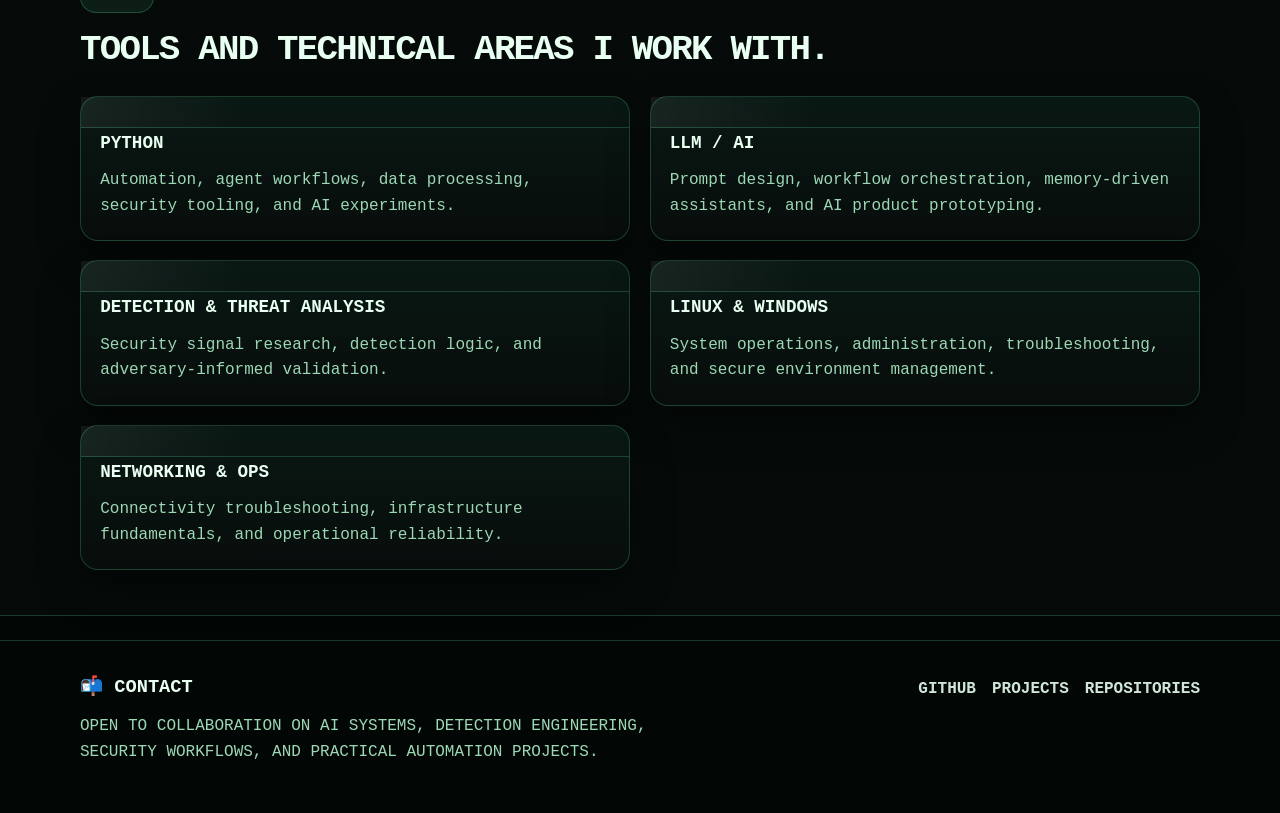
==== commit 1958b47f: "Apply uppercase title styling across the portfolio and project names to match the requested hacker-t" ====
--- a/index.html
+++ b/index.html
@@ -3,7 +3,7 @@
   <head>
     <meta charset="UTF-8" />
     <meta name="viewport" content="width=device-width, initial-scale=1.0" />
-    <title>Hasti Amiri | AI Engineer & Security Builder</title>
+    <title>HASTI AMIRI | AI ENGINEER & SECURITY BUILDER</title>
     <meta
       name="description"
       content="Portfolio of Hasti Amiri, an AI engineer, security-focused builder, and automation specialist working across cybersecurity, detection engineering, and practical AI systems."
@@ -19,13 +19,13 @@
   <body class="theme-light">
     <header class="site-header">
       <nav class="container nav">
-        <a class="brand" href="#top">🚀 Hasti Amiri</a>
+        <a class="brand" href="#top">🚀 HASTI AMIRI</a>
         <div class="nav-links">
-          <a href="#about">About</a>
-          <a href="#focus">Focus</a>
-          <a href="#projects">Projects</a>
-          <a href="#skills">Skills</a>
-          <a href="#contact">Contact</a>
+          <a href="#about">ABOUT</a>
+          <a href="#focus">FOCUS</a>
+          <a href="#projects">PROJECTS</a>
+          <a href="#skills">SKILLS</a>
+          <a href="#contact">CONTACT</a>
           <button class="theme-toggle" type="button" aria-label="Toggle theme">🌙</button>
         </div>
       </nav>
@@ -35,16 +35,16 @@
       <section class="hero">
         <div class="container hero-inner">
           <div class="hero-copy">
-            <span class="eyebrow">AI Engineer • Detection Engineering • Security Automation • Systems Thinking</span>
-            <h1>Building useful intelligence from systems, signals, and automation.</h1>
+            <span class="eyebrow">AI ENGINEER • DETECTION ENGINEERING • SECURITY AUTOMATION • SYSTEMS THINKING</span>
+            <h1>BUILDING USEFUL INTELLIGENCE FROM SYSTEMS, SIGNALS, AND AUTOMATION.</h1>
             <p>
-              I’m a multidisciplinary builder focused on AI systems, cybersecurity research, detection engineering,
-              and practical automation. I enjoy turning ideas into resilient workflows, observability pipelines,
-              and security-focused tooling that helps teams act faster and smarter.
+              I’M A MULTIDISCIPLINARY BUILDER FOCUSED ON AI SYSTEMS, CYBERSECURITY RESEARCH, DETECTION ENGINEERING,
+              AND PRACTICAL AUTOMATION. I ENJOY TURNING IDEAS INTO RESILIENT WORKFLOWS, OBSERVABILITY PIPELINES,
+              AND SECURITY-FOCUSED TOOLING THAT HELPS TEAMS ACT FASTER AND SMARTER.
             </p>
             <div class="cta-row">
-              <a class="button primary" href="#projects">View projects</a>
-              <a class="button secondary" href="https://github.com/HASTIAMIRI5?tab=repositories" target="_blank" rel="noreferrer">GitHub repos</a>
+              <a class="button primary" href="#projects">VIEW PROJECTS</a>
+              <a class="button secondary" href="https://github.com/HASTIAMIRI5?tab=repositories" target="_blank" rel="noreferrer">GITHUB REPOS</a>
             </div>
           </div>
 
@@ -57,13 +57,13 @@
               />
             </div>
             <div class="profile-card-body">
-              <div class="status-tag">Current focus</div>
-              <h2>AI + Security + Automation</h2>
-              <ul>
-                <li>AI workflow systems</li>
-                <li>Detection engineering</li>
-                <li>Threat signal analysis</li>
-                <li>Security operations tooling</li>
+              <div class="status-tag">CURRENT FOCUS</div>
+              <h2>AI + SECURITY + AUTOMATION</h2>
+              <ul>
+                <li>AI WORKFLOW SYSTEMS</li>
+                <li>DETECTION ENGINEERING</li>
+                <li>THREAT SIGNAL ANALYSIS</li>
+                <li>SECURITY OPERATIONS TOOLING</li>
               </ul>
             </div>
           </div>
@@ -73,23 +73,23 @@
       <section id="about" class="section">
         <div class="container">
           <div class="section-heading">
-            <span class="kicker">About</span>
-            <h2>Research-driven, product-minded, and practical in execution.</h2>
+            <span class="kicker">ABOUT</span>
+            <h2>RESEARCH-DRIVEN, PRODUCT-MINDED, AND PRACTICAL IN EXECUTION.</h2>
           </div>
           <div class="about-grid">
             <div class="panel">
-              <h3>Professional profile</h3>
+              <h3>PROFESSIONAL PROFILE</h3>
               <p>
-                I build and experiment across AI, cybersecurity, and automation landscapes. My work combines platform thinking,
-                reliable engineering, and a strong interest in how systems produce insight and action from messy real-world data.
+                I BUILD AND EXPERIMENT ACROSS AI, CYBERSECURITY, AND AUTOMATION LANDSCAPES. MY WORK COMBINES PLATFORM THINKING,
+                RELIABLE ENGINEERING, AND A STRONG INTEREST IN HOW SYSTEMS PRODUCE INSIGHT AND ACTION FROM MESSY REAL-WORLD DATA.
               </p>
             </div>
             <div class="panel">
-              <h3>Working approach</h3>
+              <h3>WORKING APPROACH</h3>
               <p>
-                I like solving problems through structured exploration, lab-based validation, and practical implementation.
-                Whether I’m designing detection logic, creating AI workflows, or improving internal tooling, I focus on systems
-                that are measurable, adaptable, and useful.
+                I LIKE SOLVING PROBLEMS THROUGH STRUCTURED EXPLORATION, LAB-BASED VALIDATION, AND PRACTICAL IMPLEMENTATION.
+                WHETHER I’M DESIGNING DETECTION LOGIC, CREATING AI WORKFLOWS, OR IMPROVING INTERNAL TOOLING, I FOCUS ON SYSTEMS
+                THAT ARE MEASURABLE, ADAPTABLE, AND USEFUL.
               </p>
             </div>
           </div>
@@ -99,58 +99,58 @@
       <section id="focus" class="section alt">
         <div class="container">
           <div class="section-heading">
-            <span class="kicker">Core focus</span>
-            <h2>Where I spend my energy.</h2>
+            <span class="kicker">CORE FOCUS</span>
+            <h2>WHERE I SPEND MY ENERGY.</h2>
           </div>
 
           <div class="skills-grid">
             <article class="panel skill-card">
-              <h3>🤖 AI Systems</h3>
-              <ul>
-                <li>LLM-powered workflows</li>
-                <li>Prompt experimentation</li>
-                <li>Agent and productivity tooling</li>
-                <li>AI-assisted research and summarization</li>
-              </ul>
-            </article>
-
-            <article class="panel skill-card">
-              <h3>🛡️ Detection Engineering</h3>
-              <ul>
-                <li>Threat detection logic</li>
-                <li>Signal validation</li>
-                <li>Adversary simulation</li>
-                <li>Telemetry correlation</li>
-              </ul>
-            </article>
-
-            <article class="panel skill-card">
-              <h3>📡 Security Operations</h3>
-              <ul>
-                <li>SOC research</li>
-                <li>Threat intelligence workflows</li>
-                <li>Incident response analysis</li>
-                <li>Log and telemetry workflows</li>
-              </ul>
-            </article>
-
-            <article class="panel skill-card">
-              <h3>⚙️ Automation</h3>
-              <ul>
-                <li>Python automation</li>
-                <li>Workflow orchestration</li>
-                <li>Operational tooling</li>
-                <li>System monitoring</li>
-              </ul>
-            </article>
-
-            <article class="panel skill-card">
-              <h3>🐧 Infrastructure</h3>
-              <ul>
-                <li>Linux system operations</li>
-                <li>Windows administration</li>
-                <li>Networking and troubleshooting</li>
-                <li>Secure environment design</li>
+              <h3>🤖 AI SYSTEMS</h3>
+              <ul>
+                <li>LLM-POWERED WORKFLOWS</li>
+                <li>PROMPT EXPERIMENTATION</li>
+                <li>AGENT AND PRODUCTIVITY TOOLING</li>
+                <li>AI-ASSISTED RESEARCH AND SUMMARIZATION</li>
+              </ul>
+            </article>
+
+            <article class="panel skill-card">
+              <h3>🛡️ DETECTION ENGINEERING</h3>
+              <ul>
+                <li>THREAT DETECTION LOGIC</li>
+                <li>SIGNAL VALIDATION</li>
+                <li>ADVERSARY SIMULATION</li>
+                <li>TELEMETRY CORRELATION</li>
+              </ul>
+            </article>
+
+            <article class="panel skill-card">
+              <h3>📡 SECURITY OPERATIONS</h3>
+              <ul>
+                <li>SOC RESEARCH</li>
+                <li>THREAT INTELLIGENCE WORKFLOWS</li>
+                <li>INCIDENT RESPONSE ANALYSIS</li>
+                <li>LOG AND TELEMETRY WORKFLOWS</li>
+              </ul>
+            </article>
+
+            <article class="panel skill-card">
+              <h3>⚙️ AUTOMATION</h3>
+              <ul>
+                <li>PYTHON AUTOMATION</li>
+                <li>WORKFLOW ORCHESTRATION</li>
+                <li>OPERATIONAL TOOLING</li>
+                <li>SYSTEM MONITORING</li>
+              </ul>
+            </article>
+
+            <article class="panel skill-card">
+              <h3>🐧 INFRASTRUCTURE</h3>
+              <ul>
+                <li>LINUX SYSTEM OPERATIONS</li>
+                <li>WINDOWS ADMINISTRATION</li>
+                <li>NETWORKING AND TROUBLESHOOTING</li>
+                <li>SECURE ENVIRONMENT DESIGN</li>
               </ul>
             </article>
           </div>
@@ -160,65 +160,65 @@
       <section id="projects" class="section">
         <div class="container">
           <div class="section-heading">
-            <span class="kicker">Projects</span>
-            <h2>Hands-on builds across AI, security, and operations.</h2>
+            <span class="kicker">PROJECTS</span>
+            <h2>HANDS-ON BUILDS ACROSS AI, SECURITY, AND OPERATIONS.</h2>
           </div>
 
           <div class="project-grid">
             <article class="project-card">
-              <div class="project-meta">AI · Agent Systems · Orchestration</div>
-              <h3>hasti-agent-ops</h3>
-              <p>Modern AI workflow orchestration platform starter for building structured multi-step agent systems.</p>
-              <a href="https://github.com/HASTIAMIRI5/hasti-agent-ops" target="_blank" rel="noreferrer">Open project →</a>
-            </article>
-
-            <article class="project-card">
-              <div class="project-meta">AI · Research · Briefing</div>
-              <h3>hasti-research-radar</h3>
-              <p>AI-powered personal assistant for research, synthesis, and brief generation.</p>
-              <a href="https://github.com/HASTIAMIRI5/hasti-research-radar" target="_blank" rel="noreferrer">Open project →</a>
-            </article>
-
-            <article class="project-card">
-              <div class="project-meta">Detection Engineering · SOC · Threat Detection</div>
-              <h3>detection-engineering-lab</h3>
-              <p>Focused lab for rule development, validation, and adversary-focused detection testing.</p>
-              <a href="https://github.com/HASTIAMIRI5/detection-engineering-lab" target="_blank" rel="noreferrer">Open project →</a>
-            </article>
-
-            <article class="project-card">
-              <div class="project-meta">SOC · Telemetry · Correlation</div>
-              <h3>soc-research-lab</h3>
-              <p>Research-grade SOC telemetry analysis lab for anomaly detection and security operations experiments.</p>
-              <a href="https://github.com/HASTIAMIRI5/soc-research-lab" target="_blank" rel="noreferrer">Open project →</a>
-            </article>
-
-            <article class="project-card">
-              <div class="project-meta">AI · Prompting · Evaluation</div>
-              <h3>hasti-prompt-lab</h3>
-              <p>Prompt engineering sandbox for experimentation, iteration, and evaluation of AI behavior.</p>
-              <a href="https://github.com/HASTIAMIRI5/hasti-prompt-lab" target="_blank" rel="noreferrer">Open project →</a>
-            </article>
-
-            <article class="project-card">
-              <div class="project-meta">AI · Memory · Chatbot</div>
-              <h3>groq-memory-chat</h3>
-              <p>Smart streaming chatbot with conversation memory, token budgeting, cost controls, and production-aligned behavior.</p>
-              <a href="https://github.com/HASTIAMIRI5/groq-memory-chat" target="_blank" rel="noreferrer">Open project →</a>
-            </article>
-
-            <article class="project-card">
-              <div class="project-meta">Security · Red Team · Validation</div>
-              <h3>senior-red-team</h3>
-              <p>Research-oriented red team operations and defensive validation package for senior-level engagement scenarios.</p>
-              <a href="https://github.com/HASTIAMIRI5/senior-red-team" target="_blank" rel="noreferrer">Open project →</a>
-            </article>
-
-            <article class="project-card">
-              <div class="project-meta">Infrastructure · Windows · Active Directory</div>
-              <h3>Windows Server &amp; Active Directory Home Lab</h3>
-              <p>Hands-on lab focused on AD, DNS, policy, identity control, and foundational infrastructure operations.</p>
-              <a href="https://github.com/HASTIAMIRI5/Windows-Server-Active-Directory-Home-Lab" target="_blank" rel="noreferrer">Open project →</a>
+              <div class="project-meta">AI • AGENT SYSTEMS • ORCHESTRATION</div>
+              <h3>HASTI-AGENT-OPS</h3>
+              <p>MODERN AI WORKFLOW ORCHESTRATION PLATFORM STARTER FOR BUILDING STRUCTURED MULTI-STEP AGENT SYSTEMS.</p>
+              <a href="https://github.com/HASTIAMIRI5/hasti-agent-ops" target="_blank" rel="noreferrer">OPEN PROJECT →</a>
+            </article>
+
+            <article class="project-card">
+              <div class="project-meta">AI • RESEARCH • BRIEFING</div>
+              <h3>HASTI-RESEARCH-RADAR</h3>
+              <p>AI-POWERED PERSONAL ASSISTANT FOR RESEARCH, SYNTHESIS, AND BRIEF GENERATION.</p>
+              <a href="https://github.com/HASTIAMIRI5/hasti-research-radar" target="_blank" rel="noreferrer">OPEN PROJECT →</a>
+            </article>
+
+            <article class="project-card">
+              <div class="project-meta">DETECTION ENGINEERING • SOC • THREAT DETECTION</div>
+              <h3>DETECTION-ENGINEERING-LAB</h3>
+              <p>FOCUSED LAB FOR RULE DEVELOPMENT, VALIDATION, AND ADVERSARY-FOCUSED DETECTION TESTING.</p>
+              <a href="https://github.com/HASTIAMIRI5/detection-engineering-lab" target="_blank" rel="noreferrer">OPEN PROJECT →</a>
+            </article>
+
+            <article class="project-card">
+              <div class="project-meta">SOC • TELEMETRY • CORRELATION</div>
+              <h3>SOC-RESEARCH-LAB</h3>
+              <p>RESEARCH-GRADE SOC TELEMETRY ANALYSIS LAB FOR ANOMALY DETECTION AND SECURITY OPERATIONS EXPERIMENTS.</p>
+              <a href="https://github.com/HASTIAMIRI5/soc-research-lab" target="_blank" rel="noreferrer">OPEN PROJECT →</a>
+            </article>
+
+            <article class="project-card">
+              <div class="project-meta">AI • PROMPTING • EVALUATION</div>
+              <h3>HASTI-PROMPT-LAB</h3>
+              <p>PROMPT ENGINEERING SANDBOX FOR EXPERIMENTATION, ITERATION, AND EVALUATION OF AI BEHAVIOR.</p>
+              <a href="https://github.com/HASTIAMIRI5/hasti-prompt-lab" target="_blank" rel="noreferrer">OPEN PROJECT →</a>
+            </article>
+
+            <article class="project-card">
+              <div class="project-meta">AI • MEMORY • CHATBOT</div>
+              <h3>GROQ-MEMORY-CHAT</h3>
+              <p>SMART STREAMING CHATBOT WITH CONVERSATION MEMORY, TOKEN BUDGETING, COST CONTROLS, AND PRODUCTION-ALIGNED BEHAVIOR.</p>
+              <a href="https://github.com/HASTIAMIRI5/groq-memory-chat" target="_blank" rel="noreferrer">OPEN PROJECT →</a>
+            </article>
+
+            <article class="project-card">
+              <div class="project-meta">SECURITY • RED TEAM • VALIDATION</div>
+              <h3>SENIOR-RED-TEAM</h3>
+              <p>RESEARCH-ORIENTED RED TEAM OPERATIONS AND DEFENSIVE VALIDATION PACKAGE FOR SENIOR-LEVEL ENGAGEMENT SCENARIOS.</p>
+              <a href="https://github.com/HASTIAMIRI5/senior-red-team" target="_blank" rel="noreferrer">OPEN PROJECT →</a>
+            </article>
+
+            <article class="project-card">
+              <div class="project-meta">INFRASTRUCTURE • WINDOWS • ACTIVE DIRECTORY</div>
+              <h3>WINDOWS SERVER &amp; ACTIVE DIRECTORY HOME LAB</h3>
+              <p>HANDS-ON LAB FOCUSED ON AD, DNS, POLICY, IDENTITY CONTROL, AND FOUNDATIONAL INFRASTRUCTURE OPERATIONS.</p>
+              <a href="https://github.com/HASTIAMIRI5/Windows-Server-Active-Directory-Home-Lab" target="_blank" rel="noreferrer">OPEN PROJECT →</a>
             </article>
           </div>
         </div>
@@ -227,13 +227,13 @@
       <section id="skills" class="section alt">
         <div class="container">
           <div class="section-heading">
-            <span class="kicker">Skills</span>
-            <h2>Tools and technical areas I work with.</h2>
+            <span class="kicker">SKILLS</span>
+            <h2>TOOLS AND TECHNICAL AREAS I WORK WITH.</h2>
           </div>
 
           <div class="standards-grid">
             <div class="panel standard-item">
-              <h3>Python</h3>
+              <h3>PYTHON</h3>
               <p>Automation, agent workflows, data processing, security tooling, and AI experiments.</p>
             </div>
             <div class="panel standard-item">
@@ -241,15 +241,15 @@
               <p>Prompt design, workflow orchestration, memory-driven assistants, and AI product prototyping.</p>
             </div>
             <div class="panel standard-item">
-              <h3>Detection &amp; Threat Analysis</h3>
+              <h3>DETECTION &amp; THREAT ANALYSIS</h3>
               <p>Security signal research, detection logic, and adversary-informed validation.</p>
             </div>
             <div class="panel standard-item">
-              <h3>Linux &amp; Windows</h3>
+              <h3>LINUX &amp; WINDOWS</h3>
               <p>System operations, administration, troubleshooting, and secure environment management.</p>
             </div>
             <div class="panel standard-item">
-              <h3>Networking &amp; Ops</h3>
+              <h3>NETWORKING &amp; OPS</h3>
               <p>Connectivity troubleshooting, infrastructure fundamentals, and operational reliability.</p>
             </div>
           </div>
@@ -260,15 +260,15 @@
     <footer id="contact" class="site-footer">
       <div class="container footer-inner">
         <div>
-          <h3>📬 Contact</h3>
+          <h3>📬 CONTACT</h3>
           <p>
-            Open to collaboration on AI systems, detection engineering, security workflows, and practical automation projects.
+            OPEN TO COLLABORATION ON AI SYSTEMS, DETECTION ENGINEERING, SECURITY WORKFLOWS, AND PRACTICAL AUTOMATION PROJECTS.
           </p>
         </div>
         <div class="footer-links">
-          <a href="https://github.com/HASTIAMIRI5" target="_blank" rel="noreferrer">GitHub</a>
-          <a href="#projects">Projects</a>
-          <a href="https://github.com/HASTIAMIRI5?tab=repositories" target="_blank" rel="noreferrer">Repositories</a>
+          <a href="https://github.com/HASTIAMIRI5" target="_blank" rel="noreferrer">GITHUB</a>
+          <a href="#projects">PROJECTS</a>
+          <a href="https://github.com/HASTIAMIRI5?tab=repositories" target="_blank" rel="noreferrer">REPOSITORIES</a>
         </div>
       </div>
     </footer>
@@ -276,3 +276,4 @@
     <script src="script.js"></script>
   </body>
 </html>
+
--- a/styles.css
+++ b/styles.css
@@ -1,61 +1,43 @@
- :root {
-  --bg: #07111f;
-  --bg-soft: #0d1b2a;
-  --panel: rgba(12, 23, 37, 0.78);
-  --panel-strong: #0f1d2d;
-  --surface: #101f2f;
-  --surface-alt: #0b1725;
-  --text: #ebf4ff;
-  --muted: #a9bdd3;
-  --border: rgba(148, 163, 184, 0.18);
-  --primary: #4fd1c5;
-  --primary-strong: #1bb8b2;
-  --accent: #8adcf8;
-  --shadow: 0 18px 40px rgba(2, 7, 18, 0.35);
-  --hero-glow: rgba(79, 209, 197, 0.22);
-  --card-hover: rgba(15, 29, 45, 0.96);
-  --badge-bg: rgba(138, 220, 248, 0.09);
-  --badge-text: #d9f4ff;
+:root {
+  --bg: #040b09;
+  --bg-soft: #091b14;
+  --bg-panel: rgba(8, 22, 18, 0.85);
+  --panel: rgba(10, 26, 21, 0.9);
+  --panel-strong: rgba(13, 33, 27, 0.96);
+  --text: #e8fff1;
+  --muted: #9dd8b5;
+  --border: rgba(104, 255, 174, 0.2);
+  --primary: #64f5a7;
+  --primary-strong: #3be4a2;
+  --cyan: #7ae7ff;
+  --accent: #9d7bff;
+  --shadow: 0 18px 40px rgba(0, 0, 0, 0.45);
+  --glow: rgba(100, 245, 167, 0.22);
+  --hero-glow: rgba(91, 255, 159, 0.16);
+  --badge-bg: rgba(100, 245, 167, 0.08);
+  --badge-text: #d7ffe8;
+  --link: #80f5d8;
 }
 
 body.theme-light {
-  --bg: #edf5fb;
-  --bg-soft: #f7fafc;
-  --panel: rgba(255, 255, 255, 0.9);
-  --panel-strong: #ffffff;
-  --surface: #ffffff;
-  --surface-alt: #eef4fa;
-  --text: #0f172a;
-  --muted: #51657d;
-  --border: rgba(148, 163, 184, 0.35);
-  --primary: #0f766e;
-  --primary-strong: #0b5d5a;
-  --accent: #2563eb;
-  --shadow: 0 22px 45px rgba(15, 23, 42, 0.08);
-  --hero-glow: rgba(15, 118, 110, 0.12);
-  --card-hover: rgba(248, 250, 252, 1);
-  --badge-bg: rgba(37, 99, 235, 0.08);
-  --badge-text: #1d4ed8;
-}
-
-body.theme-dark {
-  --bg: #07111f;
-  --bg-soft: #0d1b2a;
-  --panel: rgba(12, 23, 37, 0.78);
-  --panel-strong: #0f1d2d;
-  --surface: #101f2f;
-  --surface-alt: #0b1725;
-  --text: #ebf4ff;
-  --muted: #a9bdd3;
-  --border: rgba(148, 163, 184, 0.18);
-  --primary: #4fd1c5;
-  --primary-strong: #1bb8b2;
-  --accent: #8adcf8;
-  --shadow: 0 18px 40px rgba(2, 7, 18, 0.35);
-  --hero-glow: rgba(79, 209, 197, 0.22);
-  --card-hover: rgba(15, 29, 45, 0.96);
-  --badge-bg: rgba(138, 220, 248, 0.09);
-  --badge-text: #d9f4ff;
+  --bg: #eafef3;
+  --bg-soft: #f5fff9;
+  --bg-panel: rgba(255, 255, 255, 0.9);
+  --panel: rgba(255, 255, 255, 0.92);
+  --panel-strong: rgba(255, 255, 255, 0.96);
+  --text: #062912;
+  --muted: #48715e;
+  --border: rgba(16, 76, 52, 0.16);
+  --primary: #1ebd7a;
+  --primary-strong: #15a868;
+  --cyan: #0f8cd3;
+  --accent: #6c48d4;
+  --shadow: 0 18px 42px rgba(5, 28, 18, 0.08);
+  --glow: rgba(23, 189, 122, 0.12);
+  --hero-glow: rgba(23, 189, 122, 0.08);
+  --badge-bg: rgba(23, 189, 122, 0.08);
+  --badge-text: #0d4d38;
+  --link: #0d6d4d;
 }
 
 * {
@@ -68,14 +50,34 @@
 
 body {
   margin: 0;
-  font-family: "Inter", sans-serif;
+  font-family: "JetBrains Mono", "Fira Code", "Consolas", monospace;
   background:
-    radial-gradient(circle at top left, var(--hero-glow), transparent 26%),
-    radial-gradient(circle at bottom right, rgba(138, 220, 248, 0.12), transparent 20%),
-    var(--bg);
+    radial-gradient(circle at top left, var(--hero-glow), transparent 24%),
+    radial-gradient(circle at right center, rgba(122, 231, 255, 0.1), transparent 20%),
+    linear-gradient(180deg, var(--bg) 0%, #020706 100%);
   color: var(--text);
   line-height: 1.6;
-  transition: background-color 0.2s ease, color 0.2s ease;
+  min-height: 100vh;
+  overflow-x: hidden;
+  position: relative;
+}
+
+body::before {
+  content: "";
+  position: fixed;
+  inset: 0;
+  background-image: linear-gradient(rgba(255,255,255,0.025) 1px, transparent 1px), linear-gradient(90deg, rgba(255,255,255,0.025) 1px, transparent 1px);
+  background-size: 22px 22px;
+  mask-image: radial-gradient(circle at center, black 40%, transparent 100%);
+  pointer-events: none;
+}
+
+body::after {
+  content: "";
+  position: fixed;
+  inset: 0;
+  background: linear-gradient(rgba(0,0,0,0), rgba(0,0,0,0.18));
+  pointer-events: none;
 }
 
 img {
@@ -105,14 +107,15 @@
 .site-header {
   position: sticky;
   top: 0;
-  z-index: 20;
+  z-index: 25;
   backdrop-filter: blur(16px);
-  background: rgba(7, 17, 31, 0.72);
+  -webkit-backdrop-filter: blur(16px);
+  background: rgba(3, 11, 9, 0.74);
   border-bottom: 1px solid var(--border);
 }
 
 body.theme-light .site-header {
-  background: rgba(237, 245, 251, 0.8);
+  background: rgba(234, 254, 243, 0.8);
 }
 
 .nav {
@@ -124,51 +127,50 @@
 }
 
 .brand {
-  font-size: 1.05rem;
+  font-size: 1rem;
   font-weight: 800;
-  letter-spacing: 0.04em;
-  color: var(--text);
-}
-
-.brand::before {
-  content: "🚀 ";
+  letter-spacing: 0.08em;
+  text-transform: uppercase;
+  color: var(--text);
+  text-shadow: 0 0 12px rgba(100, 245, 167, 0.15);
 }
 
 .nav-links {
   display: flex;
   align-items: center;
+  gap: 1rem;
   flex-wrap: wrap;
-  gap: 1rem;
 }
 
 .nav-links a {
   color: var(--muted);
-  font-size: 0.95rem;
-  transition: color 0.2s ease;
+  font-size: 0.8rem;
+  text-transform: uppercase;
+  letter-spacing: 0.09em;
+  transition: color 0.2s ease, text-shadow 0.2s ease;
 }
 
 .nav-links a:hover,
 .nav-links a:focus-visible {
   color: var(--text);
+  text-shadow: 0 0 12px rgba(100, 245, 167, 0.2);
 }
 
 .theme-toggle {
-  width: 2.5rem;
-  height: 2.5rem;
-  display: inline-flex;
-  align-items: center;
-  justify-content: center;
+  width: 2.65rem;
+  height: 2.65rem;
   border: 1px solid var(--border);
   border-radius: 999px;
-  background: var(--panel);
+  background: rgba(100, 245, 167, 0.04);
   color: var(--text);
   cursor: pointer;
-  transition: transform 0.2s ease, border-color 0.2s ease, background 0.2s ease;
+  transition: transform 0.2s ease, border-color 0.2s ease, box-shadow 0.2s ease;
 }
 
 .theme-toggle:hover {
   transform: translateY(-1px);
-  border-color: rgba(138, 220, 248, 0.45);
+  border-color: rgba(100, 245, 167, 0.5);
+  box-shadow: 0 0 0 6px rgba(100, 245, 167, 0.08);
 }
 
 main {
@@ -176,13 +178,13 @@
 }
 
 .hero {
-  padding: 5.5rem 0 3rem;
+  padding: 5rem 0 3rem;
 }
 
 .hero-inner {
   display: grid;
-  grid-template-columns: 1.35fr 0.75fr;
-  gap: 2rem;
+  grid-template-columns: 1.3fr 0.7fr;
+  gap: 1.7rem;
   align-items: center;
 }
 
@@ -191,116 +193,142 @@
 .panel,
 .project-card,
 .language-box {
-  background: var(--panel);
+  background: linear-gradient(180deg, var(--panel), rgba(255,255,255,0.01));
   border: 1px solid var(--border);
   box-shadow: var(--shadow);
 }
 
 .hero-copy {
-  padding: 2.5rem 2.3rem;
-  border-radius: 26px;
+  position: relative;
+  overflow: hidden;
+  padding: 2.25rem 2.2rem 2rem;
+  border-radius: 22px;
+  background:
+    radial-gradient(circle at top right, rgba(100, 245, 167, 0.12), transparent 22%),
+    linear-gradient(180deg, rgba(7, 27, 22, 0.96), rgba(3, 10, 8, 0.9));
+}
+
+body.theme-light .hero-copy {
+  background: linear-gradient(180deg, rgba(255,255,255,0.76), rgba(239,255,244,0.8));
+}
+
+.hero-copy::before {
+  content: "root@hasti:~$";
+  display: inline-block;
+  margin-bottom: 0.9rem;
+  color: var(--primary);
+  font-size: 0.8rem;
+  letter-spacing: 0.08em;
+  text-transform: lowercase;
+  text-shadow: 0 0 18px rgba(100, 245, 167, 0.35);
 }
 
 .eyebrow,
-.kicker {
+.kicker,
+.project-meta,
+.status-tag {
   display: inline-flex;
   align-items: center;
-  padding: 0.38rem 0.72rem;
+  justify-content: center;
   border-radius: 999px;
-  background: var(--badge-bg);
-  color: var(--badge-text);
-  border: 1px solid rgba(138, 220, 248, 0.16);
-  font-size: 0.72rem;
+  padding: 0.38rem 0.78rem;
+  font-size: 0.68rem;
   font-weight: 700;
   letter-spacing: 0.12em;
   text-transform: uppercase;
+}
+
+.eyebrow,
+.kicker {
+  background: var(--badge-bg);
+  color: var(--badge-text);
+  border: 1px solid rgba(100, 245, 167, 0.22);
   margin-bottom: 1rem;
 }
 
 .hero-copy h1 {
   margin: 0 0 1rem;
-  font-size: clamp(2.3rem, 4vw, 4rem);
-  line-height: 1.08;
-  letter-spacing: -0.065em;
+  font-size: clamp(2.5rem, 4vw, 4.2rem);
+  line-height: 0.96;
+  letter-spacing: -0.07em;
+  text-shadow: 0 0 18px rgba(100, 245, 167, 0.1);
 }
 
 .hero-copy p {
   margin: 0;
   color: var(--muted);
-  font-size: 1.08rem;
-  max-width: 60ch;
+  font-size: 1rem;
+  max-width: 62ch;
 }
 
 .cta-row {
   display: flex;
   flex-wrap: wrap;
-  gap: 1rem;
-  margin-top: 1.75rem;
+  gap: 0.9rem;
+  margin-top: 1.6rem;
 }
 
 .button {
   display: inline-flex;
   align-items: center;
   justify-content: center;
-  padding: 0.9rem 1.35rem;
-  border-radius: 999px;
+  padding: 0.9rem 1.3rem;
+  border-radius: 0;
+  border: 1px solid var(--border);
   font-weight: 700;
-  transition: transform 0.2s ease, opacity 0.2s ease, border-color 0.2s ease;
+  letter-spacing: 0.06em;
+  text-transform: uppercase;
+  transition: transform 0.2s ease, box-shadow 0.2s ease, border-color 0.2s ease;
 }
 
 .button:hover {
-  transform: translateY(-1px);
+  transform: translateY(-2px);
+  box-shadow: 0 0 20px rgba(100, 245, 167, 0.16);
 }
 
 .button.primary {
-  background: linear-gradient(135deg, var(--primary), var(--primary-strong));
-  color: #03131d;
-  box-shadow: 0 10px 24px rgba(79, 209, 197, 0.2);
+  background: linear-gradient(135deg, rgba(100, 245, 167, 0.18), rgba(122, 231, 255, 0.12));
+  color: var(--text);
+  border-color: rgba(100, 245, 167, 0.38);
 }
 
 .button.secondary {
-  background: transparent;
-  border: 1px solid var(--border);
+  background: rgba(255,255,255,0.01);
   color: var(--text);
 }
 
 .profile-card {
-  border-radius: 24px;
+  border-radius: 22px;
   overflow: hidden;
 }
 
 .profile-image-wrap {
-  padding: 1.3rem 1.3rem 0;
+  padding: 1rem 1rem 0;
 }
 
 .profile-image {
   width: 100%;
-  border-radius: 18px;
+  aspect-ratio: 1 / 1;
+  border-radius: 16px;
   object-fit: cover;
-  aspect-ratio: 1 / 1;
   border: 1px solid var(--border);
+  box-shadow: 0 0 18px rgba(100, 245, 167, 0.12);
 }
 
 .profile-card-body {
-  padding: 1.5rem;
+  padding: 1.2rem 1.4rem 1.4rem;
 }
 
 .status-tag {
-  display: inline-flex;
-  padding: 0.35rem 0.7rem;
-  border-radius: 999px;
-  background: rgba(79, 209, 197, 0.12);
-  color: var(--primary);
-  font-weight: 700;
-  font-size: 0.72rem;
-  text-transform: uppercase;
-  letter-spacing: 0.08em;
+  background: rgba(122, 231, 255, 0.08);
+  color: var(--cyan);
+  border: 1px solid rgba(122, 231, 255, 0.2);
 }
 
 .profile-card-body h2 {
-  margin: 1rem 0 0.8rem;
-  font-size: clamp(1.3rem, 2vw, 1.8rem);
-  line-height: 1.25;
+  margin: 0.9rem 0 0.7rem;
+  font-size: clamp(1.2rem, 2vw, 1.7rem);
+  line-height: 1.2;
 }
 
 .profile-card-body ul,
@@ -320,24 +348,23 @@
 }
 
 .section.alt {
-  background: rgba(255, 255, 255, 0.02);
+  background: rgba(255,255,255,0.01);
   border-top: 1px solid var(--border);
   border-bottom: 1px solid var(--border);
 }
 
 .section-heading {
-  margin-bottom: 1.8rem;
+  margin-bottom: 1.6rem;
 }
 
 .section-heading h2 {
   margin: 0;
-  font-size: clamp(1.7rem, 2.8vw, 2.5rem);
-  line-height: 1.2;
-  letter-spacing: -0.04em;
+  font-size: clamp(1.8rem, 2.8vw, 2.6rem);
+  line-height: 1.15;
+  letter-spacing: -0.05em;
 }
 
 .about-grid,
-.career-grid,
 .standards-grid {
   display: grid;
   grid-template-columns: repeat(2, minmax(0, 1fr));
@@ -345,14 +372,27 @@
 }
 
 .panel {
-  border-radius: 22px;
-  padding: 1.4rem 1.3rem;
+  position: relative;
+  border-radius: 18px;
+  padding: 1.3rem 1.2rem;
+}
+
+.panel::before,
+.project-card::before {
+  content: "";
+  position: absolute;
+  top: 0;
+  left: 0;
+  right: 0;
+  height: 30px;
+  background: linear-gradient(90deg, rgba(255,255,255,0.06), transparent 30%);
+  border-bottom: 1px solid var(--border);
 }
 
 .panel h3 {
-  margin-top: 0;
-  margin-bottom: 0.75rem;
-  font-size: 1.15rem;
+  margin-top: 0.7rem;
+  margin-bottom: 0.7rem;
+  font-size: 1.1rem;
 }
 
 .panel p {
@@ -369,71 +409,70 @@
 
 .skill-card,
 .project-card {
+  position: relative;
   width: 100%;
-  border-radius: 22px;
+  border-radius: 18px;
   padding: 1.25rem 1.2rem;
-  background: var(--panel);
-  border: 1px solid var(--border);
-  box-shadow: var(--shadow);
-  transition: transform 0.2s ease, border-color 0.2s ease, box-shadow 0.2s ease;
+  transition: transform 0.2s ease, box-shadow 0.2s ease, border-color 0.2s ease;
 }
 
 .skill-card:hover,
-.project-card:hover {
-  transform: translateY(-3px);
-  border-color: rgba(138, 220, 248, 0.28);
-  box-shadow: 0 22px 42px rgba(2, 6, 23, 0.26);
+.project-card:hover,
+.panel:hover {
+  transform: translateY(-4px);
+  border-color: rgba(100, 245, 167, 0.3);
+  box-shadow: 0 22px 44px rgba(0,0,0,0.28), 0 0 18px rgba(100,245,167,0.08);
 }
 
 .skill-card h3 {
-  margin: 0 0 0.8rem;
+  margin: 0.9rem 0 0.8rem;
   font-size: 1.08rem;
 }
 
 .project-card {
   display: flex;
   flex-direction: column;
-  gap: 0.8rem;
+  gap: 0.7rem;
 }
 
 .project-meta {
-  display: inline-flex;
   align-self: flex-start;
-  padding: 0.35rem 0.7rem;
-  border-radius: 999px;
+  margin-top: 0.8rem;
   background: var(--badge-bg);
   color: var(--badge-text);
-  border: 1px solid rgba(138, 220, 248, 0.14);
-  font-size: 0.7rem;
-  font-weight: 700;
-  letter-spacing: 0.08em;
-  text-transform: uppercase;
+  border: 1px solid rgba(100, 245, 167, 0.18);
 }
 
 .project-card h3 {
   margin: 0;
-  font-size: 1.15rem;
-  line-height: 1.35;
+  font-size: 1.12rem;
+  line-height: 1.3;
+}
+
+.project-card p {
+  margin: 0;
+  color: var(--muted);
+  flex: 1;
 }
 
 .project-card a {
   margin-top: auto;
-  color: var(--accent);
+  color: var(--link);
   font-weight: 700;
 }
 
 .language-box {
-  padding: 1.7rem 1.5rem;
-  border-radius: 20px;
   display: flex;
   justify-content: center;
   align-items: center;
+  border-radius: 18px;
+  padding: 1.6rem 1.5rem;
 }
 
 .language-box p {
   margin: 0;
-  font-size: 1.15rem;
-  font-weight: 600;
+  font-size: 1.1rem;
+  font-weight: 700;
 }
 
 .site-footer {
@@ -455,7 +494,7 @@
 
 .footer-inner p {
   margin: 0;
-  max-width: 60ch;
+  max-width: 62ch;
   color: var(--muted);
 }
 
@@ -463,13 +502,13 @@
   display: flex;
   flex-wrap: wrap;
   gap: 0.8rem 1rem;
-  padding-top: 0.35rem;
+  padding-top: 0.25rem;
 }
 
 .footer-links a {
   color: var(--text);
-  font-weight: 600;
-  opacity: 0.95;
+  font-weight: 700;
+  opacity: 0.9;
 }
 
 @media (max-width: 920px) {
@@ -477,13 +516,12 @@
   .skills-grid,
   .project-grid,
   .about-grid,
-  .career-grid,
   .standards-grid {
     grid-template-columns: 1fr;
   }
 
   .hero-copy {
-    padding: 1.5rem;
+    padding: 1.6rem;
   }
 
   .footer-inner {
@@ -504,14 +542,18 @@
   }
 
   .hero {
-    padding-top: 4rem;
+    padding-top: 4.2rem;
   }
 
   .hero-copy h1 {
-    font-size: 2.3rem;
+    font-size: 2.5rem;
   }
 
   .button {
     width: 100%;
   }
-}
+
+  .section {
+    padding: 2.5rem 0;
+  }
+}
